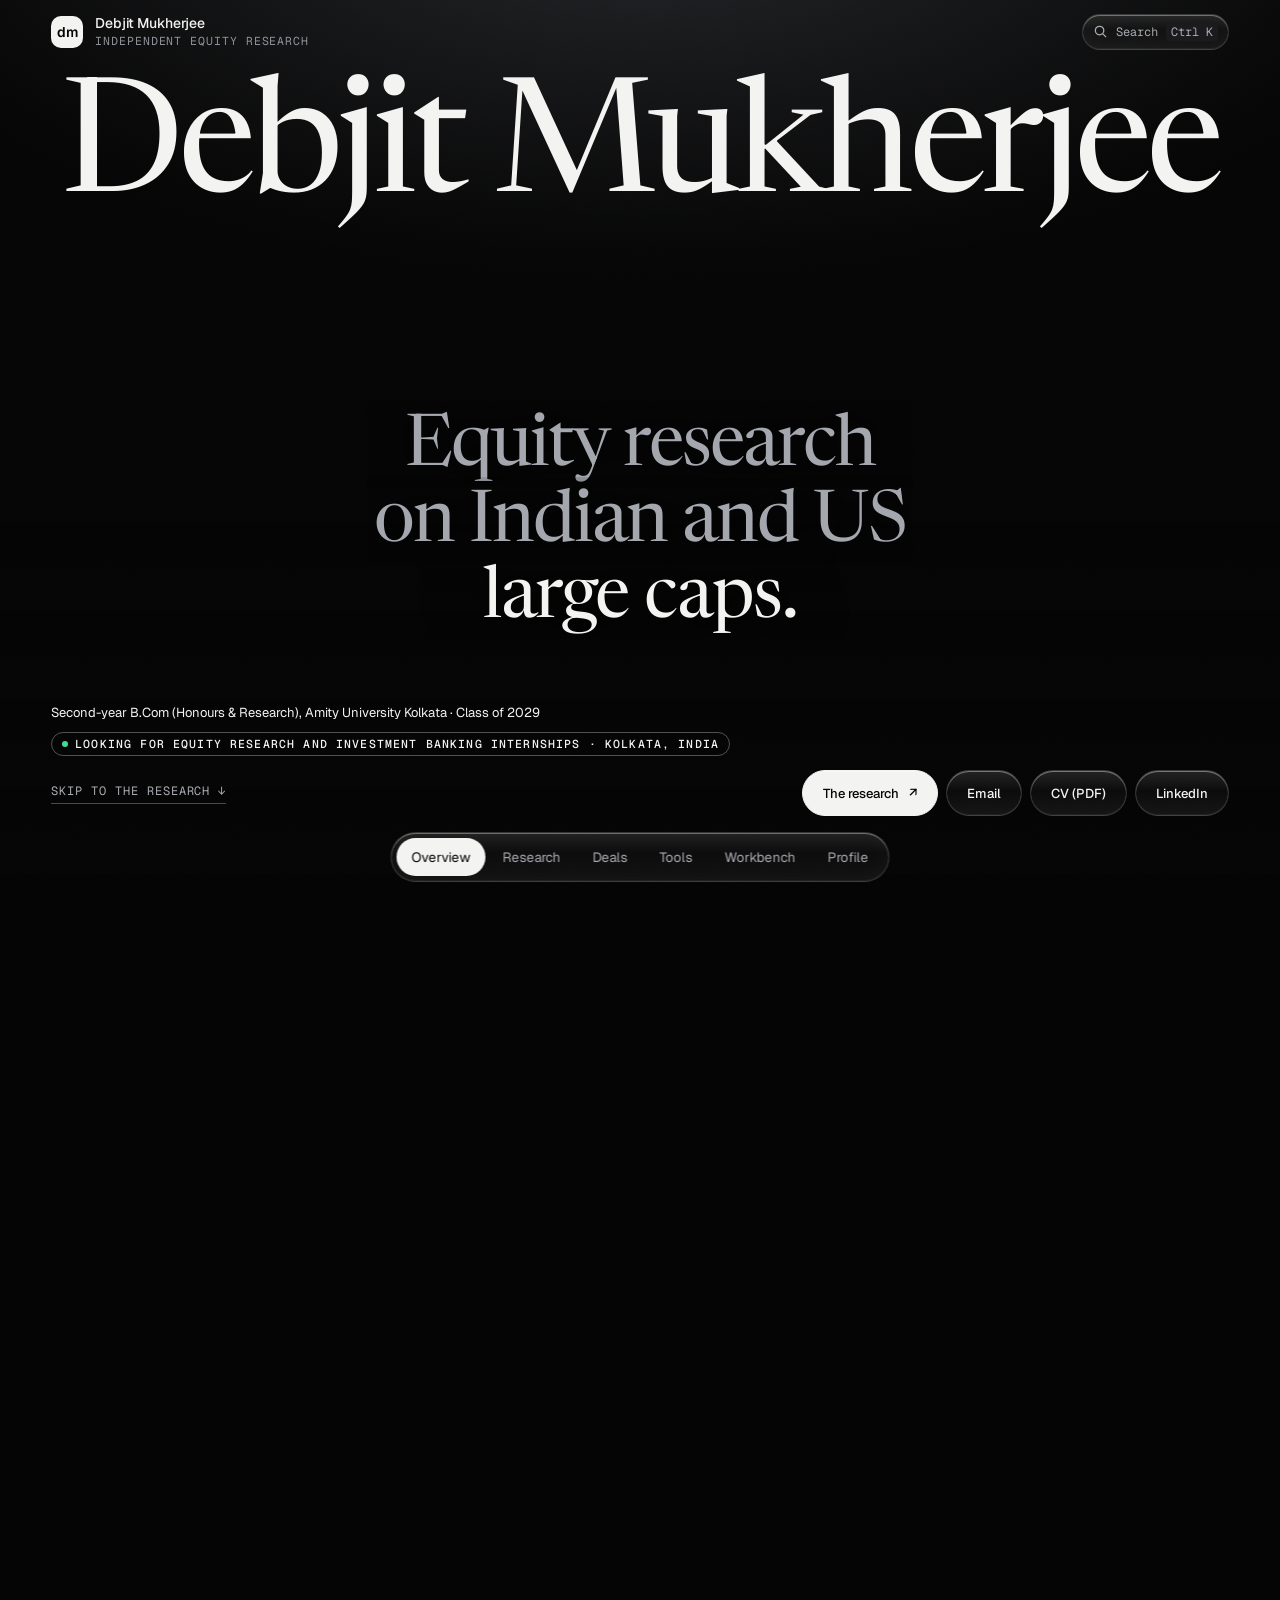
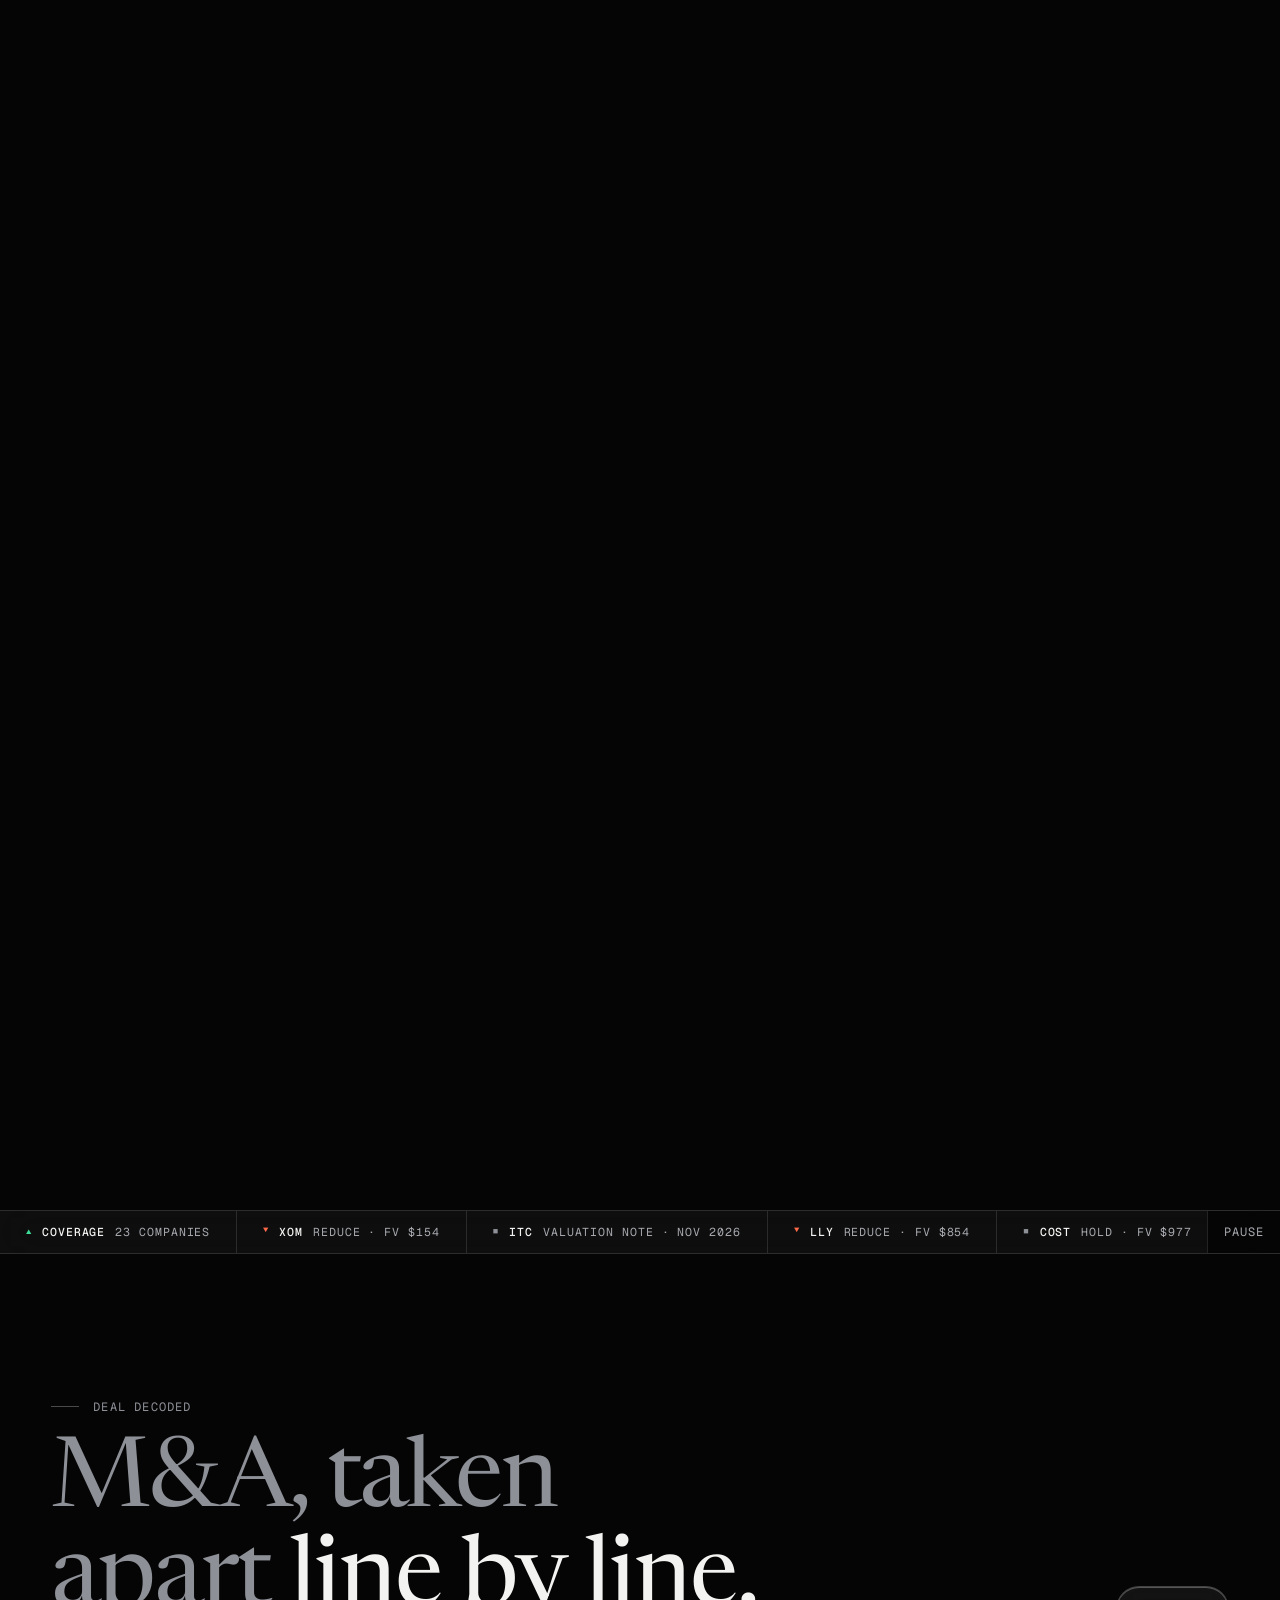
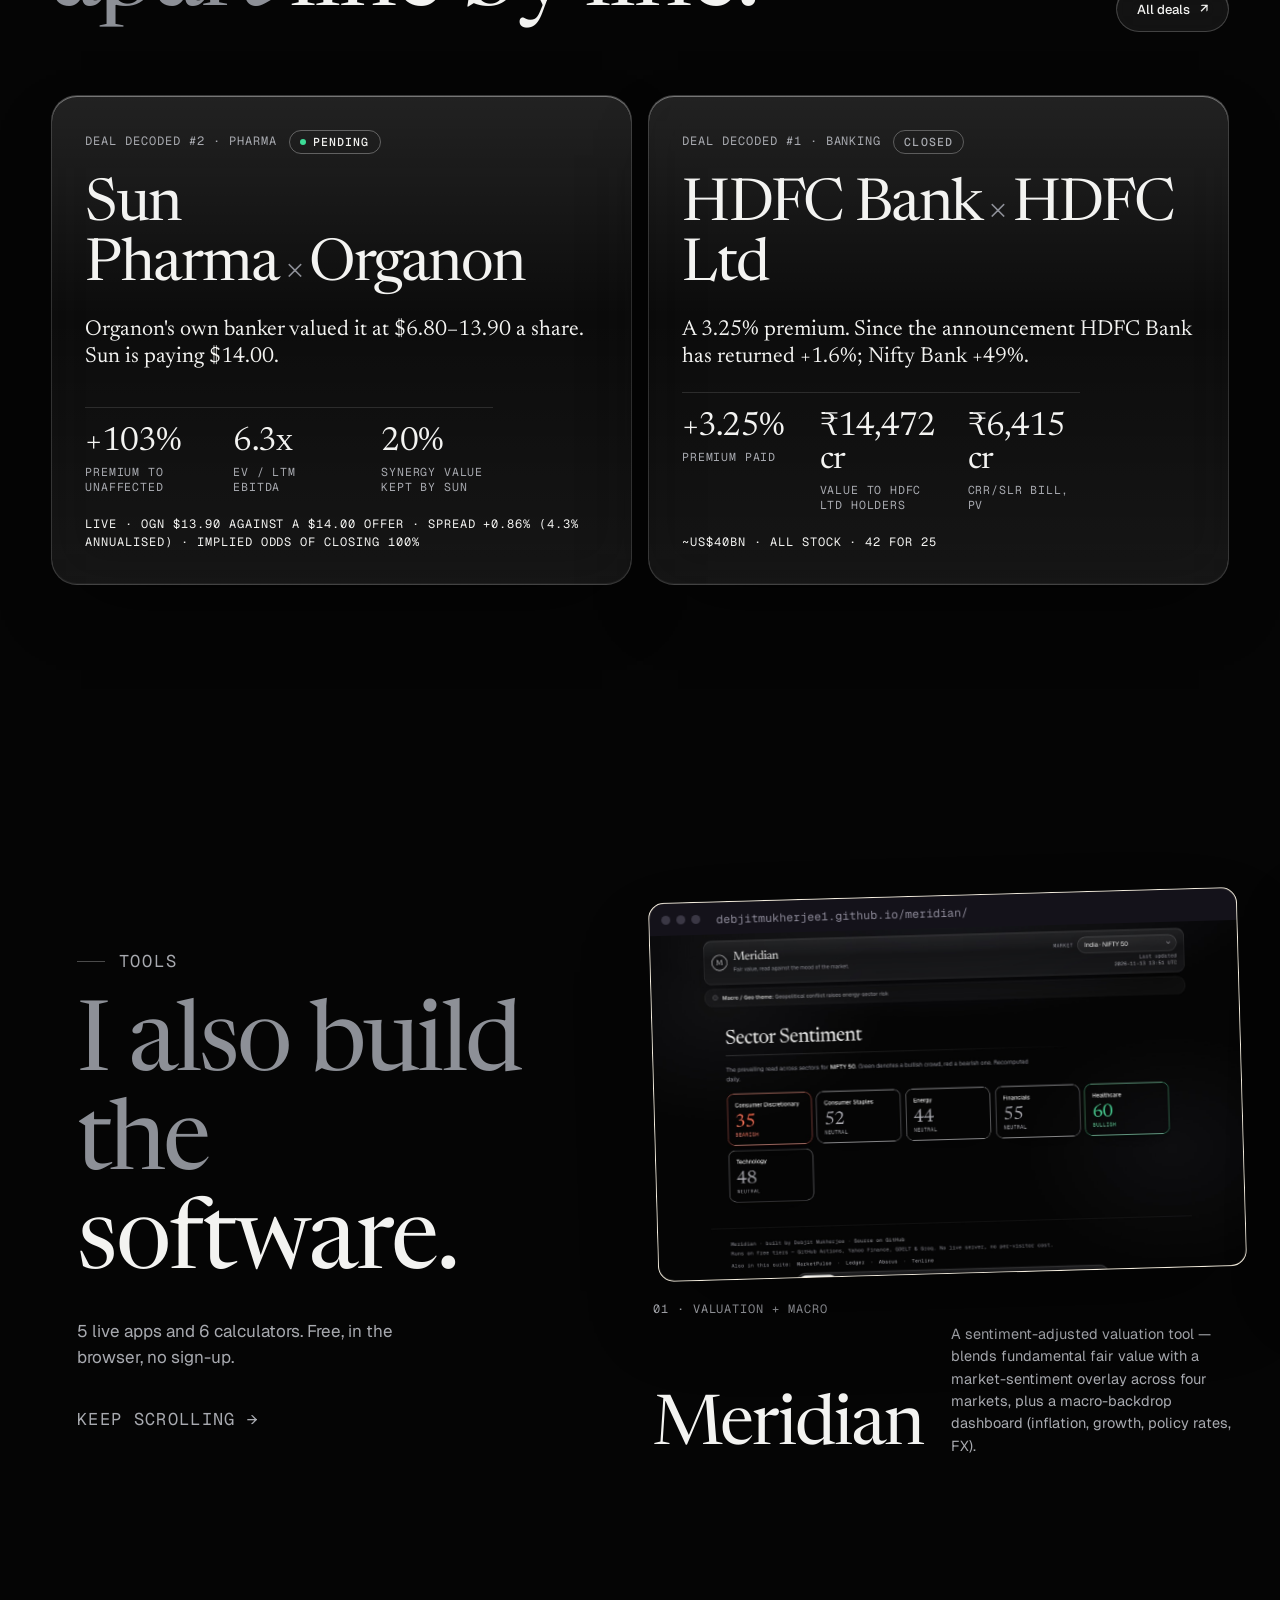
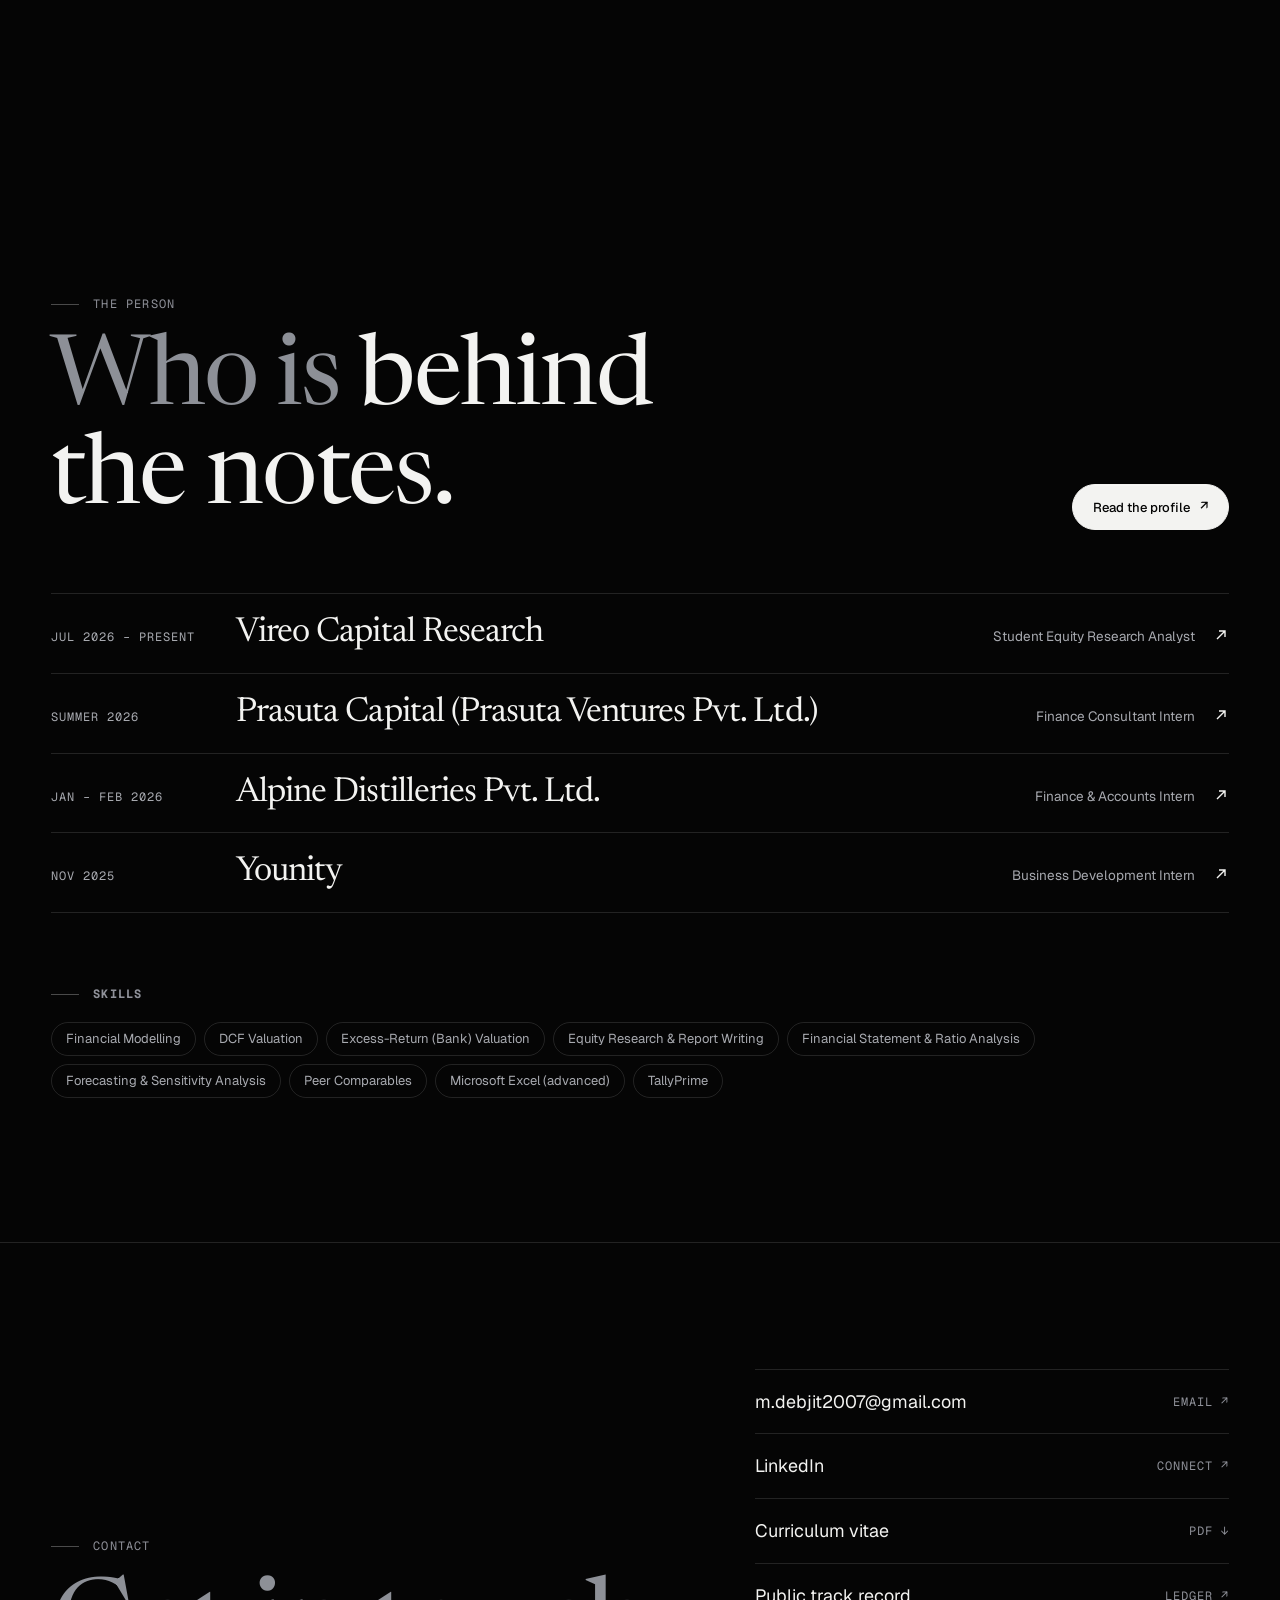
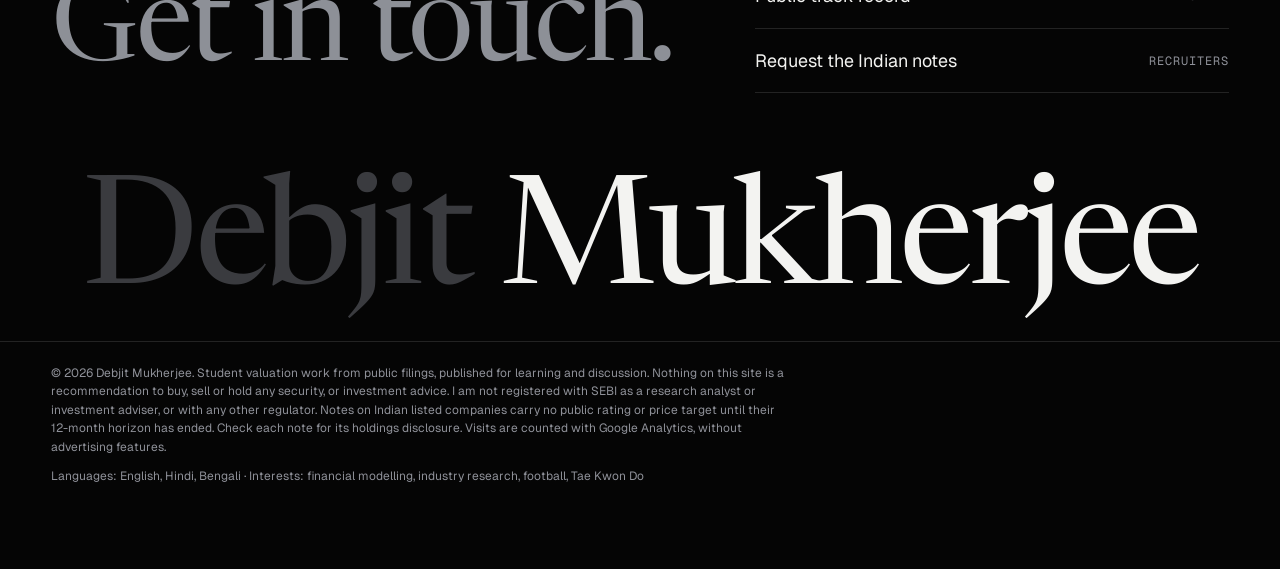
==== index.html @ 0099ea40 "Stress-test fixes: headroom for slow devices, big libraries and wide screens - Homepage: weak device" ====
<!DOCTYPE html>
<html lang="en" class="no-js">
<head>
  <!-- Google tag (gtag.js) -->
  <script async src="https://www.googletagmanager.com/gtag/js?id=G-019N8X8CC8"></script>
  <script>
    window.dataLayer = window.dataLayer || [];
    function gtag(){dataLayer.push(arguments);}
    gtag('consent', 'default', { ad_storage: 'denied', ad_user_data: 'denied', ad_personalization: 'denied', analytics_storage: 'granted' });
    gtag('js', new Date());
    gtag('config', 'G-019N8X8CC8', { allow_google_signals: false, allow_ad_personalization_signals: false });
  </script>
  <meta charset="UTF-8">
  <meta name="viewport" content="width=device-width, initial-scale=1.0">
  <!-- Page text comes from js/data.js, rendered by js/site.js. Design: css/site.css. -->
  <title>Debjit Mukherjee — Equity Research & Financial Modelling Portfolio</title>
  <meta name="description" content="Independent equity research and valuation models by Debjit Mukherjee: rated notes on US large caps and valuation notes on Indian large caps, with the Excel models, a public track record, M&A breakdowns and interactive finance tools.">
  <link rel="canonical" href="https://debjitmukherjee1.github.io/">
  <meta property="og:type" content="website">
  <meta property="og:title" content="Debjit Mukherjee — Equity Research & Financial Modelling Portfolio">
  <meta property="og:description" content="Independent equity research and valuation models by Debjit Mukherjee: rated notes on US large caps and valuation notes on Indian large caps, with the Excel models, a public track record, M&A breakdowns and interactive finance tools.">
  <meta property="og:url" content="https://debjitmukherjee1.github.io/">
  <meta name="twitter:card" content="summary_large_image">
  <meta property="og:image" content="https://debjitmukherjee1.github.io/assets/og.png">
  <meta property="og:image:width" content="1200">
  <meta property="og:image:height" content="630">
  <meta property="og:image:alt" content="Debjit Mukherjee: equity research on Indian and US large caps">
  <meta name="twitter:image" content="https://debjitmukherjee1.github.io/assets/og.png">
  <meta name="theme-color" content="#050505">
  <link rel="icon" type="image/svg+xml" href="favicon.svg">
  <link rel="apple-touch-icon" href="apple-touch-icon.png">
  <link rel="preconnect" href="https://fonts.googleapis.com">
  <link rel="preconnect" href="https://fonts.gstatic.com" crossorigin>
  <link href="https://fonts.googleapis.com/css2?family=Newsreader:opsz,wght@6..72,300..500&family=Geist:wght@300..600&family=Geist+Mono:wght@400;500&display=swap" rel="stylesheet">
  <link rel="stylesheet" href="css/site.css?v=124">
  <link rel="stylesheet" href="css/home.css?v=123">
  <script>
    (function (d) {
      d.classList.remove("no-js");
      try {
        if (sessionStorage.getItem("seen") || matchMedia("(prefers-reduced-motion: reduce)").matches) d.classList.add("loaded");
      } catch (e) { d.classList.add("loaded"); }
      setTimeout(function () { if (!window.gsap) d.classList.add("loaded"); }, 2500);
    })(document.documentElement);
  </script>
  <script type="application/ld+json">{"@context": "https://schema.org", "@type": "Person", "name": "Debjit Mukherjee", "url": "https://debjitmukherjee1.github.io/", "image": "https://debjitmukherjee1.github.io/assets/og.png", "jobTitle": "Student equity research analyst", "alumniOf": {"@type": "CollegeOrUniversity", "name": "Amity University Kolkata"}, "knowsAbout": ["Equity research", "Financial modelling", "Valuation", "Discounted cash flow", "Mergers and acquisitions"], "sameAs": ["https://www.linkedin.com/in/debjit-mukherjee101/"]}</script>
</head>
<body data-page="home">


  <!-- The 3D landscape of every published call, drawn by js/home.js. -->
  <canvas id="stage" aria-hidden="true"></canvas>
  <div class="veil" aria-hidden="true"></div>

  <main id="main">

    <!-- INTRO: name and headline; the headline grows and passes as the camera dives -->
    <section class="h-intro" id="top" aria-label="Introduction">
      <h1 class="h-word" id="h-word">Debjit Mukherjee</h1>
      <p class="h-line" id="h-line">Equity research on Indian and US large caps.</p>
      <div class="h-status mono" id="h-status"><p class="h-who">Second-year B.Com (Honours &amp; Research), Amity University Kolkata · Class of 2029</p></div>
      <div class="h-foot">
        <button class="mono h-scroll" id="h-skip" type="button">Skip to the research <i>↓</i></button>
        <div class="h-cta" id="h-cta"></div>
      </div>
    </section>

    <!-- CALLS: one full-screen chapter per call; the world takes the colour of the rating -->
    <section class="h-calls" id="research" aria-label="Recent calls">
      <div id="h-calls-inner"></div>
      <nav class="h-rail mono" id="h-rail" aria-label="Jump to a call"></nav>
    </section>

    <!-- RECORD: the live track record, seen from above -->
    <section class="h-rec" id="track" aria-labelledby="rec-title">
      <p class="sec-label mono" id="rec-title" style="justify-content:center">Marked to market, in public</p>
      <div id="h-record"></div>
    </section>

    <div class="tape" id="tape" role="navigation" aria-label="Latest ratings"></div>

    <!-- DEALS -->
    <section class="h-sec h-deals-sec" id="deals" aria-labelledby="deals-title">
      <div class="wrap">
        <div class="h-head"><p class="sec-label mono">Deal Decoded</p><h2 class="h-title" id="deals-title">M&amp;A, taken apart <em>line by line.</em></h2><a class="btn" href="deals" data-cursor="Go">All deals <span class="arr">↗</span></a></div>
        <div class="h-deals" id="h-deals"></div>
      </div>
    </section>

    <!-- TOOLS: scrolls sideways -->
    <section class="h-tools" id="tools" aria-label="Tools">
      <div class="h-tools-track" id="h-tools-track"></div>
    </section>

    <!-- PROFILE: a short hand-off to the Profile page (about.html) -->
    <section class="h-sec h-prof" id="profile" aria-labelledby="about-title">
      <div class="wrap">
        <div class="h-head"><p class="sec-label mono">The person</p><h2 class="h-title" id="about-title">Who is <em>behind the notes.</em></h2><a class="btn btn-solid" href="about" data-cursor="Go">Read the profile <span class="arr">↗</span></a></div>
        <div class="h-exp" id="h-exp"></div>
      </div>
      <div class="h-skills" id="h-skills"></div>
    </section>

  </main>

  <noscript><p style="padding:120px 24px;font-family:sans-serif">This site needs JavaScript to show the research library. The reports are also on <a href="https://www.linkedin.com/in/debjit-mukherjee101/">LinkedIn</a>.</p></noscript>

  <!-- Motion libraries (free; served from this site), then content, then behaviour. -->
  <script src="js/vendor/gsap.min.js"></script>
  <script src="js/vendor/ScrollTrigger.min.js"></script>
  <script src="js/vendor/lenis.min.js"></script>
  <script src="js/data.js?v=17"></script>
  <script src="js/site.js?v=121"></script>
  <script type="module" src="js/home.js?v=123"></script>
</body>
</html>
---- css/site.css ----
/* ============================================================================
   site.css — the whole design system for all five pages.
   Content never lives here: it comes from js/data.js, rendered by js/site.js.
   Sections: tokens · base · nav · hero · tape · sections · rows · manifesto ·
   cards · timeline · contact · sheet · palette · research · deals · lab
   ========================================================================== */

/* ---------- tokens ---------------------------------------------------- */
@property --w1 { syntax: "<color>"; inherits: true; initial-value: #6a6e78; }
@property --w2 { syntax: "<color>"; inherits: true; initial-value: #050505; }
:root {
  --w1: #6a6e78;            /* the glow of the current "world": grey by default, the rating's colour inside a call chapter */
  --w2: #050505;
  --bg: #050505;
  --bg-2: #0e0e0f;
  --bg-3: #1a1a1c;
  --ink: #f3f3f1;
  --ink-2: #a8aab0;
  --mute: #8f9199;
  --line: rgba(255, 255, 255, .12);
  --line-2: rgba(255, 255, 255, .28);
  --accent: #f3f3f1;
  --accent-ink: #050505;
  --accent-text: #f3f3f1;   /* emphasis is white on grey; colour is kept for ratings and data */
  --neg: #ff6a4a;
  --pos: #3ddc97;
  --display: "Newsreader", "Iowan Old Style", "Times New Roman", serif;
  --serif: "Newsreader", "Iowan Old Style", "Times New Roman", serif;
  --sans: "Geist", ui-sans-serif, system-ui, -apple-system, "Segoe UI", sans-serif;
  --mono: "Geist Mono", ui-monospace, "SF Mono", Menlo, monospace;
  --pad: clamp(18px, 4vw, 64px);
  --max: 1680px;
  --ease: cubic-bezier(.2, .7, .1, 1);
  --nav-h: 64px;
  --glass: rgba(255, 255, 255, .055);
  color-scheme: dark;
  transition: --w1 1.2s var(--ease), --w2 1.2s var(--ease);
}
.in-calls { --accent-text: color-mix(in srgb, var(--w1) 70%, white); }
/* ---------- base ------------------------------------------------------ */
*, *::before, *::after { box-sizing: border-box; }
html { -webkit-text-size-adjust: 100%; scroll-behavior: smooth; }
html.lenis, html.lenis body { height: auto; scroll-behavior: auto; }
.lenis.lenis-stopped { overflow: hidden; }
body {
  margin: 0; background: var(--bg); background: radial-gradient(90% 60% at 50% -12%, color-mix(in srgb, var(--w1) 34%, var(--w2)), var(--w2) 72%) fixed var(--w2); color: var(--ink);
  font: 400 16px/1.55 var(--sans); -webkit-font-smoothing: antialiased;
  text-rendering: optimizeLegibility; overflow-x: hidden;
  transition: background-color .5s var(--ease), color .5s var(--ease);
}
::selection { background: var(--accent); color: var(--accent-ink); }
a { color: inherit; text-decoration: none; }
button { font: inherit; color: inherit; background: none; border: 0; padding: 0; cursor: pointer; }
img { max-width: 100%; display: block; }
h1, h2, h3, h4, p, dl, dd, ul, ol, figure { margin: 0; padding: 0; }
ul, ol { list-style: none; }
:focus-visible { outline: 2px solid var(--accent-text); outline-offset: 3px; border-radius: 2px; }
.sr-only { position: absolute; width: 1px; height: 1px; overflow: hidden; clip: rect(0 0 0 0); white-space: nowrap; }
.skip { position: fixed; left: 12px; top: -60px; z-index: 200; background: var(--accent); color: var(--accent-ink); padding: 10px 14px; font: 500 13px var(--mono); transition: top .2s; }
.skip:focus { top: 12px; }
.wrap { width: 100%; max-width: var(--max); margin: 0 auto; padding: 0 var(--pad); }
.mono { font-family: var(--mono); font-size: 12px; letter-spacing: .08em; text-transform: uppercase; }
.mute { color: var(--mute); }
.serif { font-family: var(--serif); font-weight: 400; letter-spacing: -.01em; }
.serif em, .display em { font-style: normal; color: var(--accent-text); }
.num { font-family: var(--mono); font-variant-numeric: tabular-nums; }
.up { color: var(--pos); } .down { color: var(--neg); }

/* film grain over everything, very quiet */
body::after {
  content: ""; position: fixed; inset: 0; z-index: 90; pointer-events: none; opacity: .05; mix-blend-mode: overlay;
  background-image: url("data:image/svg+xml,%3Csvg xmlns='http://www.w3.org/2000/svg' width='160' height='160'%3E%3Cfilter id='n'%3E%3CfeTurbulence type='fractalNoise' baseFrequency='.9' numOctaves='2' stitchTiles='stitch'/%3E%3C/filter%3E%3Crect width='100%25' height='100%25' filter='url(%23n)'/%3E%3C/svg%3E");
}

/* buttons */
.btn {
  display: inline-flex; align-items: center; gap: 10px; height: 46px; padding: 0 20px;
  border: 1px solid var(--line-2); border-radius: 999px; font: 500 13px/1 var(--sans); letter-spacing: .01em;
  transition: background .3s var(--ease), color .3s var(--ease), border-color .3s var(--ease), transform .3s var(--ease);
  white-space: nowrap;
}
.btn:hover { background: var(--ink); color: var(--bg); border-color: var(--ink); }
.btn-solid { background: var(--accent); color: var(--accent-ink); border-color: var(--accent); }
.btn-solid:hover { background: var(--ink); color: var(--bg); border-color: var(--ink); }
.btn .arr { display: inline-block; transition: transform .3s var(--ease); }
.btn:hover .arr { transform: translate(3px, -3px); }
.btn-sm { height: 36px; padding: 0 14px; font-size: 12px; }

/* rating pills */
.pill {
  display: inline-flex; align-items: center; height: 24px; padding: 0 10px; border-radius: 999px;
  font: 500 11.5px/1 var(--mono); letter-spacing: .1em; text-transform: uppercase; border: 1px solid var(--line-2); white-space: nowrap; width: fit-content; justify-self: start; align-self: flex-start;
}
.pill.r-buy { background: var(--accent); color: var(--accent-ink); border-color: var(--accent); }
.pill.r-accumulate { color: var(--accent-text); border-color: var(--accent-text); }
.pill.r-hold { color: var(--ink-2); }
.pill.r-reduce { color: var(--neg); border-color: var(--neg); }
.pill.r-macro { color: var(--mute); border-style: dashed; }
.pill.live::before { content: ""; width: 6px; height: 6px; border-radius: 50%; background: var(--accent-text); margin-right: 7px; animation: pulse 1.8s infinite; }
@keyframes pulse { 0%, 100% { opacity: 1; } 50% { opacity: .25; } }

/* ---------- nav ------------------------------------------------------- */
.nav {
  position: fixed; inset: 0 0 auto 0; z-index: 60; height: var(--nav-h);
  display: flex; align-items: center; justify-content: space-between; gap: 16px; padding: 0 var(--pad);
  transition: transform .5s var(--ease), background .4s, border-color .4s; border-bottom: 1px solid transparent;
  view-transition-name: nav;
}
.nav.scrolled { background: color-mix(in srgb, var(--bg) 78%, transparent); backdrop-filter: blur(16px) saturate(1.4); -webkit-backdrop-filter: blur(16px) saturate(1.4); border-bottom-color: var(--line); }
.nav.hide { transform: translateY(-100%); }
.brand { display: flex; align-items: center; gap: 12px; font: 500 14px/1 var(--sans); letter-spacing: -.01em; }
.brand-mark { width: 32px; height: 32px; border-radius: 10px; background: var(--ink); color: var(--bg); display: grid; place-items: center; font: 600 14px/1 var(--display); letter-spacing: -.04em; }
.brand small { display: block; font: 400 11.5px/1 var(--mono); letter-spacing: .08em; text-transform: uppercase; color: var(--mute); margin-top: 5px; }
.nav-links { display: flex; gap: 4px; padding: 4px; border: 1px solid var(--line); border-radius: 999px; background: color-mix(in srgb, var(--bg) 60%, transparent); backdrop-filter: blur(12px); -webkit-backdrop-filter: blur(12px); }
.nav-links a { height: 32px; padding: 0 14px; display: inline-flex; align-items: center; border-radius: 999px; font-size: 13px; color: var(--ink-2); transition: color .25s, background .25s; }
.nav-links a:hover { color: var(--ink); }
.nav-links a[aria-current="page"] { background: var(--ink); color: var(--bg); }
.nav-right { display: flex; align-items: center; gap: 8px; }
.icon-btn { height: 36px; min-width: 36px; padding: 0 10px; border: 1px solid var(--line); border-radius: 999px; display: inline-flex; align-items: center; justify-content: center; gap: 8px; font: 400 12px/1 var(--mono); color: var(--ink-2); transition: border-color .25s, color .25s, background .25s; }
.icon-btn:hover { border-color: var(--line-2); color: var(--ink); }
.icon-btn kbd { font: inherit; padding: 3px 5px; border-radius: 4px; background: var(--bg-3); }
.icon-btn svg { width: 15px; height: 15px; }
.menu-btn { display: none; }
.mobile-menu { position: fixed; inset: 0; z-index: 55; background: var(--bg); padding: calc(var(--nav-h) + 24px) var(--pad) 32px; display: flex; flex-direction: column; justify-content: space-between; clip-path: inset(0 0 100% 0); transition: clip-path .6s var(--ease); visibility: hidden; }
.mobile-menu.open { clip-path: inset(0); visibility: visible; }
.mobile-menu a.big { display: flex; justify-content: space-between; align-items: baseline; font: 400 clamp(44px, 13vw, 76px)/1.08 var(--serif); letter-spacing: -.02em; border-bottom: 1px solid var(--line); padding: 10px 0; }
.mobile-menu a.big span { font: 400 12px var(--mono); color: var(--mute); }
.mobile-menu .mm-foot { display: flex; gap: 10px; flex-wrap: wrap; }
@media (max-width: 820px) {
  .nav-links, .nav .pal-btn span, .nav .pal-btn kbd { display: none; }
  .menu-btn { display: inline-flex; }
  .brand small { display: none; }
}

.chart-cap { position: absolute; left: var(--pad); top: 0; z-index: 3; display: flex; gap: 10px; align-items: center; color: var(--mute); pointer-events: none; }
.chart-tip { position: absolute; z-index: 4; pointer-events: none; transform: translate(-50%, -130%); background: var(--ink); color: var(--bg); padding: 9px 12px; border-radius: 10px; font: 400 12px/1.5 var(--mono); white-space: nowrap; opacity: 0; transition: opacity .2s; }
.chart-tip b { font-weight: 500; font-size: 13px; letter-spacing: .02em; }
.chart-tip.on { opacity: 1; }
@media (max-width: 900px) { .chart-cap span:last-child { display: none; } }

/* page header (inner pages) */
.page-head { padding: calc(var(--nav-h) + clamp(48px, 11vh, 130px)) 0 clamp(32px, 6vh, 72px); border-bottom: 1px solid var(--line); }
.page-head .display { font: 400 clamp(64px, 12.5vw, 230px)/.94 var(--display); letter-spacing: -.028em; }
.page-head-row { display: grid; grid-template-columns: minmax(0, 1.6fr) minmax(0, 1fr); gap: 32px; align-items: end; }
.page-head p.lede { color: var(--ink-2); font-size: clamp(15px, 1.15vw, 18px); max-width: 44ch; padding-bottom: 14px; }
@media (max-width: 900px) { .page-head-row { grid-template-columns: 1fr; } }

/* ---------- tape ------------------------------------------------------ */
.tape { border-block: 1px solid var(--line); overflow: hidden; display: flex; user-select: none; background: var(--bg); }
.tape-track { display: flex; flex: none; animation: tape 70s linear infinite; }
.tape:hover .tape-track, .tape:focus-within .tape-track { animation-play-state: paused; }
@keyframes tape { to { transform: translateX(-100%); } }
.tape a { display: inline-flex; align-items: center; gap: 10px; padding: 15px 26px; border-right: 1px solid var(--line); font: 400 11.5px/1 var(--mono); letter-spacing: .08em; white-space: nowrap; color: var(--ink-2); transition: background .25s, color .25s; }
.tape a:hover { background: var(--bg-2); color: var(--ink); }
.tape a b { font-weight: 500; color: var(--ink); }
.tape a i { font-style: normal; font-size: 9px; }
.tape a i.up { color: var(--pos); } .tape a i.down { color: var(--neg); } .tape a i.flat { color: var(--mute); }

[id] { scroll-margin-top: 96px; }

/* ---------- sections -------------------------------------------------- */
.sec { padding: clamp(72px, 13vh, 170px) 0; position: relative; }
.sec + .sec { border-top: 1px solid var(--line); }
.sec-head { display: grid; grid-template-columns: minmax(0, 1fr) auto; gap: 24px; align-items: end; margin-bottom: clamp(32px, 6vh, 72px); }
.sec-label { display: flex; gap: 14px; align-items: center; color: var(--mute); margin-bottom: 18px; }
.sec-label::before { content: ""; width: 28px; height: 1px; background: var(--line-2); }
.sec-title { font: 400 clamp(38px, 5.4vw, 96px)/1 var(--serif); letter-spacing: -.022em; text-wrap: balance; max-width: 18ch; }
.sec-title em { font-style: normal; color: var(--accent-text); }
.sec-note { color: var(--ink-2); max-width: 52ch; margin-top: 18px; }
.sec-head .btn { margin-bottom: 8px; }
@media (max-width: 700px) { .sec-head { grid-template-columns: 1fr; } }

/* ---------- call rows (research list) --------------------------------- */
.rows { border-top: 1px solid var(--line-2); }
.row {
  position: relative; display: grid; align-items: center; width: 100%; text-align: left;
  grid-template-columns: clamp(130px, 13.5vw, 210px) minmax(0, 1.4fr) minmax(0, 2.2fr) 12ch 13ch 7ch;
  gap: 20px; padding: 22px 0; border-bottom: 1px solid var(--line); transition: padding .45s var(--ease), color .3s;
}
.row::before { content: ""; position: absolute; inset: 0 calc(var(--pad) * -1); background: var(--bg-2); opacity: 0; transition: opacity .3s; z-index: -1; }
.row:hover::before, .row:focus-visible::before { opacity: 1; }
.row:hover { padding-left: 14px; padding-right: 14px; }
.row-tk { font: 400 clamp(22px, 2.05vw, 34px)/1 var(--serif); letter-spacing: -.01em; }
.row-name { font-size: 15px; } .row-name small { display: block; margin-top: 5px; color: var(--mute); font: 400 11.5px var(--mono); letter-spacing: .08em; text-transform: uppercase; }
.row-thesis { color: var(--ink-2); font-size: 14px; line-height: 1.45; display: -webkit-box; -webkit-line-clamp: 2; -webkit-box-orient: vertical; overflow: hidden; }
.row-fv { text-align: right; font: 400 14px var(--mono); font-variant-numeric: tabular-nums; }
.row-fv small { display: block; font-size: 11px; margin-top: 4px; }
.row-go { justify-self: end; width: 38px; height: 38px; border-radius: 50%; border: 1px solid var(--line-2); display: grid; place-items: center; transition: background .3s, color .3s, transform .45s var(--ease), border-color .3s; }
.row:hover .row-go { background: var(--accent); color: var(--accent-ink); border-color: var(--accent); transform: rotate(45deg); }
@media (max-width: 1100px) { .row { grid-template-columns: 130px minmax(0, 1fr) 12ch 12ch; } .row-thesis, .row-go { display: none; } }
@media (max-width: 620px) { .row { grid-template-columns: minmax(0, 1fr) auto; gap: 6px 12px; padding: 18px 0; } .row-name { grid-column: 1; grid-row: 2; } .row-fv { grid-column: 2; grid-row: 2; } .row .pill { justify-self: end; align-self: center; } }

/* ---------- manifesto ------------------------------------------------- */
.manifesto { font: 400 clamp(30px, 4.5vw, 84px)/1.08 var(--serif); letter-spacing: -.02em; max-width: 22ch; }
.manifesto em { font-style: normal; }
.man-grid { display: grid; grid-template-columns: minmax(0, 2fr) minmax(0, 1fr); gap: clamp(32px, 6vw, 110px); align-items: start; }
.steps { display: grid; gap: 0; counter-reset: st; border-top: 1px solid var(--line-2); }
.steps li { counter-increment: st; padding: 18px 0; border-bottom: 1px solid var(--line); display: grid; grid-template-columns: 34px 1fr; gap: 6px; }
.steps li::before { content: "0" counter(st); font: 400 12px/1.9 var(--mono); color: var(--accent-text); }
.steps b { font: 400 22px/1.2 var(--serif); display: block; }
.steps span { display: block; color: var(--ink-2); font-size: 14px; margin-top: 6px; }
@media (max-width: 900px) { .man-grid { grid-template-columns: 1fr; } }

/* rating band (the desk rule) */
.band { margin-top: clamp(40px, 7vh, 80px); display: grid; grid-template-columns: repeat(4, 1fr); border: 1px solid var(--line); border-radius: 18px; overflow: hidden; }
.band > div { padding: 22px; border-left: 1px solid var(--line); min-height: 150px; display: flex; flex-direction: column; justify-content: space-between; gap: 22px; }
.band > div:first-child { border-left: 0; }
.band b { font: 400 30px/1 var(--serif); display: block; margin-top: 12px; }
.band p { color: var(--ink-2); font-size: 13.5px; }
@media (max-width: 820px) { .band { grid-template-columns: 1fr 1fr; } .band > div:nth-child(3) { border-left: 0; } .band > div:nth-child(n+3) { border-top: 1px solid var(--line); } }

/* ---------- KPI strip ------------------------------------------------- */
.kpis { display: grid; grid-template-columns: repeat(4, 1fr); gap: 0; border: 1px solid var(--line); border-radius: 18px; overflow: hidden; }
.kpi { padding: 26px 24px 24px; border-left: 1px solid var(--line); }
.kpi:first-child { border-left: 0; }
.kpi b { font: 400 clamp(38px, 4vw, 68px)/1 var(--serif); letter-spacing: -.02em; display: block; margin: 26px 0 8px; }
.kpi p { color: var(--ink-2); font-size: 13.5px; max-width: 30ch; }
@media (max-width: 900px) { .kpis { grid-template-columns: 1fr 1fr; } .kpi:nth-child(3) { border-left: 0; } .kpi:nth-child(n+3) { border-top: 1px solid var(--line); } }
.dist { display: flex; height: 46px; border-radius: 12px; overflow: hidden; margin: 28px 0 14px; gap: 3px; }
.dist span { display: flex; align-items: center; padding: 0 12px; font: 500 12px var(--mono); letter-spacing: .06em; min-width: 0; overflow: hidden; white-space: nowrap; transform-origin: left; }
.dist .d-buy { background: var(--accent); color: var(--accent-ink); }
.dist .d-accumulate { background: color-mix(in srgb, var(--accent) 42%, var(--bg-3)); color: var(--ink); }
.dist .d-hold { background: var(--bg-3); color: var(--ink-2); }
.dist .d-reduce { background: var(--neg); color: #1a0502; }
.dist-legend { display: flex; flex-wrap: wrap; gap: 8px 22px; color: var(--mute); }

/* ---------- cards ----------------------------------------------------- */
.grid { display: grid; gap: 16px; }
.g-2 { grid-template-columns: repeat(2, minmax(0, 1fr)); }
.g-3 { grid-template-columns: repeat(3, minmax(0, 1fr)); }
@media (max-width: 1020px) { .g-3 { grid-template-columns: repeat(2, minmax(0, 1fr)); } }
@media (max-width: 700px) { .g-2, .g-3 { grid-template-columns: 1fr; } }
.card {
  position: relative; display: flex; flex-direction: column; gap: 16px; text-align: left; width: 100%;
  padding: clamp(20px, 2vw, 30px); border: 1px solid var(--line); border-radius: 20px; background: var(--bg-2);
  transition: border-color .35s, transform .5s var(--ease), background .35s; overflow: hidden; isolation: isolate;
}
.card::after { content: ""; position: absolute; inset: 0; z-index: -1; opacity: 0; transition: opacity .4s; background: radial-gradient(420px circle at var(--mx, 50%) var(--my, 0%), color-mix(in srgb, var(--accent-text) 14%, transparent), transparent 65%); }
.card:hover { border-color: var(--line-2); transform: translateY(-3px); }
.card:hover::after { opacity: 1; }
.card-top { display: flex; justify-content: space-between; align-items: center; gap: 12px; color: var(--mute); }
.card h3 { font: 400 clamp(26px, 2.4vw, 40px)/1.05 var(--serif); letter-spacing: -.015em; }
.card p { color: var(--ink-2); font-size: 14.5px; }
.card .card-foot { margin-top: auto; display: flex; justify-content: space-between; align-items: center; gap: 12px; padding-top: 16px; border-top: 1px solid var(--line); color: var(--mute); }
.card .go { width: 34px; height: 34px; border-radius: 50%; border: 1px solid var(--line-2); display: grid; place-items: center; transition: background .3s, color .3s, transform .45s var(--ease), border-color .3s; flex: none; }
.card:hover .go { background: var(--accent); color: var(--accent-ink); border-color: var(--accent); transform: rotate(45deg); }
@media (min-width: 1021px) { #tools-grid.g-3 > :first-child:nth-last-child(3n+2) { grid-column: span 2; } }
@media (min-width: 701px) and (max-width: 1020px) { #tools-grid.g-3 > :first-child:nth-last-child(odd) { grid-column: span 2; } }
.tool-glyph { height: 120px; border-radius: 12px; background: var(--bg); border: 1px solid var(--line); position: relative; overflow: hidden; }
.tool-glyph svg { position: absolute; inset: 0; width: 100%; height: 100%; }
.tool-glyph .g-s { fill: none; stroke: var(--accent-text); stroke-width: 1.5; }
.tool-glyph .g-m { fill: none; stroke: var(--line-2); stroke-width: 1; }
.tool-glyph .g-f { fill: var(--accent-text); }
.tool-glyph .g-d { fill: var(--line-2); }
.keys { display: grid; grid-template-columns: 1fr 1fr; gap: 1px; background: var(--line); border: 1px solid var(--line); border-radius: 12px; overflow: hidden; }
.keys div { background: var(--bg-2); padding: 12px 14px; }
.keys dt { color: var(--mute); font: 400 11.5px/1.3 var(--mono); letter-spacing: .07em; text-transform: uppercase; }
.keys dd { font: 400 22px/1.2 var(--serif); margin-top: 6px; }
.live-line { font: 400 11.5px/1.5 var(--mono); color: var(--accent-text); letter-spacing: .04em; }

/* ---------- timeline / lists ----------------------------------------- */
.tl { border-top: 1px solid var(--line-2); }
.tl-item { display: grid; grid-template-columns: 16ch minmax(0, 1fr) minmax(0, 1.3fr) 40px; gap: 24px; padding: 28px 0; border-bottom: 1px solid var(--line); width: 100%; text-align: left; align-items: start; transition: padding .45s var(--ease); position: relative; }
.tl-item::before { content: ""; position: absolute; inset: 0 calc(var(--pad) * -1); background: var(--bg-2); opacity: 0; transition: opacity .3s; z-index: -1; }
.tl-item:hover::before { opacity: 1; } .tl-item:hover { padding-left: 14px; padding-right: 14px; }
.tl-item h3 { font: 400 clamp(24px, 2.2vw, 36px)/1.1 var(--serif); letter-spacing: -.01em; }
.tl-item h3 + p { color: var(--mute); margin-top: 8px; }
.tl-item .tl-sum { color: var(--ink-2); font-size: 14.5px; }
.tl-item .row-go { margin-top: 2px; }
.tl-item:hover .row-go { background: var(--accent); color: var(--accent-ink); border-color: var(--accent); transform: rotate(45deg); }
@media (max-width: 900px) { .tl-item { grid-template-columns: 1fr; gap: 10px; } .tl-item .row-go { display: none; } }
.chips { display: flex; flex-wrap: wrap; gap: 8px; }
.chip { height: 34px; padding: 0 14px; border: 1px solid var(--line); border-radius: 999px; display: inline-flex; align-items: center; font-size: 13px; color: var(--ink-2); }
.cred { display: grid; grid-template-columns: minmax(0, 1.4fr) minmax(0, 1fr) 22ch; gap: 20px; padding: 20px 0; border-bottom: 1px solid var(--line); align-items: center; }
.cred b { font: 400 22px/1.2 var(--serif); } .cred small { display: block; color: var(--mute); font-size: 13px; margin-top: 4px; }
.cred .bar { height: 3px; background: var(--line); border-radius: 3px; overflow: hidden; } .cred .bar i { display: block; height: 100%; background: var(--accent-text); transform-origin: left; }
@media (max-width: 700px) { .cred { grid-template-columns: 1fr; gap: 8px; } }
.photos { display: grid; grid-template-columns: repeat(auto-fill, minmax(180px, 1fr)); gap: 10px; }
.photos figure { border-radius: 12px; overflow: hidden; border: 1px solid var(--line); background: var(--bg-3); }
.photos img { width: 100%; aspect-ratio: 4/3; object-fit: cover; filter: grayscale(.25); transition: filter .4s, transform .8s var(--ease); }
.card .photos img { aspect-ratio: 16/9; }
.photos figure:hover img { filter: none; transform: scale(1.04); }
.photos figcaption { padding: 9px 12px; font-size: 12px; color: var(--mute); }
.feature { display: grid; grid-template-columns: minmax(0, 1.2fr) minmax(0, 1fr); gap: clamp(24px, 4vw, 64px); padding: clamp(24px, 3vw, 44px); border: 1px solid var(--line); border-radius: 24px; background: var(--bg-2); margin-bottom: 16px; }
.feature h3 { font: 400 clamp(32px, 3.6vw, 60px)/1.02 var(--serif); letter-spacing: -.02em; margin: 14px 0; }
.feature li { padding: 12px 0 12px 22px; border-top: 1px solid var(--line); color: var(--ink-2); font-size: 14.5px; position: relative; }
.feature li::before { content: "→"; position: absolute; left: 0; color: var(--accent-text); }
@media (max-width: 900px) { .feature { grid-template-columns: 1fr; } }

/* ---------- contact / footer ----------------------------------------- */
.contact { padding: clamp(80px, 14vh, 180px) 0 0; border-top: 1px solid var(--line); overflow: hidden; }
.contact-top { display: grid; grid-template-columns: minmax(0, 1.4fr) minmax(0, 1fr); gap: 40px; align-items: end; }
.contact { position: relative; background: var(--w2); }
.contact .display { font-size: clamp(52px, 9vw, 170px); }
.contact-links a { display: flex; justify-content: space-between; align-items: center; padding: 18px 0; border-top: 1px solid var(--line); font-size: clamp(16px, 1.4vw, 21px); transition: padding .4s var(--ease), color .3s; }
.contact-links a:last-child { border-bottom: 1px solid var(--line); }
.contact-links a:hover { padding-left: 12px; color: var(--accent-text); }
.contact-links a span { font: 400 12px var(--mono); color: var(--mute); letter-spacing: .08em; }
.wordmark { font: 400 clamp(40px, 11.8vw, 200px)/1 var(--display); letter-spacing: -.028em; white-space: nowrap; margin: clamp(40px, 8vh, 100px) 0 .06em; text-align: center; color: var(--ink); user-select: none; }
.wordmark em { font-style: normal; color: var(--accent-text); }
.foot { border-top: 1px solid var(--line); padding: 22px 0 28px; display: flex; flex-wrap: wrap; justify-content: space-between; gap: 10px 32px; color: var(--mute); font-size: 12px; position: relative; background: var(--bg); }
.foot p { max-width: 70ch; }
@media (max-width: 900px) { .contact-top { grid-template-columns: 1fr; } }

/* ---------- sheet (detail drawer) ------------------------------------ */
.scrim { position: fixed; inset: 0; z-index: 70; background: rgba(0, 0, 0, .55); opacity: 0; pointer-events: none; transition: opacity .4s; backdrop-filter: blur(3px); -webkit-backdrop-filter: blur(3px); }
.scrim.on { opacity: 1; pointer-events: auto; }
.sheet { position: fixed; z-index: 71; top: 10px; right: 10px; bottom: 10px; width: min(760px, calc(100vw - 20px)); background: var(--bg-2); border: 1px solid var(--line-2); border-radius: 22px; transform: translateX(calc(100% + 24px)); transition: transform .65s var(--ease); display: flex; flex-direction: column; overflow: hidden; visibility: hidden; }
.sheet.on { transform: none; visibility: visible; }
.sheet-bar { display: flex; justify-content: space-between; align-items: center; padding: 14px 16px 14px 24px; border-bottom: 1px solid var(--line); color: var(--mute); flex: none; }
.sheet-body { overflow-y: auto; padding: clamp(22px, 3vw, 40px); overscroll-behavior: contain; }
.sheet-body h2 { font: 400 clamp(34px, 4vw, 58px)/1 var(--serif); letter-spacing: -.02em; margin: 12px 0 18px; text-wrap: balance; }
.sheet-meta { display: flex; flex-wrap: wrap; gap: 10px 16px; align-items: center; margin-bottom: 26px; }
.sheet-meta .fv { font: 400 15px var(--mono); }
.quote { font: 400 clamp(22px, 2.2vw, 30px)/1.25 var(--serif); font-style: normal; padding: 22px 0 22px 22px; border-left: 2px solid var(--accent-text); margin: 26px 0; }
.sheet-body .body { color: var(--ink-2); font-size: 15px; line-height: 1.7; }
.sheet-body .body p + p { margin-top: 12px; }
.sheet-body h4 { font: 400 12px var(--mono); letter-spacing: .1em; text-transform: uppercase; color: var(--mute); margin: 30px 0 12px; }
.sheet-body ul.bul li { padding: 11px 0 11px 22px; border-top: 1px solid var(--line); color: var(--ink-2); font-size: 14.5px; position: relative; }
.sheet-body ul.bul li::before { content: "→"; position: absolute; left: 0; color: var(--accent-text); }
.sheet-actions { display: flex; flex-wrap: wrap; gap: 10px; margin-top: 30px; }
.big-chart { border: 1px solid var(--line); border-radius: 16px; background: var(--bg); padding: 16px 16px 10px; }
.big-chart svg { width: 100%; height: 220px; display: block; overflow: visible; }
.big-chart .p { fill: none; stroke: var(--ink); stroke-width: 1.6; }
.big-chart .a { fill: color-mix(in srgb, var(--ink) 7%, transparent); stroke: none; }
.big-chart .ref { stroke-width: 1; stroke-dasharray: 3 4; }
.big-chart .ref.t { stroke: var(--accent-text); } .big-chart .ref.c { stroke: var(--mute); }
.big-chart text { font: 400 11.5px var(--mono); fill: var(--mute); }
.big-chart text.t { fill: var(--accent-text); }
.chart-stats { display: grid; grid-template-columns: repeat(3, 1fr); gap: 1px; margin-top: 12px; border-top: 1px solid var(--line); }
.chart-stats div { padding: 12px 4px 4px; } .chart-stats small { display: block; color: var(--mute); font: 400 11.5px var(--mono); letter-spacing: .07em; text-transform: uppercase; }
.chart-stats b { font: 400 22px var(--serif); }
@media (max-width: 700px) { .sheet { top: auto; left: 0; right: 0; bottom: 0; width: 100%; height: 92svh; border-radius: 22px 22px 0 0; transform: translateY(105%); } }

/* ---------- command palette ------------------------------------------ */
.pal { position: fixed; z-index: 80; left: 50%; top: 14vh; width: min(640px, calc(100vw - 24px)); transform: translate(-50%, -12px) scale(.98); opacity: 0; pointer-events: none; transition: opacity .25s, transform .35s var(--ease); background: var(--bg-2); border: 1px solid var(--line-2); border-radius: 18px; overflow: hidden; box-shadow: 0 40px 120px rgba(0, 0, 0, .5); visibility: hidden; }
.pal.on { opacity: 1; transform: translate(-50%, 0); pointer-events: auto; visibility: visible; }
.pal input { width: 100%; height: 60px; padding: 0 22px; background: none; border: 0; border-bottom: 1px solid var(--line); color: var(--ink); font: 400 17px var(--sans); outline: none; }
.pal input::placeholder { color: var(--mute); }
.pal-list { max-height: min(52vh, 420px); overflow-y: auto; padding: 8px; overscroll-behavior: contain; }
.pal-group { padding: 12px 14px 6px; color: var(--mute); }
.pal-item { display: grid; grid-template-columns: 9ch 1fr auto; gap: 12px; align-items: center; width: 100%; text-align: left; padding: 11px 14px; border-radius: 10px; font-size: 14px; }
.pal-item .k { font: 500 12px var(--mono); letter-spacing: .06em; color: var(--accent-text); overflow: hidden; text-overflow: ellipsis; white-space: nowrap; }
.pal-item .t { overflow: hidden; text-overflow: ellipsis; white-space: nowrap; }
.pal-item .h { font: 400 11.5px var(--mono); color: var(--mute); letter-spacing: .06em; text-transform: uppercase; }
.pal-item.sel { background: var(--bg-3); }
.pal-foot { display: flex; gap: 18px; padding: 10px 22px; border-top: 1px solid var(--line); color: var(--mute); }
.pal-empty { padding: 34px; text-align: center; color: var(--mute); }

/* ---------- research library ----------------------------------------- */
.toolbar { display: flex; flex-wrap: wrap; gap: 10px 14px; align-items: center; margin-bottom: 22px; }
.search { flex: 1 1 240px; max-width: 420px; height: 44px; border: 1px solid var(--line-2); border-radius: 999px; background: none; padding: 0 20px; color: var(--ink); font: 400 14px var(--sans); outline: none; transition: border-color .25s; }
.search:focus { border-color: var(--accent-text); }
.seg { display: inline-flex; padding: 3px; border: 1px solid var(--line); border-radius: 999px; gap: 2px; flex-wrap: wrap; }
.seg button { height: 36px; padding: 0 14px; border-radius: 999px; font-size: 12.5px; color: var(--ink-2); transition: background .25s, color .25s; white-space: nowrap; }
.seg button:hover { color: var(--ink); }
.seg button[aria-pressed="true"] { background: var(--ink); color: var(--bg); }
.seg-label { color: var(--mute); margin-right: -4px; }
.sector-row { display: flex; flex-wrap: wrap; gap: 6px; margin-bottom: 26px; }
.sector-row button { height: 30px; padding: 0 12px; border-radius: 999px; border: 1px solid var(--line); font: 400 11.5px var(--mono); letter-spacing: .07em; text-transform: uppercase; color: var(--mute); transition: all .25s; }
.sector-row button:hover { color: var(--ink); border-color: var(--line-2); }
.sector-row button[aria-pressed="true"] { background: var(--accent); color: var(--accent-ink); border-color: var(--accent); }
.lib-count { color: var(--mute); margin-left: auto; }
.tbl-wrap { overflow-x: auto; border-top: 1px solid var(--line-2); }
.tbl { width: 100%; border-collapse: collapse; min-width: 880px; }
.tbl th { text-align: left; font: 400 11.5px var(--mono); letter-spacing: .09em; text-transform: uppercase; color: var(--mute); padding: 14px 12px 14px 0; border-bottom: 1px solid var(--line); white-space: nowrap; }
.tbl th button { font: inherit; letter-spacing: inherit; text-transform: inherit; color: inherit; display: inline-flex; gap: 6px; align-items: center; }
.tbl th button:hover, .tbl th[aria-sort] button { color: var(--ink); }
.tbl th[aria-sort="ascending"] button::after { content: "↑"; } .tbl th[aria-sort="descending"] button::after { content: "↓"; }
.tbl td { padding: 16px 12px 16px 0; border-bottom: 1px solid var(--line); vertical-align: middle; font-size: 14px; }
.tbl tbody tr { cursor: pointer; transition: background .25s; }
.tbl tbody tr:hover, .tbl tbody tr:focus-visible { background: var(--bg-2); }
.tbl .tk { font: 400 24px/1 var(--serif); padding-left: 4px; }
.tbl .nm small { display: block; color: var(--mute); font: 400 11.5px var(--mono); letter-spacing: .07em; text-transform: uppercase; margin-top: 4px; }
.tbl .r { text-align: right; font-family: var(--mono); font-variant-numeric: tabular-nums; font-size: 13px; }
.tbl th.r { text-align: right; padding-right: 12px; }
.spark { width: 110px; height: 30px; display: block; }
.spark path { fill: none; stroke-width: 1.4; }
.r-cards .card h3 { font-size: clamp(24px, 2vw, 32px); }
.r-cards .card .thesis { font: 400 19px/1.3 var(--serif); font-style: normal; color: var(--ink); }
.r-cards .spark { width: 100%; height: 44px; }
.ghost { border-style: dashed; background: none; }
.scatter { border: 1px solid var(--line); border-radius: 18px; padding: 20px; background: var(--bg-2); }
.scatter svg { width: 100%; height: 300px; display: block; overflow: visible; }
.scatter text { font: 400 11.5px var(--mono); fill: var(--mute); letter-spacing: .04em; }
.scatter .bar { cursor: pointer; transition: opacity .2s; } .scatter .bar:hover { opacity: .7; }
.scatter .lbl { fill: var(--ink-2); }
.dash { display: grid; grid-template-columns: minmax(0, 1fr) minmax(0, 1.5fr); gap: 16px; margin-bottom: clamp(40px, 7vh, 80px); }
.dash .panel { border: 1px solid var(--line); border-radius: 18px; padding: 22px; background: var(--bg-2); }
@media (max-width: 960px) { .dash { grid-template-columns: 1fr; } }

/* ---------- deals ----------------------------------------------------- */
.deal { padding: clamp(24px, 3vw, 44px); }
.deal h3 { font-size: clamp(34px, 4vw, 64px); }
.deal .hook { font: 400 clamp(19px, 1.7vw, 24px)/1.3 var(--serif); font-style: normal; color: var(--ink); }
.deal-grid { display: grid; grid-template-columns: minmax(0, 1fr) minmax(0, 1fr); gap: clamp(20px, 3vw, 48px); }
.deal .keys { grid-template-columns: repeat(3, 1fr); }
@media (max-width: 900px) { .deal-grid { grid-template-columns: 1fr; } .deal .keys { grid-template-columns: 1fr 1fr; } }
.note { color: var(--mute); font-size: 12px; line-height: 1.6; max-width: 110ch; margin-top: 18px; }

/* ---------- workbench (lab) ------------------------------------------ */
.lab-tabs { position: sticky; top: var(--nav-h); z-index: 20; display: flex; gap: 4px; overflow-x: auto; padding: 12px var(--pad); margin: 0 calc(var(--pad) * -1); background: color-mix(in srgb, var(--bg) 86%, transparent); backdrop-filter: blur(14px); -webkit-backdrop-filter: blur(14px); border-bottom: 1px solid var(--line); scrollbar-width: none; }
.lab-tabs button { flex: none; height: 40px; padding: 0 16px; border-radius: 999px; border: 1px solid var(--line); font-size: 13px; color: var(--ink-2); display: inline-flex; gap: 10px; align-items: center; transition: all .25s; }
.lab-tabs button small { font: 400 11.5px var(--mono); color: var(--mute); }
.lab-tabs button[aria-selected="true"] { background: var(--ink); color: var(--bg); border-color: var(--ink); }
.lab-tabs button[aria-selected="true"] small { color: inherit; opacity: .6; }
.lab-panel { display: none; padding-top: clamp(32px, 6vh, 64px); }
.lab-panel.on { display: block; animation: fadeUp .5s var(--ease); }
@keyframes fadeUp { from { opacity: 0; transform: translateY(14px); } }
.lab-intro { display: grid; grid-template-columns: minmax(0, 1.2fr) minmax(0, 1fr); gap: 32px; align-items: end; margin-bottom: 36px; }
.lab-intro h2 { font: 400 clamp(40px, 5vw, 84px)/1 var(--serif); letter-spacing: -.02em; }
.lab-intro p { color: var(--ink-2); max-width: 50ch; }
.lab-grid { display: grid; grid-template-columns: minmax(280px, 380px) minmax(0, 1fr); gap: 16px; align-items: start; }
@media (max-width: 960px) { .lab-grid, .lab-intro { grid-template-columns: 1fr; } }
.lab-grid > *, .lab-intro > *, .dash > *, .deal-grid > *, .man-grid > * { min-width: 0; }
.panel { border: 1px solid var(--line); border-radius: 18px; background: var(--bg-2); padding: 22px; }
.panel h3 { font: 400 12px var(--mono); letter-spacing: .1em; text-transform: uppercase; color: var(--mute); margin-bottom: 16px; display: flex; justify-content: space-between; align-items: center; gap: 10px; }
.fields { display: grid; gap: 12px; }
.fields.two { grid-template-columns: 1fr 1fr; }
.field label { display: block; font-size: 12.5px; color: var(--ink-2); margin-bottom: 6px; }
.field .in { display: flex; align-items: center; height: 42px; border: 1px solid var(--line); border-radius: 10px; background: var(--bg); padding: 0 12px; transition: border-color .2s; }
.field .in:focus-within { border-color: var(--accent-text); }
.field input { width: 100%; min-width: 0; background: none; border: 0; outline: none; color: var(--ink); font: 400 14px var(--mono); font-variant-numeric: tabular-nums; }
.field input[type="text"] { font-family: var(--sans); }
.field .u { color: var(--mute); font: 400 12px var(--mono); margin-left: 8px; white-space: nowrap; }
.out-hero { display: flex; flex-wrap: wrap; gap: 1px; background: var(--line); border: 1px solid var(--line); border-radius: 18px; overflow: hidden; margin-bottom: 16px; }
.out-hero > div { background: var(--bg-2); padding: 20px 22px; flex: 1 1 170px; }
.out-hero small { display: block; color: var(--mute); font: 400 11.5px var(--mono); letter-spacing: .08em; text-transform: uppercase; }
.out-hero b { display: block; font: 400 clamp(34px, 3.4vw, 54px)/1.05 var(--serif); letter-spacing: -.02em; margin-top: 12px; }
.out-hero .hl b { color: var(--accent-text); }
.out-hero .bad b { color: var(--neg); }
.verdict { font: 400 clamp(20px, 1.9vw, 28px)/1.3 var(--serif); margin-bottom: 16px; padding: 22px; border: 1px solid var(--line); border-radius: 18px; background: var(--bg-2); }
.verdict em { color: var(--accent-text); }
.sens { width: 100%; border-collapse: separate; border-spacing: 3px; font: 400 12px var(--mono); font-variant-numeric: tabular-nums; }
.sens th { color: var(--mute); font-weight: 400; padding: 8px 6px; text-align: center; font-size: 11px; }
.sens td { text-align: center; padding: 10px 6px; border-radius: 7px; background: var(--bg); }
.sens td.base { outline: 1.5px solid var(--ink); outline-offset: -1.5px; }
.sens-cap { color: var(--mute); font: 400 11.5px var(--mono); letter-spacing: .06em; text-transform: uppercase; margin-top: 10px; }
.sched { width: 100%; border-collapse: collapse; font: 400 12.5px var(--mono); font-variant-numeric: tabular-nums; }
.sched th, .sched td { text-align: right; padding: 9px 8px; border-bottom: 1px solid var(--line); white-space: nowrap; }
.sched th:first-child, .sched td:first-child { text-align: left; color: var(--ink-2); font-family: var(--sans); font-size: 13px; }
.sched thead th { color: var(--mute); font-weight: 400; font-size: 11px; }
.sched tr.tot td { border-top: 1px solid var(--line-2); color: var(--ink); font-weight: 500; }
.scroll-x { overflow-x: auto; }
.bridge { display: flex; height: 40px; border-radius: 10px; overflow: hidden; gap: 3px; margin: 8px 0 12px; }
.bridge span { display: flex; align-items: center; padding: 0 10px; font: 500 12px var(--mono); white-space: nowrap; overflow: hidden; min-width: 0; }
.ff svg { width: 100%; display: block; overflow: visible; }
.ff text { font: 400 12px var(--mono); fill: var(--ink-2); }
.ff .bar { fill: color-mix(in srgb, var(--ink) 22%, transparent); }
.ff .bar.w { fill: var(--accent-text); opacity: .85; }
.ff-rows { display: grid; gap: 8px; }
.ff-row { display: grid; grid-template-columns: minmax(0, 1.6fr) 1fr 1fr .8fr 34px; gap: 6px; }
.ff-row input { height: 38px; border: 1px solid var(--line); border-radius: 9px; background: var(--bg); padding: 0 10px; color: var(--ink); font: 400 13px var(--mono); min-width: 0; outline: none; }
.ff-row input:focus { border-color: var(--accent-text); }
.ff-row input:first-child { font-family: var(--sans); }
.ff-row button { border: 1px solid var(--line); border-radius: 9px; color: var(--mute); } .ff-row button:hover { color: var(--neg); border-color: var(--neg); }
.ff-head { color: var(--mute); font: 400 11.5px var(--mono); letter-spacing: .07em; text-transform: uppercase; }
.gauge { position: relative; height: 64px; border-radius: 14px; display: flex; overflow: hidden; gap: 3px; }
.gauge span { display: flex; align-items: center; justify-content: center; min-width: 0; overflow: hidden; font: 500 12px var(--mono); letter-spacing: .1em; }
.gauge-wrap { position: relative; padding: 34px 0 44px; }
.gauge-mark { position: absolute; top: 24px; bottom: 34px; width: 2px; background: var(--ink); transition: left .6s var(--ease); }
.gauge-mark::after { content: attr(data-v); position: absolute; top: -24px; left: 50%; transform: translateX(-50%); font: 500 12px var(--mono); white-space: nowrap; background: var(--ink); color: var(--bg); padding: 3px 8px; border-radius: 6px; }
.gauge-ticks { position: absolute; left: 0; right: 0; bottom: 12px; height: 16px; }
.gauge-ticks i { position: absolute; transform: translateX(-50%); font: 400 11.5px var(--mono); font-style: normal; color: var(--mute); white-space: nowrap; }

/* ---------- motion helpers ------------------------------------------- */
@view-transition { navigation: auto; }
::view-transition-old(root), ::view-transition-new(root) { animation-duration: .45s; animation-timing-function: var(--ease); }
::view-transition-old(root) { animation-name: vt-out; } ::view-transition-new(root) { animation-name: vt-in; }
@keyframes vt-out { to { opacity: 0; transform: translateY(-14px); } }
@keyframes vt-in { from { opacity: 0; transform: translateY(18px); } }
@media (prefers-reduced-motion: reduce) {
  *, *::before, *::after { animation-duration: .001ms !important; animation-iteration-count: 1 !important; transition-duration: .001ms !important; }
  .tape-track { animation: none; } .tape { overflow-x: auto; }
  .loader { display: none; }
  html { scroll-behavior: auto; }
}
@media print { .nav, .loader, .tape, body::after { display: none !important; } }

/* ---------- liquid glass ------------------------------------------------
   Frosted, saturated backdrop with a bright top edge and a soft specular
   sheen. Used for the dock, the chapter panel, cards, the sheet and palette. */
.glass, .nav-links, .sheet, .pal, .card, .panel, .icon-btn, .kpis, .band, .lab-tabs button, .seg {
  background: linear-gradient(180deg, rgba(255, 255, 255, .11), rgba(255, 255, 255, .035) 42%, rgba(255, 255, 255, .06)) , color-mix(in srgb, var(--w2) 38%, transparent);
  -webkit-backdrop-filter: blur(26px) saturate(1.9) brightness(1.08); backdrop-filter: blur(26px) saturate(1.9) brightness(1.08);
  border: 1px solid rgba(255, 255, 255, .14);
  box-shadow: inset 0 1px 0 rgba(255, 255, 255, .34), inset 0 -1px 0 rgba(255, 255, 255, .05), inset 0 0 22px rgba(255, 255, 255, .03), 0 24px 60px -28px rgba(0, 0, 0, .8);
}
.card:hover { border-color: rgba(255, 255, 255, .3); }
.card::after { background: radial-gradient(380px circle at var(--mx, 50%) var(--my, 0%), color-mix(in srgb, var(--w1) 26%, transparent), transparent 65%); }
.sheet, .pal { background: linear-gradient(180deg, rgba(255, 255, 255, .1), rgba(255, 255, 255, .03) 30%), color-mix(in srgb, var(--w2) 78%, transparent); -webkit-backdrop-filter: blur(40px) saturate(1.8); backdrop-filter: blur(40px) saturate(1.8); }
.btn { background: rgba(255, 255, 255, .06); -webkit-backdrop-filter: blur(14px) saturate(1.6); backdrop-filter: blur(14px) saturate(1.6); border-color: rgba(255, 255, 255, .2); box-shadow: inset 0 1px 0 rgba(255, 255, 255, .28); }
.btn-solid { background: var(--ink); color: var(--bg); border-color: var(--ink); }
.btn:hover { background: var(--ink); color: var(--bg); }
.btn-solid:hover { background: var(--accent-text); border-color: transparent; color: #050505; }
.pill.r-buy { background: var(--pos); border-color: var(--pos); color: #04130c; }
.pill.r-accumulate { color: var(--pos); border-color: var(--pos); }
.pill.live.r-accumulate { color: var(--ink); border-color: rgba(255, 255, 255, .3); } .pill.live::before { background: var(--pos); }
.dist .d-buy { background: var(--pos); color: #04130c; } .dist .d-accumulate { background: color-mix(in srgb, var(--pos) 45%, var(--bg-3)); }
/* the page links live in a floating dock at the bottom of the screen */
@media (min-width: 821px) {
  .nav-links { position: fixed; left: 50%; bottom: 18px; transform: translateX(-50%); z-index: 61; padding: 5px; gap: 2px; border-radius: 999px; }
  .nav-links a { height: 38px; padding: 0 18px; font-size: 13.5px; }
  .nav.hide { transform: none; }
  .nav.scrolled { background: none; backdrop-filter: none; -webkit-backdrop-filter: none; border-bottom-color: transparent; }
  .foot { padding-bottom: 84px; }
}
.nav-links a[aria-current="page"] { background: var(--ink); color: var(--bg); }
.sec-title { font: 400 clamp(36px, 5vw, 88px)/1 var(--display); letter-spacing: -.028em; }
.sec-title em, .display em, .lab-intro h2 em { font-style: normal; letter-spacing: -.02em; color: var(--accent-text); }
.contact .display, .lab-intro h2 { font-family: var(--display); font-weight: 520; letter-spacing: -.028em; }
.wordmark em { font: inherit; color: var(--accent-text); }
.brand > span:last-child, .clock { transition: opacity .4s var(--ease); }
.nav.scrolled .brand > span:last-child, .nav.scrolled .clock { opacity: 0; pointer-events: none; }

/* ---------- the landscape behind every page (js/stage.js) --------------- */
#stage { position: fixed; inset: 0; width: 100%; height: 100%; z-index: 0; display: block; opacity: 0; transition: opacity 1.4s; background: transparent; pointer-events: none; }
.has-stage #stage { opacity: 1; }
.veil { position: fixed; inset: 0; z-index: 0; pointer-events: none; background: linear-gradient(to top, color-mix(in srgb, var(--w2) 86%, transparent), transparent 42%); }
main { position: relative; z-index: 1; }
.ridge-tip { position: fixed; left: 0; top: 0; z-index: 40; pointer-events: none; margin: -58px 0 0 14px; padding: 9px 13px 10px; border-radius: 14px; font: 400 11.5px/1.5 var(--mono); letter-spacing: .08em; text-transform: uppercase; color: var(--ink-2); opacity: 0; transition: opacity .25s; white-space: nowrap;
  background: linear-gradient(180deg, rgba(255, 255, 255, .16), rgba(255, 255, 255, .05)), color-mix(in srgb, var(--w2) 50%, transparent); -webkit-backdrop-filter: blur(18px) saturate(1.8); backdrop-filter: blur(18px) saturate(1.8); border: 1px solid rgba(255, 255, 255, .2); box-shadow: inset 0 1px 0 rgba(255, 255, 255, .4), 0 18px 40px -18px rgba(0, 0, 0, .8); }
.ridge-tip.on { opacity: 1; } .ridge-tip b { font: 400 15px/1 var(--display); letter-spacing: -.02em; color: var(--ink); margin-right: 6px; text-transform: none; } .ridge-tip span { display: block; }
.ridge-hot, .ridge-hot main { cursor: pointer; }
/* refraction: the dock and the floating panels bend what is behind them */
.lg-ok .nav-links, .lg-ok .cc-side, .lg-ok .h-rail, .lg-ok .ridge-tip { -webkit-backdrop-filter: url(#lg) blur(9px) saturate(2) brightness(1.12); backdrop-filter: url(#lg) blur(9px) saturate(2) brightness(1.12); }
/* a soft highlight follows the pointer across glass */
.deal-x, .ld, .tp-bench, .panel { position: relative; }
.cc-side, .deal-x, .nav-links, .ld, .tp-bench, .panel { isolation: isolate; }
.cc-side::after, .deal-x::after, .nav-links::after, .ld::after, .tp-bench::after, .panel::after { content: ""; position: absolute; inset: 0; border-radius: inherit; z-index: -1; pointer-events: none; opacity: 0; transition: opacity .4s; background: radial-gradient(260px circle at var(--mx, 50%) var(--my, 0%), rgba(255, 255, 255, .2), transparent 70%); }
.cc-side:hover::after, .deal-x:hover::after, .nav-links:hover::after, .ld:hover::after, .tp-bench:hover::after, .panel:hover::after { opacity: 1; }

/* ---------- headings: grey, with the emphasised words in white ----------- */
.sec-title, .h-title, .tp-lead h2, .contact .display, .lab-intro h2, .page-head .display { color: #8d9097; font-weight: 400; }
.sec-title em, .h-title em, .tp-lead h2 em, .display em, .lab-intro h2 em, .wordmark em { color: var(--ink); font-style: normal; }
.page-head .display { color: var(--ink); }
.wordmark { color: #3a3b3f; }
.brand-mark { font-family: var(--sans); }
.quote { border-left-color: var(--line-2); }
.steps b, .band b, .kpi b, .card h3, .tl-item h3, .feature h3, .sheet-body h2, .keys dd, .chart-stats b, .out-hero b, .cred b, .tbl .tk, .row-tk, .deal h3 { font-family: var(--display); font-weight: 400; letter-spacing: -.02em; }

/* ---------- Profile page (about.html): a digital CV ---------------------- */
.cv { display: grid; grid-template-columns: minmax(280px, 400px) minmax(0, 1fr); gap: clamp(32px, 6vw, 110px); padding-top: calc(var(--nav-h) + clamp(40px, 9vh, 110px)); padding-bottom: clamp(80px, 14vh, 170px); align-items: start; }
.cv-side { position: sticky; top: calc(var(--nav-h) + 28px); display: flex; flex-direction: column; gap: 22px; align-items: flex-start; }
.cv-name { font: 400 clamp(46px, 5vw, 84px)/.98 var(--display); letter-spacing: -.03em; }
.cv-title { color: var(--ink-2); font-size: 15px; line-height: 1.6; }
.cv-actions { display: flex; flex-wrap: wrap; gap: 8px; }
.cv-links { width: 100%; border-top: 1px solid var(--line-2); }
.cv-links a { display: flex; justify-content: space-between; align-items: baseline; gap: 12px; padding: 13px 0; border-bottom: 1px solid var(--line); font-size: 14.5px; transition: padding .4s var(--ease), color .3s; }
.cv-links a:hover { padding-left: 10px; }
.cv-links span { font: 400 11.5px var(--mono); letter-spacing: .08em; text-transform: uppercase; color: var(--mute); white-space: nowrap; }
.cv-facts { width: 100%; display: grid; grid-template-columns: 1fr 1fr; gap: 0 18px; }
.cv-facts div { padding: 12px 0; border-bottom: 1px solid var(--line); }
.cv-facts dt { font: 400 11.5px/1.4 var(--mono); letter-spacing: .08em; text-transform: uppercase; color: var(--mute); }
.cv-facts dd { font: 400 22px/1.2 var(--display); margin-top: 4px; }
.cv-facts div:nth-last-child(-n+2):not(:nth-child(-n+4)) { grid-column: 1 / -1; } .cv-facts div:nth-last-child(-n+2):not(:nth-child(-n+4)) dd { font: 400 14.5px/1.5 var(--sans); color: var(--ink-2); }
.cv-sec { padding-bottom: clamp(48px, 8vh, 96px); }
.cv-sec > .sec-label { margin-bottom: 8px; }
.cv-lede { font: 400 clamp(24px, 2.5vw, 40px)/1.24 var(--display); letter-spacing: -.015em; max-width: 30ch; text-wrap: balance; }
.cv-item { display: grid; grid-template-columns: 16ch minmax(0, 1fr); gap: 8px 28px; padding: 26px 0; border-top: 1px solid var(--line); }
.cv-sec > div > .cv-item:first-child { border-top-color: var(--line-2); }
.cv-when { color: var(--mute); line-height: 1.7; padding-top: 6px; }
.cv-item h3 { font: 400 clamp(26px, 2.4vw, 38px)/1.08 var(--display); letter-spacing: -.02em; }
.cv-role { font: 400 11.5px/1.5 var(--mono); letter-spacing: .08em; text-transform: uppercase; color: var(--ink-2); margin-top: 8px; }
.cv-sum { color: var(--ink); font-size: 15.5px; line-height: 1.6; margin-top: 14px; max-width: 62ch; }
.cv-item ul { margin-top: 12px; max-width: 66ch; }
.cv-item li { position: relative; padding: 7px 0 7px 20px; color: var(--ink-2); font-size: 14.5px; line-height: 1.55; }
.cv-item li::before { content: ""; position: absolute; left: 0; top: 17px; width: 9px; height: 1px; background: var(--mute); }
.cv-link { display: inline-block; margin-top: 14px; font-size: 14px; border-bottom: 1px solid var(--line-2); padding-bottom: 2px; transition: border-color .3s; } .cv-link:hover { border-color: var(--ink); }
.cv-ph { display: flex; align-items: center; gap: 8px; margin-top: 16px; }
.cv-ph img { height: 62px; width: 92px; object-fit: cover; border-radius: 8px; border: 1px solid var(--line); filter: grayscale(1) contrast(1.05); opacity: .7; transition: filter .5s, opacity .5s; }
.cv-ph:hover img { filter: none; opacity: 1; }
.cv-ph span { font: 400 11.5px var(--mono); letter-spacing: .08em; text-transform: uppercase; color: var(--mute); margin-left: 8px; transition: color .3s; } .cv-ph:hover span { color: var(--ink); }
.cv-bar { height: 2px; background: var(--line); margin-top: 16px; max-width: 320px; } .cv-bar i { display: block; height: 100%; background: var(--ink); }
.cv-skills { display: grid; gap: 26px; border-top: 1px solid var(--line-2); padding-top: 24px; } .cv-skills h3 { margin-bottom: 12px; }
@media (max-width: 900px) { .cv { grid-template-columns: 1fr; } .cv-side { position: static; } .cv-item { grid-template-columns: 1fr; } }
@media (min-width: 821px) { .nav-links a { padding: 0 15px; } }
@media print {
  #stage, .veil, .nav, .nav-links, .contact, .cur, .ridge-tip, .cv-actions, .cv-ph { display: none !important; }
  body { background: #fff !important; color: #000; } .cv { display: block; padding: 0; } .cv-side { position: static; margin-bottom: 24px; }
  .cv-name, .cv-item h3, .cv-sum, .cv-lede, .cv-facts dd { color: #000; } .cv-title, .cv-item li, .cv-role, .cv-when, .cv-links span, .cv-facts dt { color: #333; }
  .cv-item, .cv-links a, .cv-facts div { border-color: #ccc; break-inside: avoid; } [data-r] { opacity: 1 !important; transform: none !important; }
}

/* ---- room for ascenders in masked headline reveals on the inner pages ---- */
.display .w { padding-top: .16em; margin-top: -.16em; }
.page-head .display { line-height: 1.02; }
.sec-title, .contact .display, .lab-intro h2, .cv-name { line-height: 1.04; }
.wordmark { line-height: 1.1; }
/* ---- polish ---- */
.cv-side { max-height: calc(100svh - var(--nav-h) - 110px); overflow-y: auto; scrollbar-width: none; overscroll-behavior: contain; } .cv-side::-webkit-scrollbar { display: none; }
@media (max-width: 900px) { .cv-side { max-height: none; overflow: visible; } }
.tbl .tk { letter-spacing: -.01em; }
.sheet-body h2 { line-height: 1.04; }
.quote { font-size: clamp(21px, 2.1vw, 28px); line-height: 1.3; }
.btn { letter-spacing: 0; }
::selection { background: var(--ink); color: var(--bg); }

/* ---------- phone layout (shared) --------------------------------------- */
@media (max-width: 700px) {
  .page-head { padding: calc(var(--nav-h) + 44px) 0 28px; }
  .page-head .display { font-size: clamp(56px, 19vw, 96px); }
  .sec { padding: 64px 0; } .sec-title { font-size: clamp(34px, 10.5vw, 52px); }
  .toolbar { gap: 8px; } .toolbar .search { flex-basis: 100%; max-width: none; }
  .seg { width: 100%; justify-content: space-between; } .seg button { flex: 1 1 auto; padding: 0 8px; font-size: 12px; }
  .lib-count { margin-left: 0; }
  .sector-row { flex-wrap: nowrap; overflow-x: auto; margin: 0 calc(var(--pad) * -1) 20px; padding: 0 var(--pad); scrollbar-width: none; } .sector-row button { flex: none; }
  .contact { padding-top: 72px; } .contact .display { font-size: clamp(40px, 12.5vw, 60px); }
  .wordmark { font-size: 11.8vw; margin-top: 44px; }
  .foot { padding-bottom: 28px; }
  .sheet-body { padding: 20px 18px 28px; } .sheet-body h2 { font-size: 34px; } .keys dd { font-size: 19px; }
  .big-chart svg { height: 170px; } .chart-stats b { font-size: 18px; }
  .lab-intro h2 { font-size: 38px; } .out-hero b { font-size: 32px; } .verdict { font-size: 19px; padding: 18px; }
  .fields.two { grid-template-columns: 1fr; }
  .cv { padding-top: calc(var(--nav-h) + 26px); } .cv-name { font-size: 46px; } .cv-lede { font-size: 23px; }
  .mobile-menu a.big { font-family: var(--display); font-size: clamp(40px, 12vw, 60px); }
  .nav { padding: 0 14px; } .brand { font-size: 13.5px; gap: 10px; }
}
/* small screens skip the heaviest effects so scrolling stays smooth */
@media (max-width: 820px) {
  .lg-ok .cc-side, .lg-ok .h-rail, .lg-ok .ridge-tip { -webkit-backdrop-filter: blur(18px) saturate(1.7); backdrop-filter: blur(18px) saturate(1.7); }
  body::after { display: none; }
}

/* emphasis is never italic on this site */
em { font-style: normal; }
.verdict { color: var(--ink-2); } .verdict em { color: var(--ink); }

@media (max-width: 700px) {
  .page-head .display { font-size: clamp(48px, 15.6vw, 84px); }
  /* the live tracker becomes a labelled list */
  #tracker .tbl-wrap { overflow: visible; border-top: 0; }
  #tracker .tbl { min-width: 0; display: block; } #tracker .tbl thead { display: none; } #tracker .tbl tbody, #tracker .tbl tr { display: block; }
  #tracker .tbl tr { border: 1px solid var(--line); border-radius: 20px; padding: 6px 18px 14px; background: rgba(255, 255, 255, .04); }
  #tracker .tbl td { display: flex; justify-content: space-between; align-items: center; gap: 16px; padding: 12px 0; text-align: right; font-size: 14px; }
  #tracker .tbl td.nm { display: block; text-align: left; font: 400 26px/1.1 var(--display); padding-top: 14px; }
  #tracker .tbl td[data-label]::before { content: attr(data-label); font: 400 11.5px var(--mono); letter-spacing: .08em; text-transform: uppercase; color: var(--mute); }
  #tracker .tbl td:last-child { border-bottom: 0; }
  /* calculator results sit two to a row */
  .out-hero > div { flex: 1 1 130px; padding: 16px 16px 18px; } .out-hero b { font-size: 30px; margin-top: 8px; }
  .lab-tabs { padding-top: 10px; padding-bottom: 10px; } .lab-tabs button { height: 38px; padding: 0 14px; }
  .panel { padding: 18px; border-radius: 16px; }
  .sens { font-size: 11px; border-spacing: 2px; } .sens td { padding: 9px 4px; }
  .deal { padding: 20px; } .deal h3 { font-size: 34px; } .deal .keys { grid-template-columns: 1fr 1fr; }
  .card { border-radius: 18px; }
}

/* ---------- ratings: stale flag and the plain statements in the sheet ---------- */
.pill.r-review { color: #ffb35c; border-color: #ffb35c; margin-left: 6px; }
.sheet-flag { margin: 18px 0 0; padding: 14px 16px; border: 1px solid var(--line-2); border-radius: 14px; font-size: 13.5px; line-height: 1.55; color: var(--ink-2); background: rgba(255, 255, 255, .03); }
.foot p { max-width: 92ch; }

/* ---------- research access page (access.html) ------------------------- */
.ax { display: grid; grid-template-columns: minmax(0, 1.1fr) minmax(320px, 520px); gap: clamp(32px, 6vw, 96px); padding-top: clamp(40px, 8vh, 96px); padding-bottom: clamp(80px, 14vh, 160px); align-items: start; }
.ax-sec { padding-bottom: clamp(36px, 6vh, 64px); }
.ax-intro { color: var(--ink-2); margin: 4px 0 6px; }
.ax-list { border-top: 1px solid var(--line-2); counter-reset: none; }
.ax-list li { display: grid; grid-template-columns: 34px minmax(0, 1fr); gap: 6px; padding: 16px 0; border-bottom: 1px solid var(--line); }
.ax-list li .mono { color: var(--mute); padding-top: 3px; }
.ax-list li p { font-size: 15.5px; line-height: 1.6; color: var(--ink); max-width: 66ch; }
.ax-terms li p b { font-weight: 500; }
.ax-privacy { font-size: 14.5px; line-height: 1.65; color: var(--ink-2); max-width: 66ch; border-top: 1px solid var(--line-2); padding-top: 16px; }
.ax-side { position: sticky; top: calc(var(--nav-h) + 24px); }
.ax-form, .ax-done { display: grid; gap: 14px; padding: clamp(20px, 2.4vw, 32px); border-radius: 24px; }
.ax-form-h { font: 400 30px/1.1 var(--display); letter-spacing: -.02em; }
.ax-form textarea { width: 100%; border: 1px solid var(--line); border-radius: 10px; background: var(--bg); color: var(--ink); font: 400 14px/1.5 var(--sans); padding: 10px 12px; resize: vertical; outline: none; }
.ax-form textarea:focus { border-color: var(--ink-2); }
.ax-form .field input[type="text"], .ax-form .field input[type="email"], .ax-form .field input[type="url"] { font-family: var(--sans); }
.ax-notes { border: 0; padding: 0; margin: 0; }
.ax-notes legend { font-size: 12.5px; color: var(--ink-2); margin-bottom: 8px; }
#ax-notes { display: grid; grid-template-columns: 1fr 1fr; gap: 6px 14px; }
.ax-check { display: grid; grid-template-columns: 18px minmax(0, 1fr); gap: 10px; align-items: start; font-size: 13.5px; line-height: 1.45; color: var(--ink-2); cursor: pointer; }
.ax-check input { width: 16px; height: 16px; margin: 2px 0 0; accent-color: var(--ink); }
.ax-check b { color: var(--ink); font-weight: 500; }
.ax-all { grid-column: 1 / -1; padding-bottom: 6px; border-bottom: 1px solid var(--line); margin-bottom: 4px; }
.ax-agree { color: var(--ink); font-size: 14px; }
.ax-hp { position: absolute; left: -9999px; width: 1px; height: 1px; overflow: hidden; }
.ax-send { justify-self: start; }
.ax-send[disabled] { opacity: .6; cursor: wait; }
.ax-status { font-size: 13.5px; min-height: 1em; } .ax-status.err { color: var(--neg); }
.ax-done p { color: var(--ink-2); }
@media (max-width: 960px) { .ax { grid-template-columns: 1fr; } .ax-side { position: static; } }
@media (max-width: 520px) { #ax-notes { grid-template-columns: 1fr; } .ax-form .fields.two { grid-template-columns: 1fr; } }

/* ---------- professional pass ------------------------------------------- */
/* low-power: set by the 3D stage on a slow machine — glass becomes solid, no grain */
.low-power .glass, .low-power .nav-links, .low-power .card, .low-power .panel, .low-power .cc-side, .low-power .deal-x, .low-power .tp-bench,
.low-power .h-rail, .low-power .btn, .low-power .icon-btn, .low-power .sheet, .low-power .pal, .low-power .seg, .low-power .ld, .low-power .ridge-tip, .low-power .tape {
  -webkit-backdrop-filter: none !important; backdrop-filter: none !important; background: #121214 !important;
}
.low-power body::after { display: none; }
/* inner pages have no 3D scene behind them: give them a quiet, fixed backdrop */
body:not([data-page="home"]) { background: radial-gradient(80% 50% at 50% -10%, #1a1b1f, #050505 70%) fixed #050505; }
.sec-label { font-size: 12px; letter-spacing: .1em; }

/* ---------- tape pause, dock clearance ---------------------------------- */
.tape { position: relative; }
.tape-pause { position: absolute; z-index: 2; right: 0; top: 0; bottom: 0; padding: 0 16px; border: 0; border-left: 1px solid var(--line); background: var(--bg); color: var(--ink-2); font: 400 12px/1 var(--mono); letter-spacing: .08em; text-transform: uppercase; cursor: pointer; }
.tape-pause:hover, .tape-pause:focus-visible { color: var(--ink); }
.tape.paused .tape-track { animation-play-state: paused; }
/* anchors and focused elements stop clear of the bottom dock */
html { scroll-padding-top: 80px; scroll-padding-bottom: 110px; }
@media (max-width: 820px) { html { scroll-padding-bottom: 24px; } }

/* page titles never run into the text beside them: a long single word (Workbench) is capped
   to its column. --fit is the word's width in ems plus a margin for Safari's wider rendering. */
.page-head-row > div:first-child { container-type: inline-size; }
.page-head .display[style*="--fit"] { font-size: min(clamp(64px, 12.5vw, 230px), calc(100cqi / var(--fit))); }
@media (max-width: 700px) { .page-head .display[style*="--fit"] { font-size: min(clamp(48px, 15.6vw, 84px), calc(100cqi / var(--fit))); } }

/* research: why the rating mix leans cautious */
.band-note { max-width: 74ch; margin-top: 28px; color: var(--ink-2); font-size: 15.5px; line-height: 1.6; }
.band-note b { color: var(--ink); font-weight: 500; }
---- css/home.css ----
/* ============================================================================
   home.css — the Overview page only (index.html). Shared tokens, nav, sheet,
   palette and buttons live in site.css. Behaviour: js/home.js.
   --w1 / --w2 are the two colours of the current "world"; home.js changes
   them as the visitor scrolls (blue to open, green for a BUY, red for a
   REDUCE, violet for a HOLD).
   ========================================================================== */
body { transition: none; }
.nav.scrolled { background: transparent; backdrop-filter: none; -webkit-backdrop-filter: none; border-bottom-color: transparent; }


/* ---------- intro ----------------------------------------------------- */
.h-intro { position: relative; height: 100svh; min-height: 620px; overflow: hidden; display: grid; place-items: end center; }
.h-word { position: absolute; left: var(--pad); right: var(--pad); top: calc(var(--nav-h) + 6px); font: 400 100px/0.92 var(--display); letter-spacing: -.028em; white-space: nowrap; overflow: hidden; padding-top: .03em; letter-spacing: 0; color: var(--ink); text-align: center; }
.h-word span { display: inline-block; will-change: transform; }
.h-line { margin-bottom: 21vh; text-align: center; font: 400 clamp(34px, 5.6vw, 104px)/0.92 var(--display); letter-spacing: -.028em; transform-origin: 50% 50%; will-change: transform; color: var(--ink); text-shadow: 0 2px 40px color-mix(in srgb, var(--w2) 60%, transparent); }
.h-line .hl { display: block; overflow: hidden; padding: .04em .1em 0; }
.h-line .hl > span { display: inline-block; will-change: transform; }
.h-line .em { font-style: normal; color: var(--accent-text); padding-bottom: .14em; letter-spacing: -.02em; }
.h-status { position: absolute; left: var(--pad); bottom: 92px; display: flex; gap: 14px; align-items: center; color: var(--ink-2); }
.h-foot { position: absolute; left: var(--pad); right: var(--pad); bottom: 26px; display: flex; justify-content: space-between; align-items: center; gap: 16px; }
.h-cta { display: flex; gap: 8px; flex-wrap: wrap; justify-content: flex-end; }
.h-cta .btn { background: color-mix(in srgb, var(--w2) 45%, transparent); backdrop-filter: blur(10px); -webkit-backdrop-filter: blur(10px); }
.h-cta .btn-solid { background: var(--accent); }
.h-scroll i { display: inline-block; font-style: normal; animation: bob 1.6s var(--ease) infinite; }
@keyframes bob { 50% { transform: translateY(6px); } }
@media (max-width: 700px) { .h-status { bottom: 136px; flex-wrap: wrap; } .h-foot { flex-direction: column; align-items: flex-start; } .h-cta { justify-content: flex-start; } .h-line { margin-bottom: 30vh; } }

/* ---------- call chapters --------------------------------------------- */
.h-calls { position: relative; height: 100svh; min-height: 620px; overflow: hidden; }
.call-ch { position: absolute; inset: 0; visibility: hidden; }
.cc-top { position: absolute; left: var(--pad); top: calc(var(--nav-h) + 26px); display: flex; gap: 18px; flex-wrap: wrap; color: var(--ink-2); }
.cc-top b { font-weight: 500; color: var(--ink); }
.cc-tk { position: absolute; left: calc(var(--pad) - .04em); bottom: 9vh; font: 400 clamp(96px, min(30vw, calc(52vw / var(--n, 4) / .66)), 520px)/.86 var(--display); letter-spacing: -.028em; color: var(--ink); white-space: nowrap; pointer-events: none; }
.cc-tk span { display: inline-block; overflow: hidden; padding-top: .04em; }
.cc-tk i { display: inline-block; font-style: normal; will-change: transform; }
.cc-side { position: absolute; right: calc(var(--pad) + 70px); bottom: 10vh; width: min(470px, 34vw); display: flex; flex-direction: column; gap: 16px; align-items: flex-start; padding: 26px 28px 28px; border-radius: 30px; }
.stamp { display: inline-flex; align-items: center; gap: 9px; height: 34px; padding: 0 16px 0 13px; border-radius: 999px; font: 500 12px/1 var(--mono); letter-spacing: .12em; text-transform: uppercase; background: color-mix(in srgb, var(--w1) 26%, transparent); border: 1px solid color-mix(in srgb, var(--w1) 70%, white); color: var(--ink); }
.stamp::before { content: ""; width: 8px; height: 8px; border-radius: 50%; background: var(--w1); box-shadow: 0 0 14px 2px var(--w1); }
.cc-name { font: 400 11.5px var(--mono); letter-spacing: .1em; color: var(--ink-2); }
.cc-thesis { font: 400 clamp(21px, 2.05vw, 34px)/1.16 var(--serif); letter-spacing: -.01em; text-wrap: balance; }
.cc-nums { display: grid; grid-template-columns: 1fr 1fr; gap: 0; width: 100%; border-top: 1px solid var(--line-2); }
.cc-nums div { padding: 12px 0 10px; border-bottom: 1px solid var(--line); }
.cc-nums dt { font: 400 11.5px var(--mono); letter-spacing: .09em; color: var(--ink-2); }
.cc-nums dd { font: 400 clamp(26px, 2.3vw, 38px)/1.1 var(--display); letter-spacing: -.028em; margin-top: 4px; }
.cc-tk-sm { font-size: clamp(160px, 28vw, 520px); }
.h-rail { position: absolute; right: 16px; top: 50%; transform: translateY(-50%); display: flex; flex-direction: column; gap: 4px; align-items: flex-end; z-index: 3; }
.h-rail button { font: 500 11.5px var(--mono); letter-spacing: .1em; padding: 7px 0 7px 22px; opacity: .72; position: relative; transition: opacity .3s, padding .4s var(--ease); }
.h-rail button::before { content: ""; position: absolute; left: 0; top: 50%; width: 12px; height: 1px; background: currentColor; transition: width .4s var(--ease); }
.h-rail button:hover, .h-rail button.on { opacity: 1; }
.h-rail button.on { padding-left: 40px; color: var(--ink); } .h-rail button.on::before { width: 30px; }
@media (max-width: 860px) {
  .cc-tk { bottom: auto; top: calc(var(--nav-h) + 54px); font-size: clamp(90px, min(38vw, calc(84vw / var(--n, 4) / .47)), 300px); }
  .cc-side { left: var(--pad); right: var(--pad); width: auto; bottom: 4vh; gap: 12px; }
  .cc-thesis { font-size: 20px; } .h-rail { display: none; }
  .cc-nums dd { font-size: 24px; }
}

/* ---------- record ---------------------------------------------------- */
.h-rec { position: relative; min-height: 100svh; display: grid; place-content: center; text-align: center; padding: 14vh var(--pad) 18vh; }
.rec-big { font: 400 clamp(120px, 27vw, 500px)/0.92 var(--display); letter-spacing: -.028em; display: flex; justify-content: center; align-items: baseline; gap: .08em; overflow: hidden; padding-top: .04em; }
.rec-big em { font: 400 .26em/1 var(--serif); color: var(--accent-text); align-self: center; }
.rec-cap { font: 400 clamp(20px, 2.3vw, 38px)/1.2 var(--serif); max-width: 26ch; margin: 18px auto 44px; text-wrap: balance; }
.rec-row { display: grid; grid-template-columns: repeat(4, 1fr); gap: 0; border-block: 1px solid var(--line-2); max-width: 1100px; margin: 0 auto 8px; }
.rec-row div { padding: 18px 12px; border-left: 1px solid var(--line); } .rec-row div:first-child { border-left: 0; }
.rec-row dt { font: 400 11.5px var(--mono); letter-spacing: .09em; color: var(--ink-2); }
.rec-row dd { font: 400 clamp(28px, 3vw, 50px)/1.1 var(--display); letter-spacing: -.028em; margin-top: 6px; }
.rec-row dd small { font: 400 .4em var(--mono); color: var(--ink-2); }
@media (max-width: 700px) { .rec-row { grid-template-columns: 1fr 1fr; } .rec-row div:nth-child(3) { border-left: 0; } .rec-row div:nth-child(n+3) { border-top: 1px solid var(--line); } }

/* tape */
body[data-page="home"] .tape { background: rgba(255, 255, 255, .04); -webkit-backdrop-filter: blur(20px) saturate(1.6); backdrop-filter: blur(20px) saturate(1.6); position: relative; }

/* ---------- lower sections -------------------------------------------- */
.h-sec { position: relative; padding: clamp(90px, 16vh, 200px) 0; }
.h-head { display: grid; grid-template-columns: minmax(0, 1fr) auto; gap: 12px 24px; align-items: end; margin-bottom: clamp(36px, 7vh, 84px); }
.h-head .sec-label { grid-column: 1 / -1; margin: 0; }
.h-title, .tp-lead h2 { font: 400 clamp(46px, 7.6vw, 150px)/0.92 var(--display); letter-spacing: -.028em; text-wrap: balance; }
.h-title em, .tp-lead h2 em { font-style: normal; text-transform: none; color: var(--accent-text); letter-spacing: -.02em; }
.h-deals { display: grid; grid-template-columns: 1fr 1fr; gap: 16px; }
.deal-x { text-align: left; display: flex; flex-direction: column; gap: 20px; padding: clamp(22px, 2.6vw, 40px); border: 1px solid var(--line); border-radius: 26px; background: color-mix(in srgb, var(--w2) 62%, transparent); backdrop-filter: blur(14px); -webkit-backdrop-filter: blur(14px); transition: transform .6s var(--ease), border-color .3s, background .4s; }
.deal-x:hover { transform: translateY(-6px); border-color: rgba(255, 255, 255, .34); }
.dx-top { display: flex; justify-content: space-between; align-items: center; gap: 12px; color: var(--ink-2); }
.deal-x h3 { font: 400 clamp(38px, 4.6vw, 84px)/0.92 var(--display); letter-spacing: -.028em; }
.deal-x h3 em { font: 400 .7em/1 var(--serif); color: var(--accent-text); margin: 0 .16em; }
.dx-hook { font: 400 clamp(19px, 1.7vw, 25px)/1.25 var(--serif); }
.dx-keys { display: flex; gap: 28px; flex-wrap: wrap; margin-top: auto; padding-top: 18px; border-top: 1px solid var(--line); }
.dx-keys span { font: 400 11.5px/1.3 var(--mono); letter-spacing: .07em; color: var(--ink-2); max-width: 16ch; }
.dx-keys b { display: block; font: 400 clamp(28px, 2.6vw, 42px)/1.0 var(--display); letter-spacing: -.028em; color: var(--ink); margin-bottom: 6px; }
.dx-live { color: var(--accent-text); line-height: 1.5; }
@media (max-width: 860px) { .h-deals { grid-template-columns: 1fr; } .h-head { grid-template-columns: 1fr; } }

/* tools: a strip that scrolls sideways */
.h-tools { position: relative; height: 100svh; min-height: 640px; overflow: hidden; display: flex; align-items: center; }
.h-tools-track { display: flex; gap: clamp(28px, 5vw, 90px); padding: 0 6vw; align-items: center; will-change: transform; }
.tp { flex: none; width: min(46vw, 760px); display: block; }
.tp-lead { width: min(40vw, 620px); } .tp-lead p { color: var(--ink-2); margin-top: 22px; max-width: 34ch; font-size: 17px; } .tp-hint { margin-top: 36px !important; }
.tp-shot { border-radius: 16px; overflow: hidden; border: 1px solid var(--line-2); background: #efe6d2; transform: rotate(var(--tilt, 0deg)); transition: transform .8s var(--ease), box-shadow .6s; box-shadow: 0 40px 90px -30px rgba(0, 0, 0, .7); }
.tp:hover .tp-shot { transform: rotate(0) scale(1.025); box-shadow: 0 60px 120px -30px rgba(0, 0, 0, .8); }
.tp-bar { height: 32px; display: flex; align-items: center; gap: 6px; padding: 0 12px; background: #14121a; }
.tp-bar i { width: 9px; height: 9px; border-radius: 50%; background: #3a3744; } .tp-bar span { margin-left: 10px; font: 400 11.5px var(--mono); color: #8d8a99; }
.tp-shot img { width: 100%; aspect-ratio: 16 / 9.4; object-fit: cover; object-position: top; display: block; }
.tp-meta { display: grid; grid-template-columns: auto minmax(0, 1fr); gap: 4px 28px; align-items: end; margin-top: 26px; }
.tp-meta .mono { grid-column: 1 / -1; color: var(--ink-2); }
.tp-meta h3 { font: 400 clamp(44px, 5.4vw, 96px)/0.92 var(--display); letter-spacing: -.028em; }
.tp-meta p { color: var(--ink-2); font-size: 14.5px; max-width: 52ch; padding-bottom: 6px; }
.tp-bench { width: min(560px, 82vw); } .tp-bench h3 { font: 400 clamp(34px, 3.6vw, 60px)/0.92 var(--display); letter-spacing: -.028em; margin: 14px 0 26px; }
.tp-bench li a { display: grid; grid-template-columns: 30px minmax(0, 1fr) auto 14px; gap: 12px; align-items: baseline; padding: 15px 0; border-top: 1px solid var(--line); transition: padding .4s var(--ease), color .3s; }
.tp-bench li:last-child a { border-bottom: 1px solid var(--line); }
.tp-bench li a:hover { padding-left: 12px; color: var(--accent-text); }
.tp-bench b { font: 400 28px/1.0 var(--display); letter-spacing: -.028em; } .tp-bench i { font: 400 11.5px var(--mono); font-style: normal; letter-spacing: .08em; color: var(--ink-2); } .tp-bench .mono { color: var(--ink-2); }
.tools-swipe .h-tools { height: auto; overflow-x: auto; padding: 12vh 0; scroll-snap-type: x mandatory; scrollbar-width: none; }
.tools-swipe .tp { width: 84vw; scroll-snap-align: center; } .tools-swipe .tp-meta { grid-template-columns: 1fr; }

/* about */
.h-about { display: grid; grid-template-columns: minmax(0, 1.15fr) minmax(0, 1fr); gap: clamp(32px, 6vw, 110px); align-items: start; }
.xp { display: grid; grid-template-columns: 15ch minmax(0, 1fr) auto 14px; gap: 6px 20px; align-items: baseline; width: 100%; text-align: left; padding: 20px 0; border-top: 1px solid var(--line); transition: padding .45s var(--ease), color .3s; }
.xp:last-child { border-bottom: 1px solid var(--line); }
.xp:hover { padding-left: 14px; color: var(--accent-text); }
.xp h3 { font: 400 clamp(26px, 2.7vw, 46px)/1.0 var(--display); letter-spacing: -.028em; }
.xp .mono, .xp-role { color: var(--ink-2); } .xp-role { font-size: 13.5px; text-align: right; }
.h-lead { display: grid; grid-template-columns: 1fr 1fr; gap: 10px; }
.ld { text-align: left; display: flex; flex-direction: column; gap: 8px; padding: 18px 20px; border: 1px solid var(--line); border-radius: 18px; background: color-mix(in srgb, var(--w2) 55%, transparent); transition: transform .5s var(--ease), border-color .3s; }
.ld:hover { transform: translateY(-4px); border-color: rgba(255, 255, 255, .34); }
.ld b { font: 400 26px/1.0 var(--display); letter-spacing: -.028em; } .ld span { color: var(--ink-2); font-size: 13px; } .ld .mono { font-size: 10px; }
.ld-f { grid-column: 1 / -1; background: var(--ink); color: var(--bg); border-color: var(--ink); }
.ld-f span { color: rgba(6, 7, 12, .7); } .ld-f b { font-size: clamp(34px, 3.4vw, 54px); }
.h-collage { position: relative; min-height: 660px; }
.h-collage figure { position: absolute; background: #f6eed9; padding: 8px 8px 0; border-radius: 3px; box-shadow: 0 30px 60px -20px rgba(0, 0, 0, .7); rotate: var(--rot); transition: rotate .6s var(--ease), scale .6s var(--ease); }
.h-collage figure:hover { rotate: 0deg; scale: 1.06; z-index: 5; }
.h-collage img { width: 100%; aspect-ratio: 4 / 3; object-fit: cover; display: block; }
.h-collage figcaption { font: 500 11px var(--mono); letter-spacing: .08em; color: #14121a; padding: 9px 2px 10px; }
.h-edu { display: grid; grid-template-columns: repeat(4, minmax(0, 1fr)); gap: 0 28px; }
.ed { display: flex; flex-direction: column; gap: 6px; padding: 18px 0 22px; border-top: 1px solid var(--line); }
.ed b { font: 400 23px/1.02 var(--display); letter-spacing: -.028em; } .ed span { color: var(--ink-2); font-size: 13px; } .ed .mono { font-size: 10px; color: var(--accent-text); }
.h-skills { display: flex; overflow: hidden; margin-top: clamp(60px, 10vh, 120px); user-select: none; }
.sk-track { display: flex; flex: none; animation: tape 60s linear infinite; }
.sk-track span { -webkit-text-stroke: 1px var(--line-2); font: 400 clamp(56px, 8.4vw, 150px)/1.0 var(--display); letter-spacing: -.028em; white-space: nowrap; padding: 0 .28em; color: transparent; -webkit-text-stroke: 1.5px var(--ink); }
.sk-track span:nth-child(3n+1) { color: var(--ink); -webkit-text-stroke: 0; } .sk-track span:nth-child(5n+3) { color: var(--accent-text); -webkit-text-stroke: 0; }
@media (max-width: 960px) { .h-about { grid-template-columns: 1fr; } .h-collage { min-height: 520px; } .h-edu { grid-template-columns: 1fr 1fr; } .xp { grid-template-columns: 1fr auto; } .xp .mono { grid-column: 1 / -1; } .xp-role { grid-column: 1 / -1; text-align: left; } }

/* cursor */
.cur { position: fixed; left: 0; top: 0; z-index: 95; width: 12px; height: 12px; border-radius: 50%; background: var(--ink); pointer-events: none; opacity: 0; display: grid; place-items: center; transition: width .35s var(--ease), height .35s var(--ease), opacity .3s, background .3s; mix-blend-mode: difference; }
.cur.live { opacity: 1; } .cur.link { width: 46px; height: 46px; }
.cur.label { width: 86px; height: 86px; mix-blend-mode: normal; }
.cur span { font: 500 11.5px var(--mono); letter-spacing: .08em; color: var(--accent-ink); opacity: 0; transition: opacity .2s; } .cur.label span { opacity: 1; }

/* no motion / no WebGL: the chapters become ordinary stacked sections */
.static-home .h-intro { height: auto; min-height: 100svh; padding: 26vh 0 14vh; display: block; }
.static-home .h-line { margin: 0 auto 8vh; }
.static-home .h-status, .static-home .h-foot { position: static; padding: 12px var(--pad); }
.static-home .h-calls { height: auto; overflow: visible; }
.static-home .call-ch { position: relative; visibility: visible; min-height: 100svh; border-top: 1px solid var(--line); }
.static-home .h-rail { display: none; }
.static-home .h-tools { height: auto; overflow-x: auto; padding: 12vh 0; }

/* glass on the home page */
.cc-side, .deal-x, .ld:not(.ld-f), .tp-bench, .h-cta .btn:not(.btn-solid), .h-rail {
  background: linear-gradient(180deg, rgba(255, 255, 255, .12), rgba(255, 255, 255, .03) 45%, rgba(255, 255, 255, .07)), color-mix(in srgb, var(--w2) 34%, transparent);
  -webkit-backdrop-filter: blur(28px) saturate(1.9) brightness(1.08); backdrop-filter: blur(28px) saturate(1.9) brightness(1.08);
  border: 1px solid rgba(255, 255, 255, .15);
  box-shadow: inset 0 1px 0 rgba(255, 255, 255, .38), inset 0 -1px 0 rgba(255, 255, 255, .05), 0 30px 70px -30px rgba(0, 0, 0, .85);
}
.h-rail { padding: 10px 12px 10px 14px; border-radius: 18px; }
.tp-bench { padding: 30px; border-radius: 30px; }
.h-cta .btn-solid { background: var(--ink); }
.cc-tk { text-shadow: 0 0 120px color-mix(in srgb, var(--w1) 40%, transparent); }
.h-foot { bottom: 22px; } .h-status { bottom: 84px; }
@media (min-width: 821px) { .h-foot { right: var(--pad); } .h-cta { margin-left: auto; } }

.cc-name, .cc-nums dt, .rec-row dt, .dx-keys span, .h-collage figcaption, .tp-bench i, .h-rail button, .ed .mono, .ld .mono { text-transform: uppercase; }

/* monochrome base: the opening lines sit in grey with the last one in white */
.h-line { color: #8d9097; } .h-line .em { color: var(--ink); }
.rec-big { color: var(--ink); } .rec-big em { color: #8d9097; }
.cc-tk, .h-word, .rec-big, .tp-meta h3, .deal-x h3, .xp h3, .ld b, .ed b, .cc-nums dd, .rec-row dd, .dx-keys b, .tp-bench h3, .tp-bench b { font-weight: 400; }
.cc-tk { letter-spacing: -.035em; }
.h-word { letter-spacing: -.035em; }
.sk-track span:nth-child(5n+3) { color: #8d9097; }
.h-line { color: #a3a6ad; text-shadow: 0 0 28px #050505, 0 0 60px #050505; }
.dx-keys b, .rec-row dd { text-transform: none; }
.dx-keys { gap: 22px 36px; }

/* the hand-off to the Profile page */
.h-prof .h-exp { border-bottom: 1px solid var(--line); }
.h-prof .xp:last-child { border-bottom: 0; }
@media (max-width: 960px) { .xp svg { display: none; } .h-head .btn { justify-self: start; } }

/* ---- room for the serif's ascenders inside the masked reveals (tops were being cut) ---- */
.h-word { line-height: 1; padding-top: .12em; top: calc(var(--nav-h) - .06em); }
.h-line { line-height: 1.02; } .h-line .hl { padding: .16em .1em .02em; margin-top: -.14em; }
.cc-tk { line-height: 1; bottom: 6vh; } .cc-tk span { padding-top: .16em; margin-top: -.16em; padding-right: .02em; }
.rec-big { line-height: 1; padding-top: .14em; }
.h-title, .tp-lead h2, .deal-x h3, .tp-meta h3, .tp-bench h3 { line-height: 1.02; padding-top: .06em; }
.xp h3 { line-height: 1.12; }
/* ---- polish ---- */
.rec-row dd { font-size: clamp(24px, 2.5vw, 42px); } .rec-row dd small { display: block; margin-top: 6px; font-size: 11px; }
.cc-nums dt { white-space: nowrap; }
.cc-side { gap: 14px; } .cc-thesis { line-height: 1.22; }
.h-status { color: var(--mute); }
.tp-meta p { line-height: 1.55; }
.deal-x h3 em { color: var(--mute); margin: 0 .12em; }
.h-rail button { letter-spacing: .12em; }
/* the chapter panel is a little denser so figures stay readable over the ticker behind it */
.cc-side { background: linear-gradient(180deg, rgba(255, 255, 255, .12), rgba(255, 255, 255, .03) 45%, rgba(255, 255, 255, .06)), color-mix(in srgb, var(--w2) 66%, transparent); }
.cc-tk { font-size: clamp(96px, min(26vw, calc(41vw / var(--n, 4) / .66)), 440px); }

/* ---------- phone layout ------------------------------------------------ */
@media (max-width: 700px) {
  /* hero: status, then buttons; no scroll hint to collide with */
  .h-word { top: calc(var(--nav-h) + 2px); }
  .h-line { margin-bottom: 27vh; font-size: clamp(30px, 9.4vw, 44px); }
  .h-scroll { display: none; }
  .h-status { left: var(--pad); right: var(--pad); bottom: 84px; flex-direction: column; align-items: flex-start; gap: 8px; }
  .h-foot { bottom: 20px; flex-direction: row; }
  .h-cta { width: 100%; justify-content: flex-start; flex-wrap: nowrap; }
  .h-cta .btn { height: 44px; padding: 0 16px; flex: 0 1 auto; }
  .h-cta .btn-solid { flex: 1 1 auto; justify-content: center; }
  /* call chapters: label, then ticker, then the panel pinned to the bottom */
  .cc-top { top: calc(var(--nav-h) + 6px); gap: 4px 12px; font-size: 10px; }
  .cc-tk { top: calc(var(--nav-h) + 46px); bottom: auto; font-size: clamp(72px, min(30vw, calc(86vw / var(--n, 4) / .66)), 150px); }
  .cc-side { left: 12px; right: 12px; bottom: 14px; padding: 18px 18px 20px; border-radius: 24px; gap: 10px; }
  .cc-thesis { font-size: 18.5px; line-height: 1.24; }
  .cc-nums div { padding: 9px 0 8px; } .cc-nums dd { font-size: 22px; }
  .cc-side .btn { height: 42px; }
  .stamp { height: 30px; font-size: 11px; }
  /* record */
  .h-rec { padding: 12vh var(--pad) 10vh; }
  .rec-cap { margin-bottom: 30px; }
  /* tools: a vertical stack, no sideways swipe */
  .tools-swipe .h-tools { height: auto; min-height: 0; overflow: visible; padding: 10vh 0 6vh; display: block; }
  .tools-swipe .h-tools-track { flex-direction: column; align-items: stretch; gap: 44px; padding: 0 var(--pad); }
  .tools-swipe .tp, .tools-swipe .tp-lead, .tools-swipe .tp-bench { width: 100%; }
  .tools-swipe .tp-shot { transform: none; border-radius: 12px; }
  .tools-swipe .tp-meta { margin-top: 16px; } .tools-swipe .tp-meta h3 { font-size: 40px; }
  .tp-hint { display: none; }
  .tp-bench { padding: 22px; border-radius: 24px; } .tp-bench li a { grid-template-columns: 24px minmax(0, 1fr) 14px; } .tp-bench li i { display: none; }
  /* deals and profile hand-off */
  .h-sec { padding: 11vh 0; }
  .deal-x { border-radius: 22px; gap: 16px; } .dx-keys { gap: 16px 22px; } .dx-keys span { max-width: 12ch; }
  .h-title { font-size: clamp(40px, 12vw, 60px); }
  .sk-track span { font-size: 44px; }
}
/* mid-width windows: lift the hero's buttons clear of the dock */
@media (min-width: 821px) and (max-width: 1280px) { .h-foot { bottom: 82px; } .h-status { bottom: 142px; } .h-line { margin-bottom: 27vh; } }

/* ---------- hero: who and what, under the headline ---------- */
.h-status { display: flex; flex-direction: column; align-items: flex-start; gap: 10px; }
.h-who { font: 400 13px/1.4 var(--sans); letter-spacing: 0; text-transform: none; color: var(--ink); }
.h-seek { display: flex; flex-wrap: wrap; gap: 8px 14px; align-items: center; }
.cc-stamps { display: flex; flex-wrap: wrap; align-items: center; gap: 8px 10px; }
.cc-asof { font-size: 10.5px; color: var(--ink-2); letter-spacing: .06em; text-transform: uppercase; }
.rec-big { justify-content: center; }
@media (min-width: 821px) { .h-status { bottom: 104px; } }
@media (min-width: 821px) and (max-width: 1280px) { .h-status { bottom: 142px; } }
@media (max-width: 700px) { .h-status { bottom: 80px; } .h-who { font-size: 12px; } .h-seek .pill { white-space: normal; height: auto; padding: 6px 10px; line-height: 1.3; } }
/* desktop: the hero's buttons and status sit above the dock at every width */
@media (min-width: 821px) { .h-foot { bottom: 84px; } .h-status { bottom: 144px; } .h-line { margin-bottom: 29vh; } }
/* phone: four hero buttons in a 2 × 2 grid, everything above it moved up to make room */
@media (max-width: 700px) {
  .h-cta { display: grid; grid-template-columns: 1fr 1fr; gap: 8px; }
  .h-cta .btn { justify-content: center; padding: 0 10px; }
  .h-status { bottom: 132px; }
  .h-line { margin-bottom: 36vh; }
}

/* skip link and static skills */
.h-scroll { color: var(--ink-2); border-bottom: 1px solid var(--line-2); padding-bottom: 2px; transition: color .3s, border-color .3s; }
.h-scroll:hover { color: var(--ink); border-color: var(--ink); }
.h-skills { margin-top: clamp(48px, 8vh, 96px); overflow: visible; display: block; }
@media (max-width: 700px) { .h-scroll { display: inline-block; } .h-foot { flex-direction: column; align-items: stretch; gap: 12px; } .h-status { bottom: 182px; } .h-line { margin-bottom: 42vh; } }

/* the calls section now sits under the intro: keep its rail out of sight until the calls begin */
.h-rail { transition: opacity .5s var(--ease), visibility .5s; }
html:not(.in-calls):not(.static-home) .h-rail { opacity: 0; visibility: hidden; }
/* the tucked calls section overlaps the intro: let clicks pass through it until the calls begin */
html:not(.in-calls):not(.static-home) .h-calls, .pin-spacer:has(> .h-calls) { pointer-events: none; }
html.in-calls .h-calls { pointer-events: auto; }
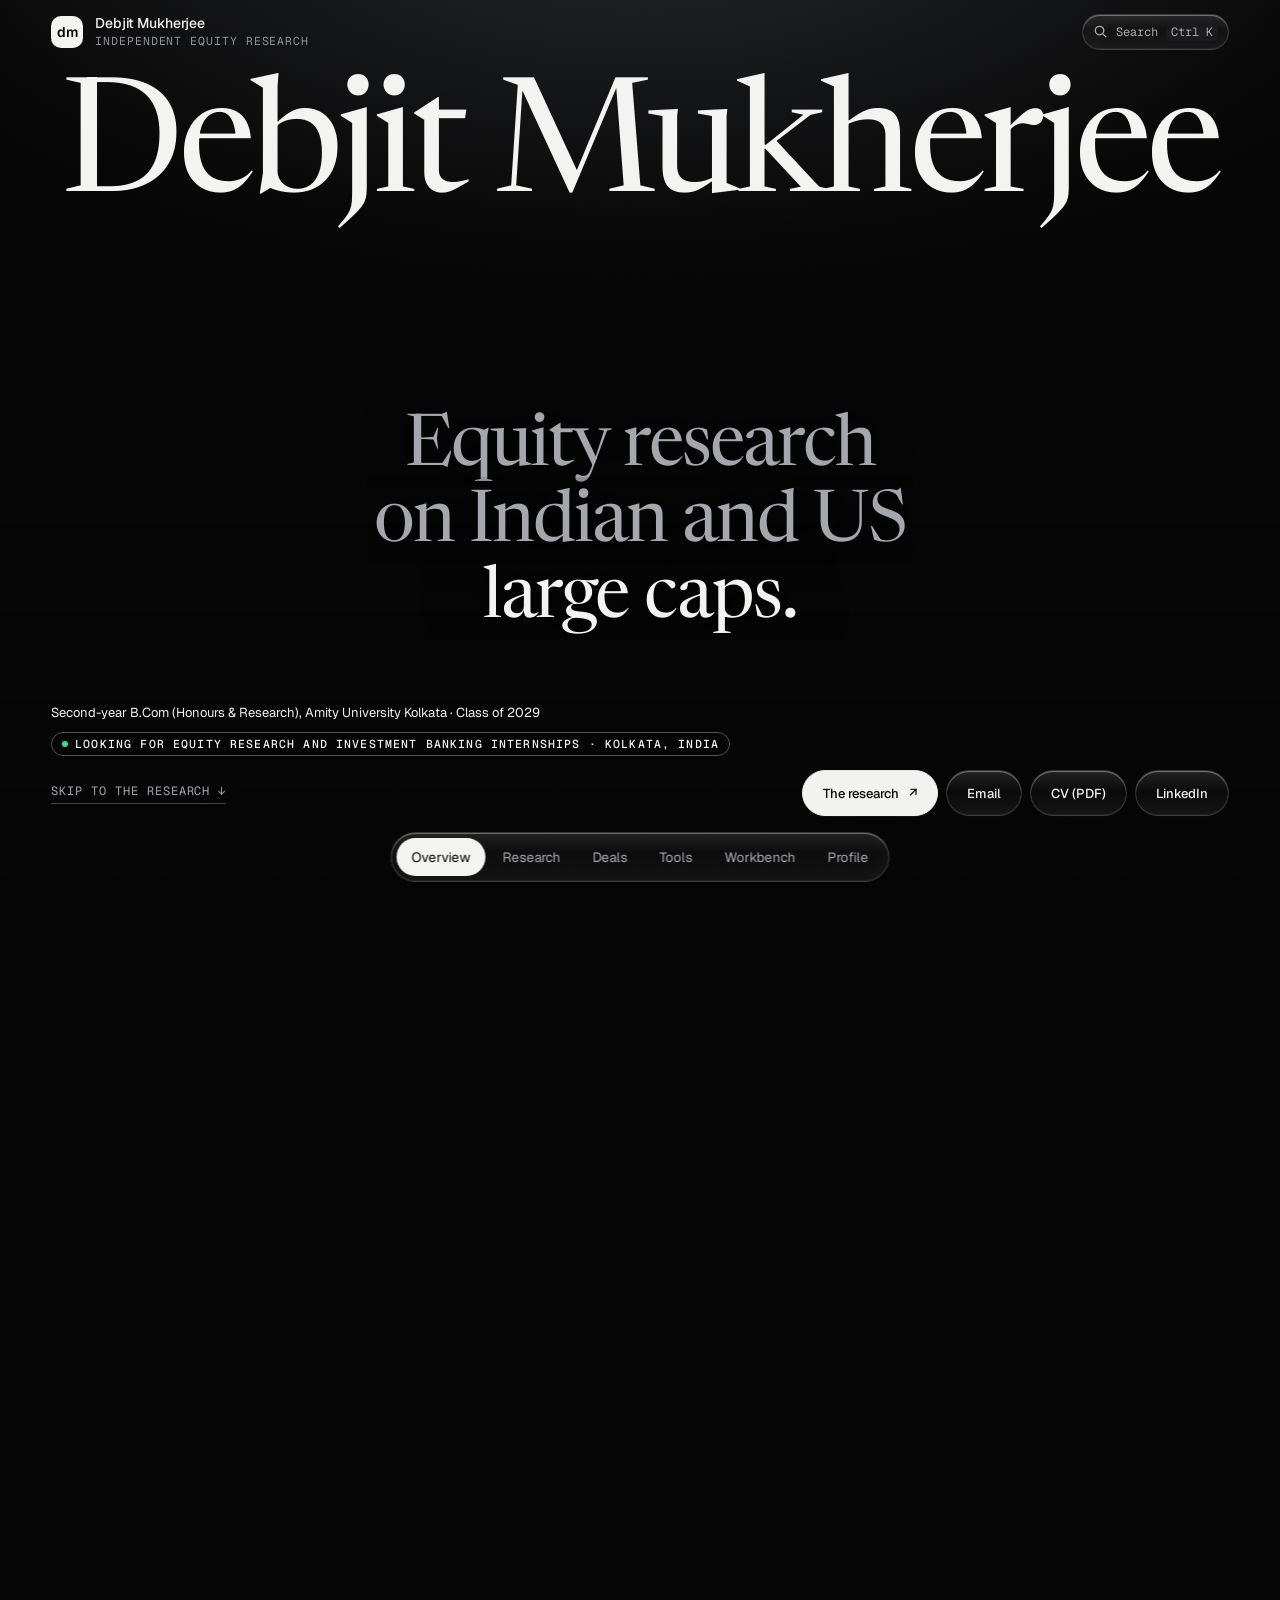
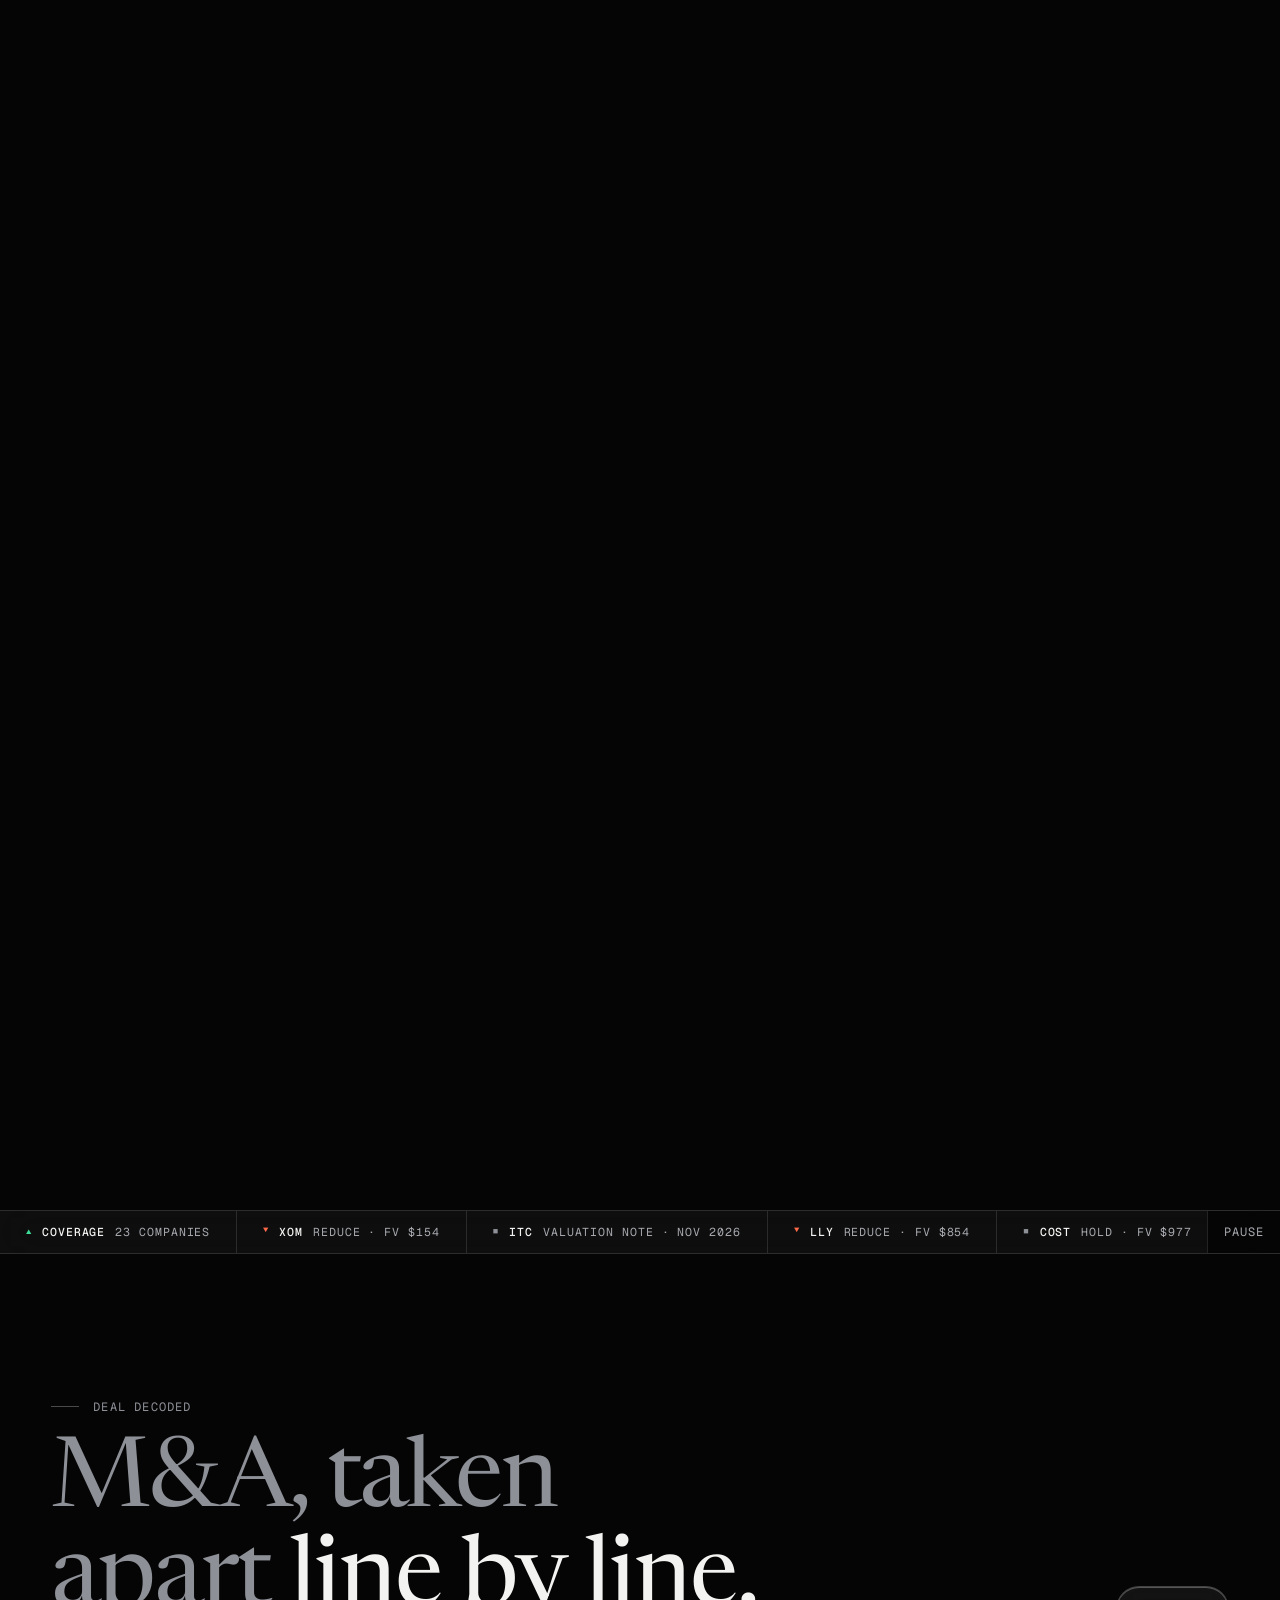
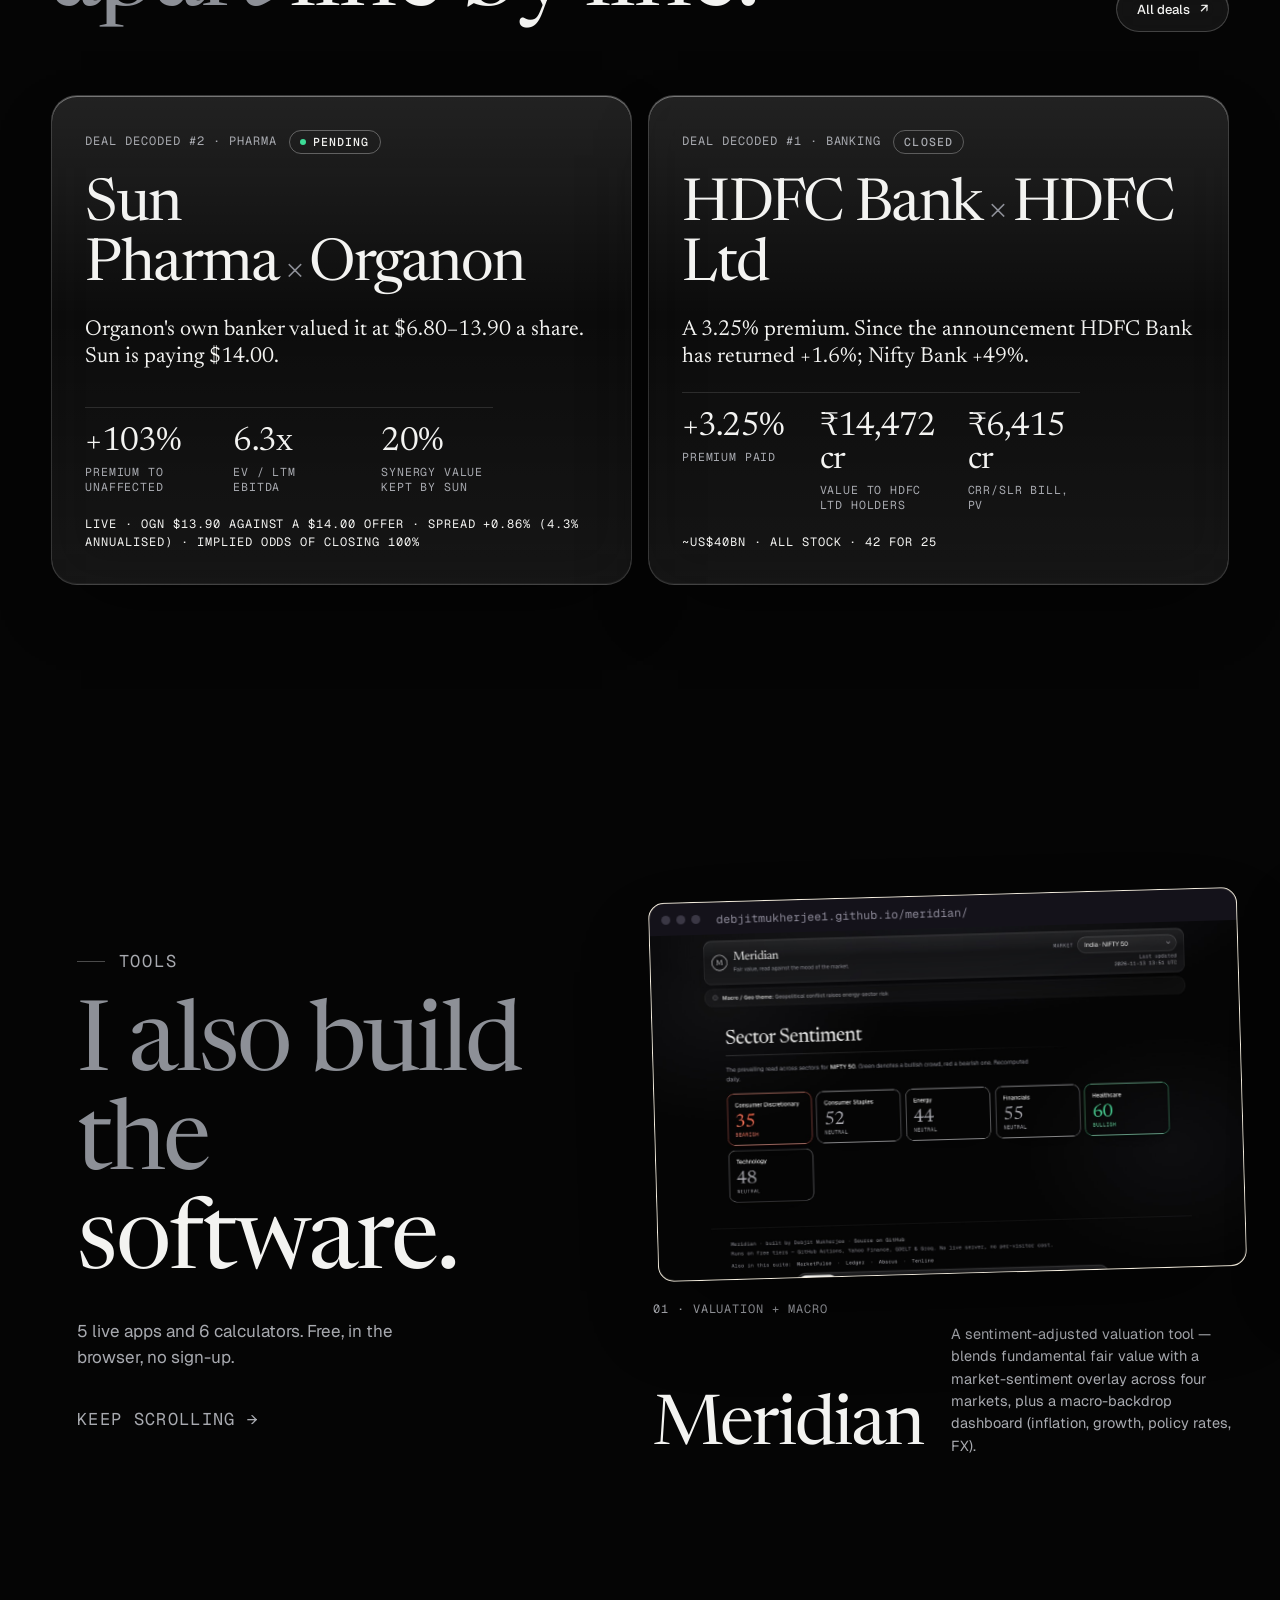
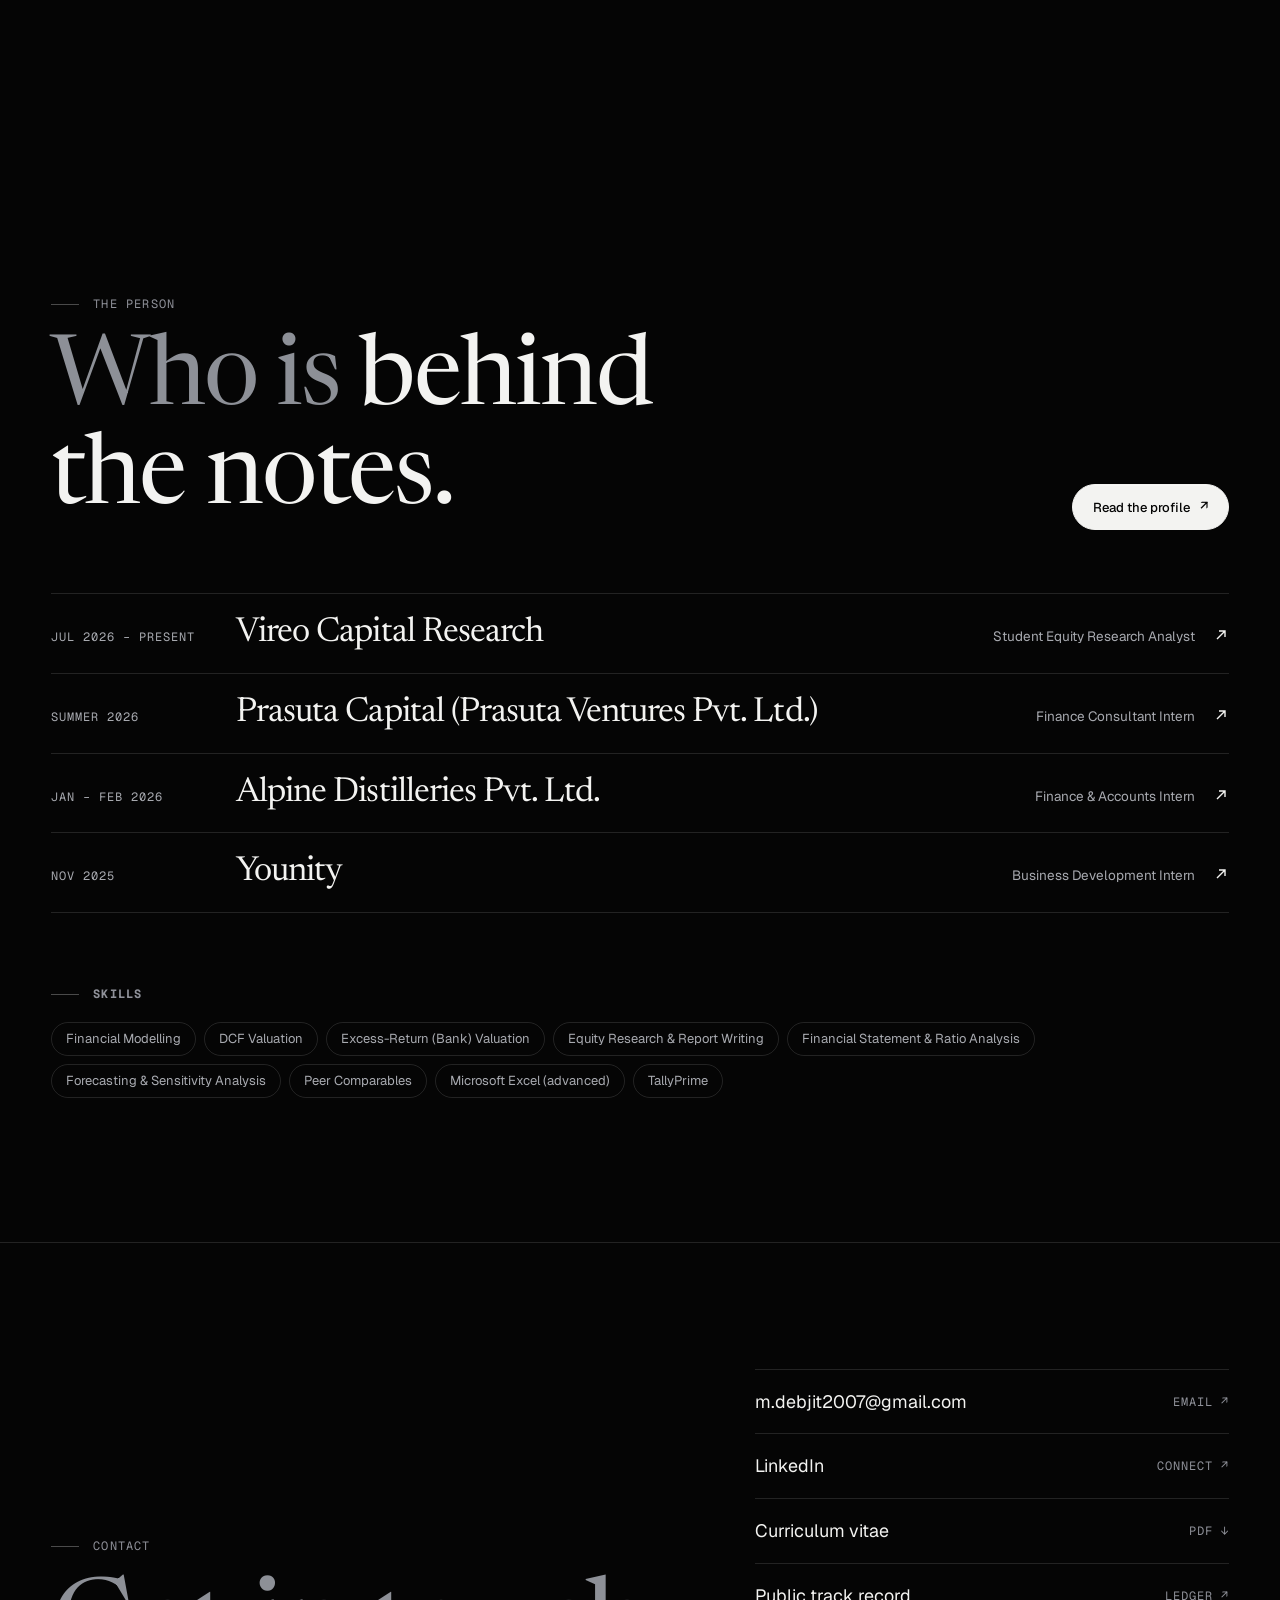
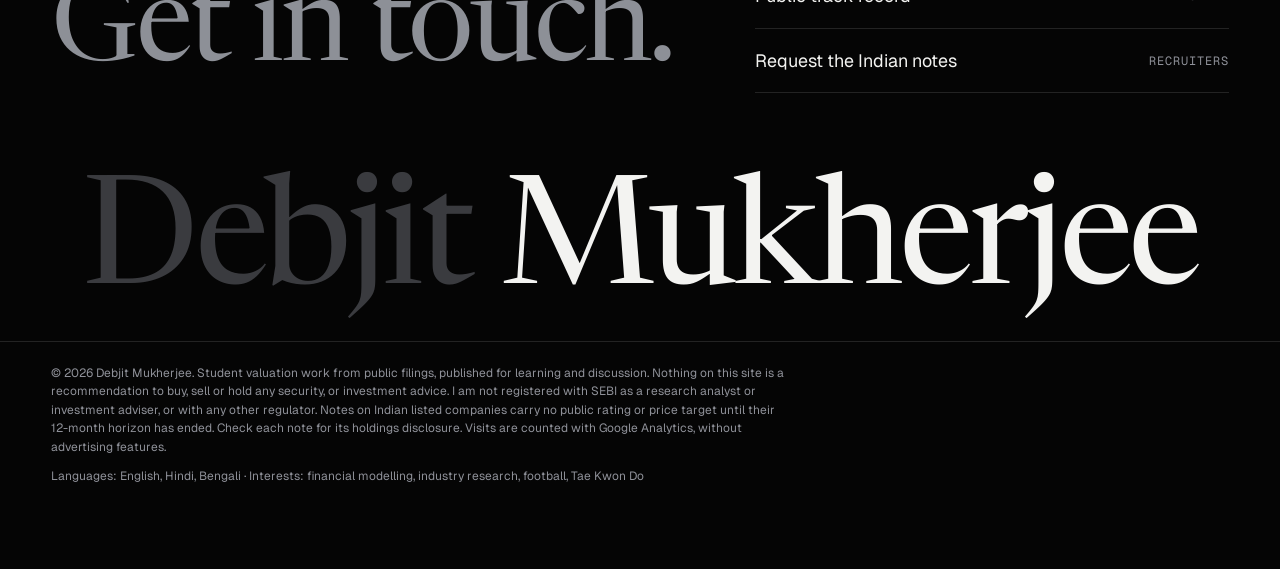
==== commit dea0122b: "Profile: photo thumbnails wrap instead of overflowing at 1024px Co-Authored-By: Claude Opus 5.5 <nor" ====
--- a/index.html
+++ b/index.html
@@ -32,7 +32,7 @@
   <link rel="preconnect" href="https://fonts.googleapis.com">
   <link rel="preconnect" href="https://fonts.gstatic.com" crossorigin>
   <link href="https://fonts.googleapis.com/css2?family=Newsreader:opsz,wght@6..72,300..500&family=Geist:wght@300..600&family=Geist+Mono:wght@400;500&display=swap" rel="stylesheet">
-  <link rel="stylesheet" href="css/site.css?v=124">
+  <link rel="stylesheet" href="css/site.css?v=125">
   <link rel="stylesheet" href="css/home.css?v=123">
   <script>
     (function (d) {
--- a/css/site.css
+++ b/css/site.css
@@ -567,7 +567,7 @@
 .cv-item li { position: relative; padding: 7px 0 7px 20px; color: var(--ink-2); font-size: 14.5px; line-height: 1.55; }
 .cv-item li::before { content: ""; position: absolute; left: 0; top: 17px; width: 9px; height: 1px; background: var(--mute); }
 .cv-link { display: inline-block; margin-top: 14px; font-size: 14px; border-bottom: 1px solid var(--line-2); padding-bottom: 2px; transition: border-color .3s; } .cv-link:hover { border-color: var(--ink); }
-.cv-ph { display: flex; align-items: center; gap: 8px; margin-top: 16px; }
+.cv-ph { display: flex; flex-wrap: wrap; align-items: center; gap: 8px; margin-top: 16px; max-width: 100%; }
 .cv-ph img { height: 62px; width: 92px; object-fit: cover; border-radius: 8px; border: 1px solid var(--line); filter: grayscale(1) contrast(1.05); opacity: .7; transition: filter .5s, opacity .5s; }
 .cv-ph:hover img { filter: none; opacity: 1; }
 .cv-ph span { font: 400 11.5px var(--mono); letter-spacing: .08em; text-transform: uppercase; color: var(--mute); margin-left: 8px; transition: color .3s; } .cv-ph:hover span { color: var(--ink); }
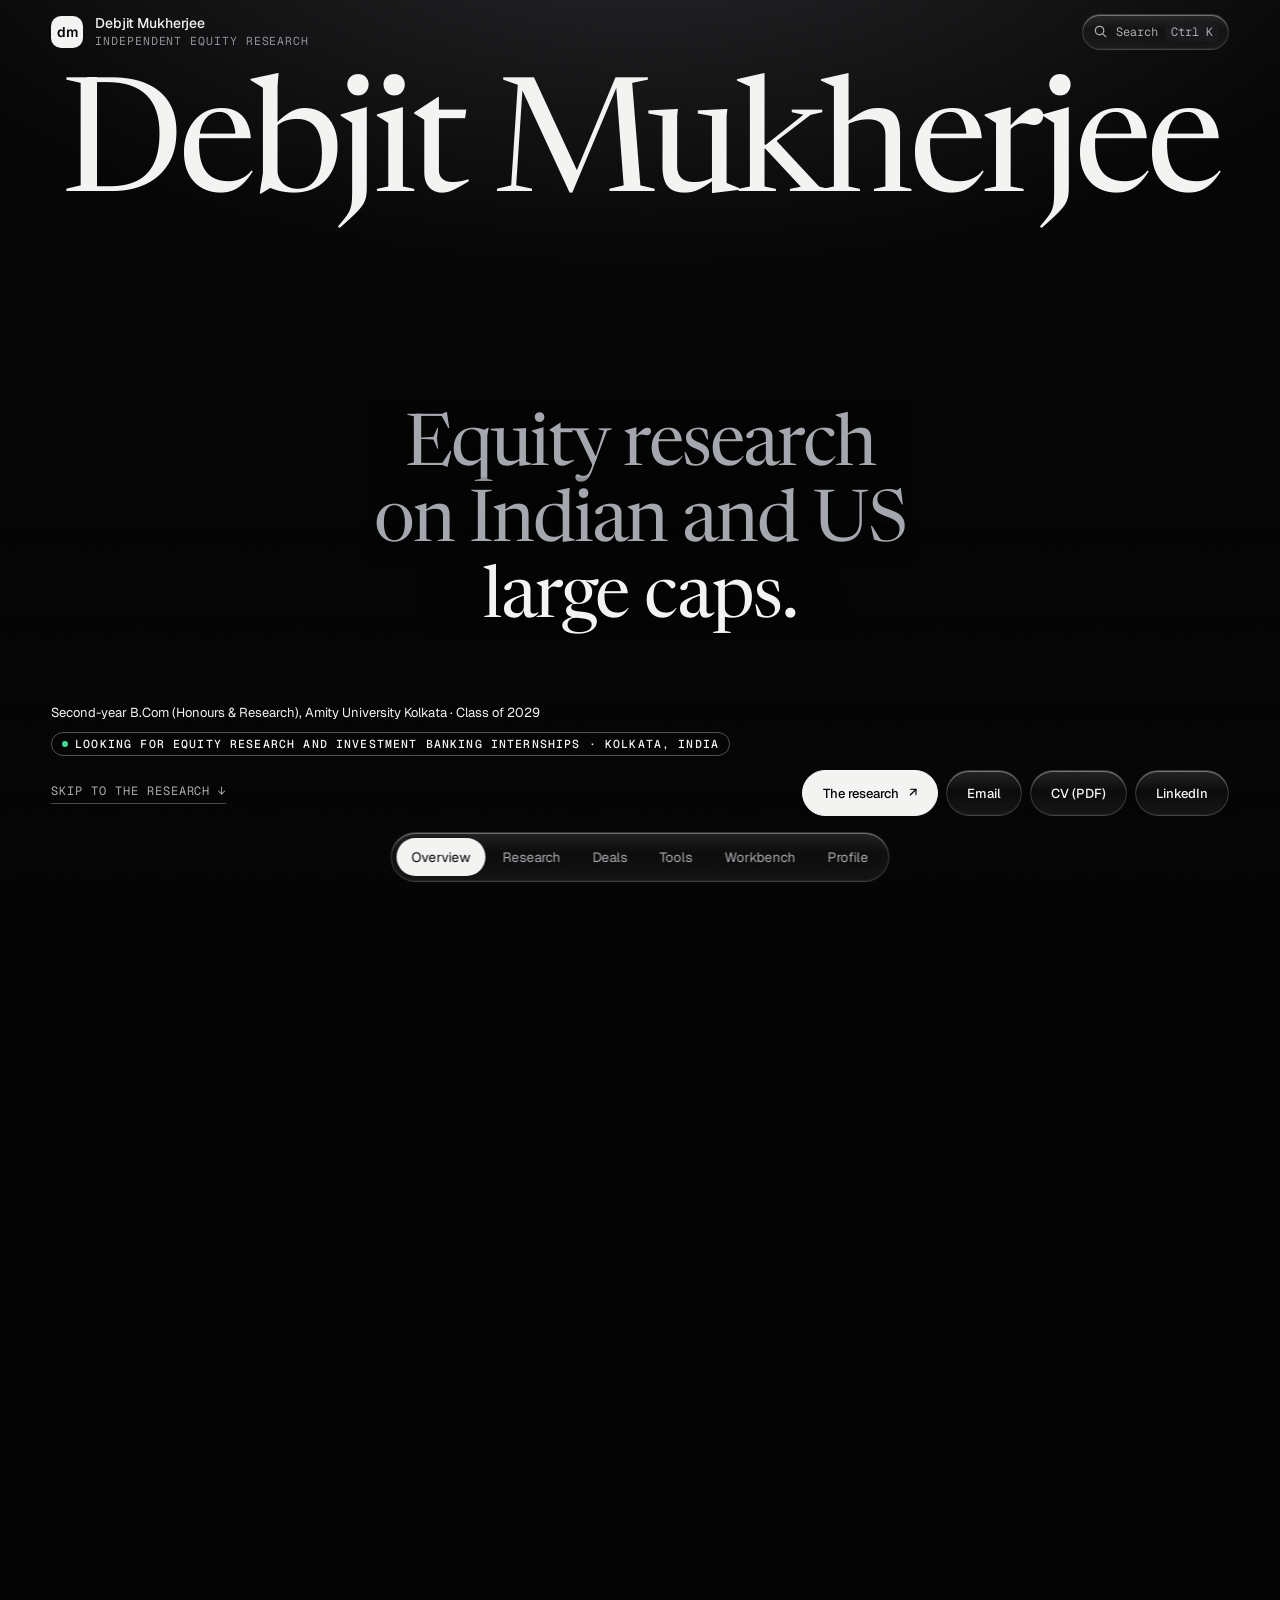
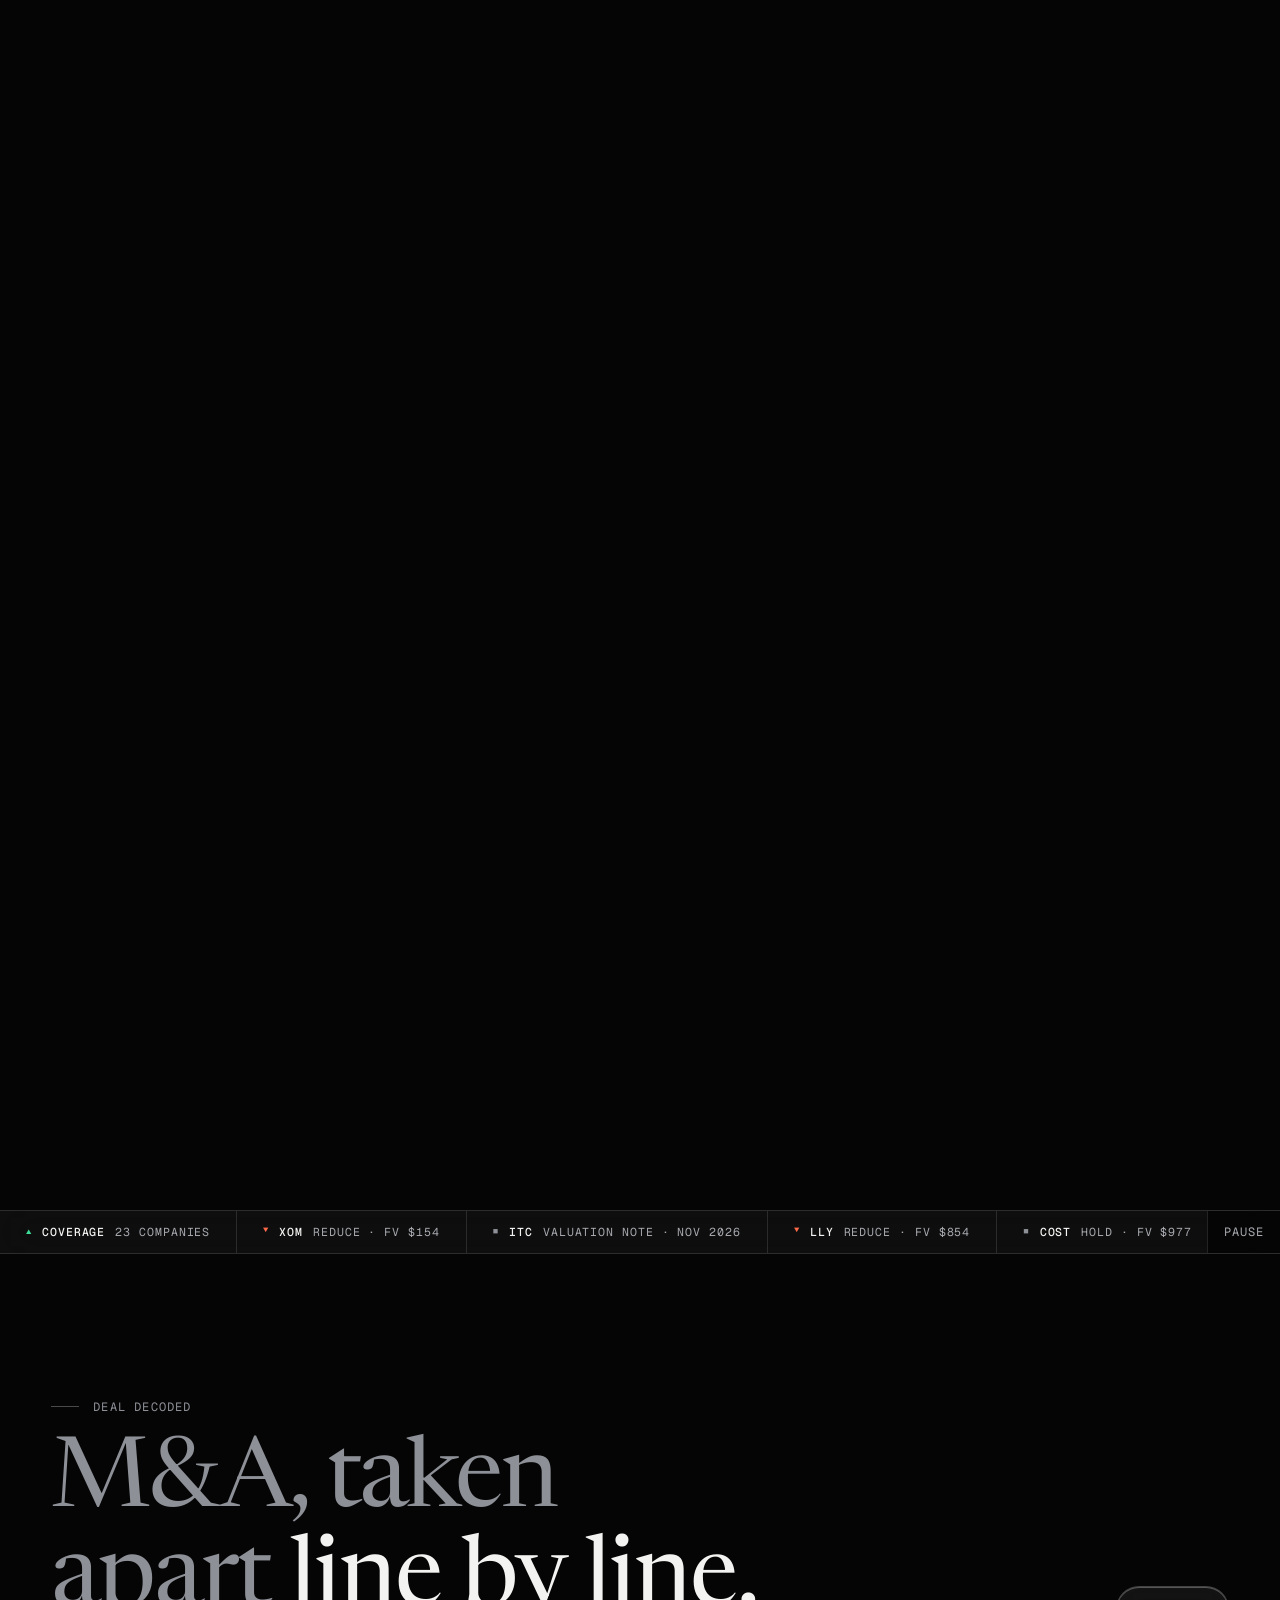
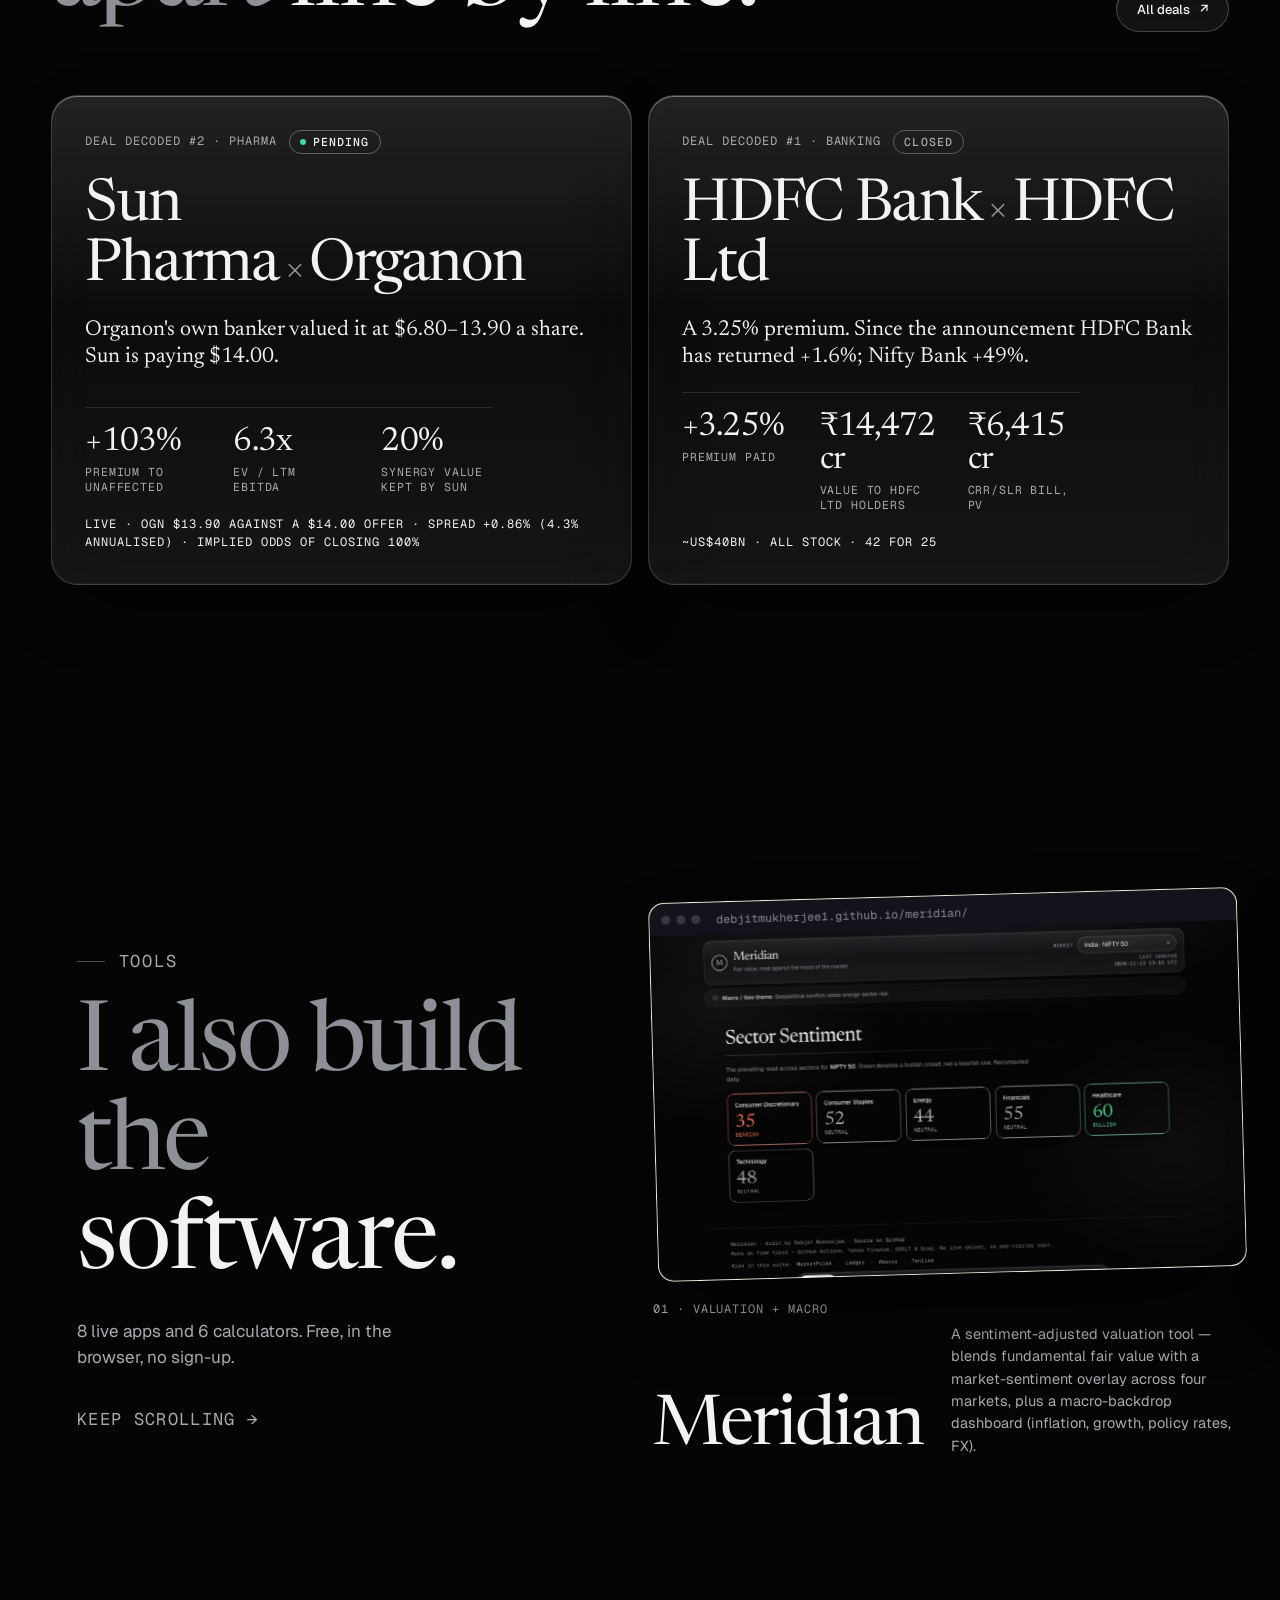
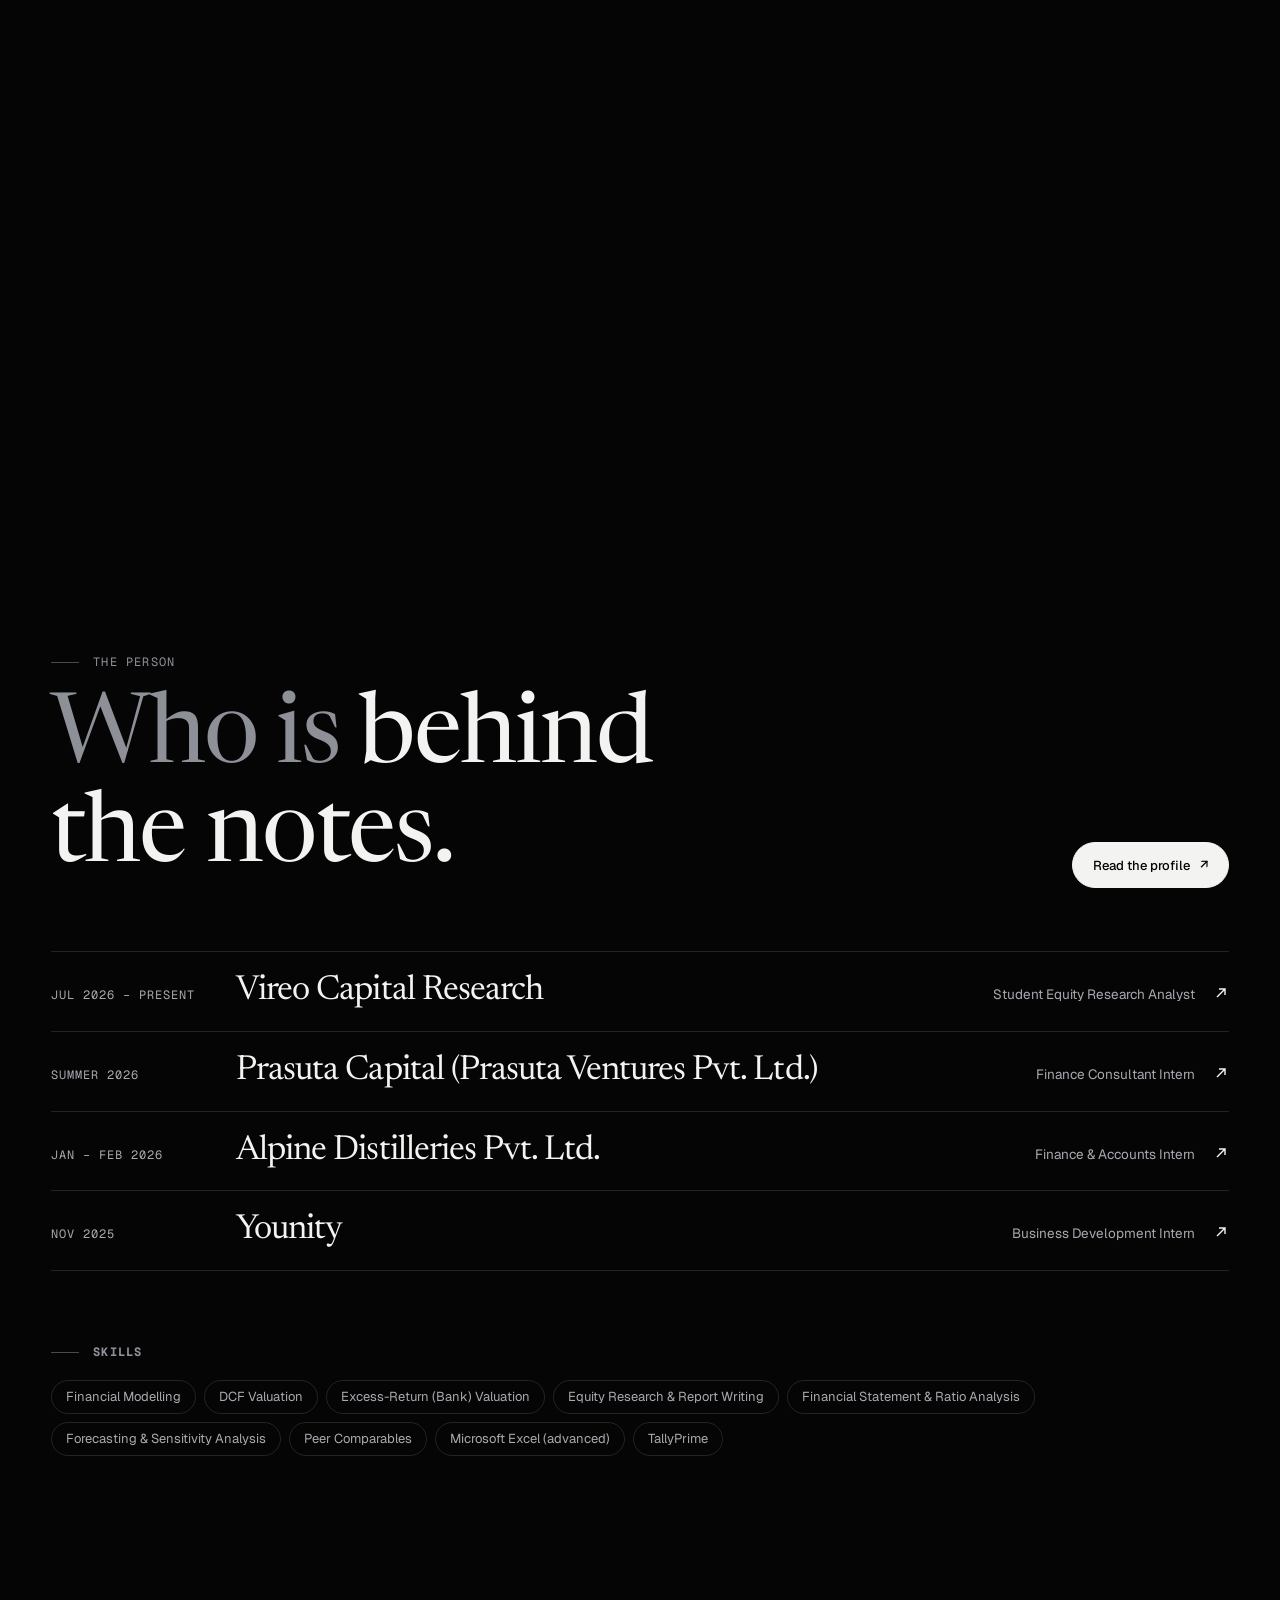
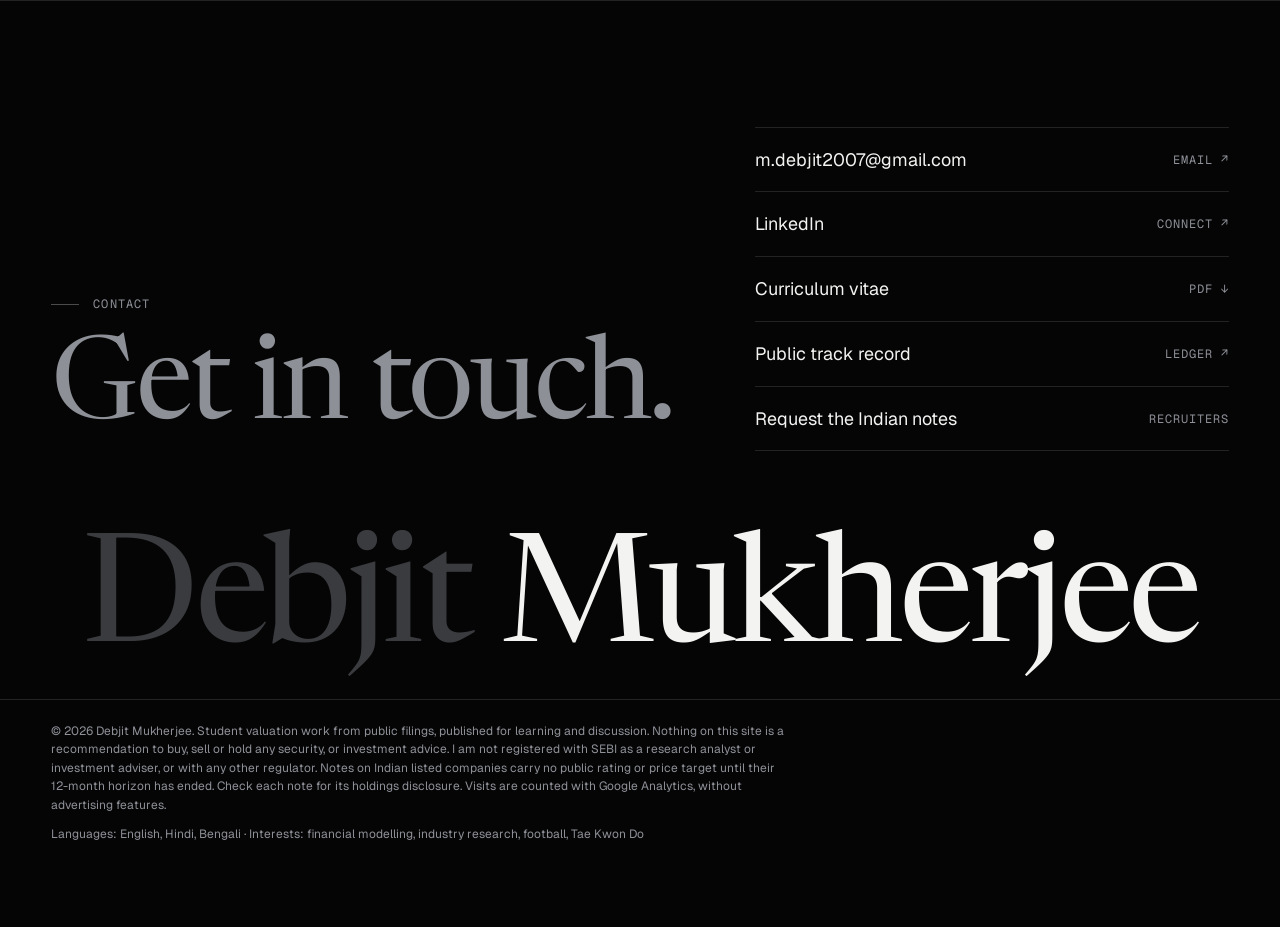
==== commit 2250d571: "Tools: add Tenor, Covenant and Redline (eight apps) Co-Authored-By: Claude Opus 5.5 <noreply@anthrop" ====
--- a/index.html
+++ b/index.html
@@ -109,8 +109,8 @@
   <script src="js/vendor/gsap.min.js"></script>
   <script src="js/vendor/ScrollTrigger.min.js"></script>
   <script src="js/vendor/lenis.min.js"></script>
-  <script src="js/data.js?v=17"></script>
-  <script src="js/site.js?v=121"></script>
+  <script src="js/data.js?v=18"></script>
+  <script src="js/site.js?v=122"></script>
   <script type="module" src="js/home.js?v=123"></script>
 </body>
 </html>
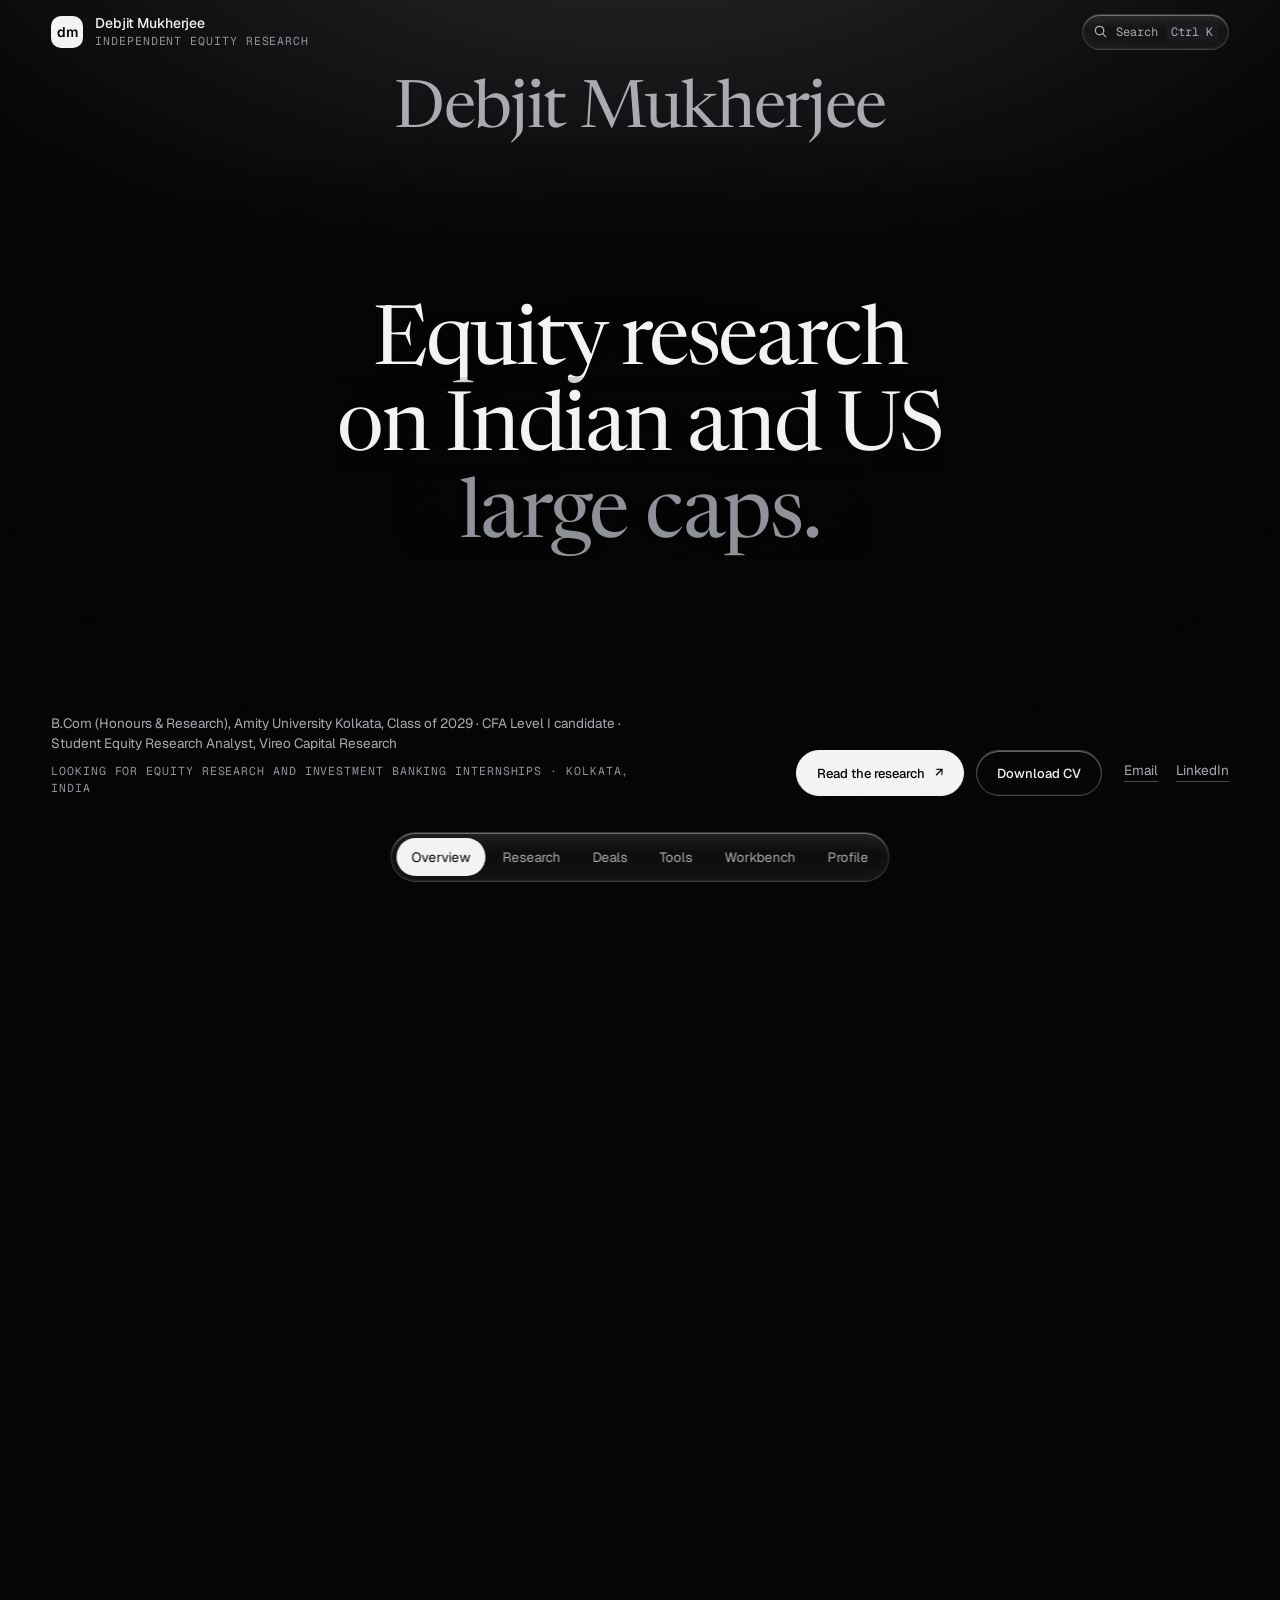
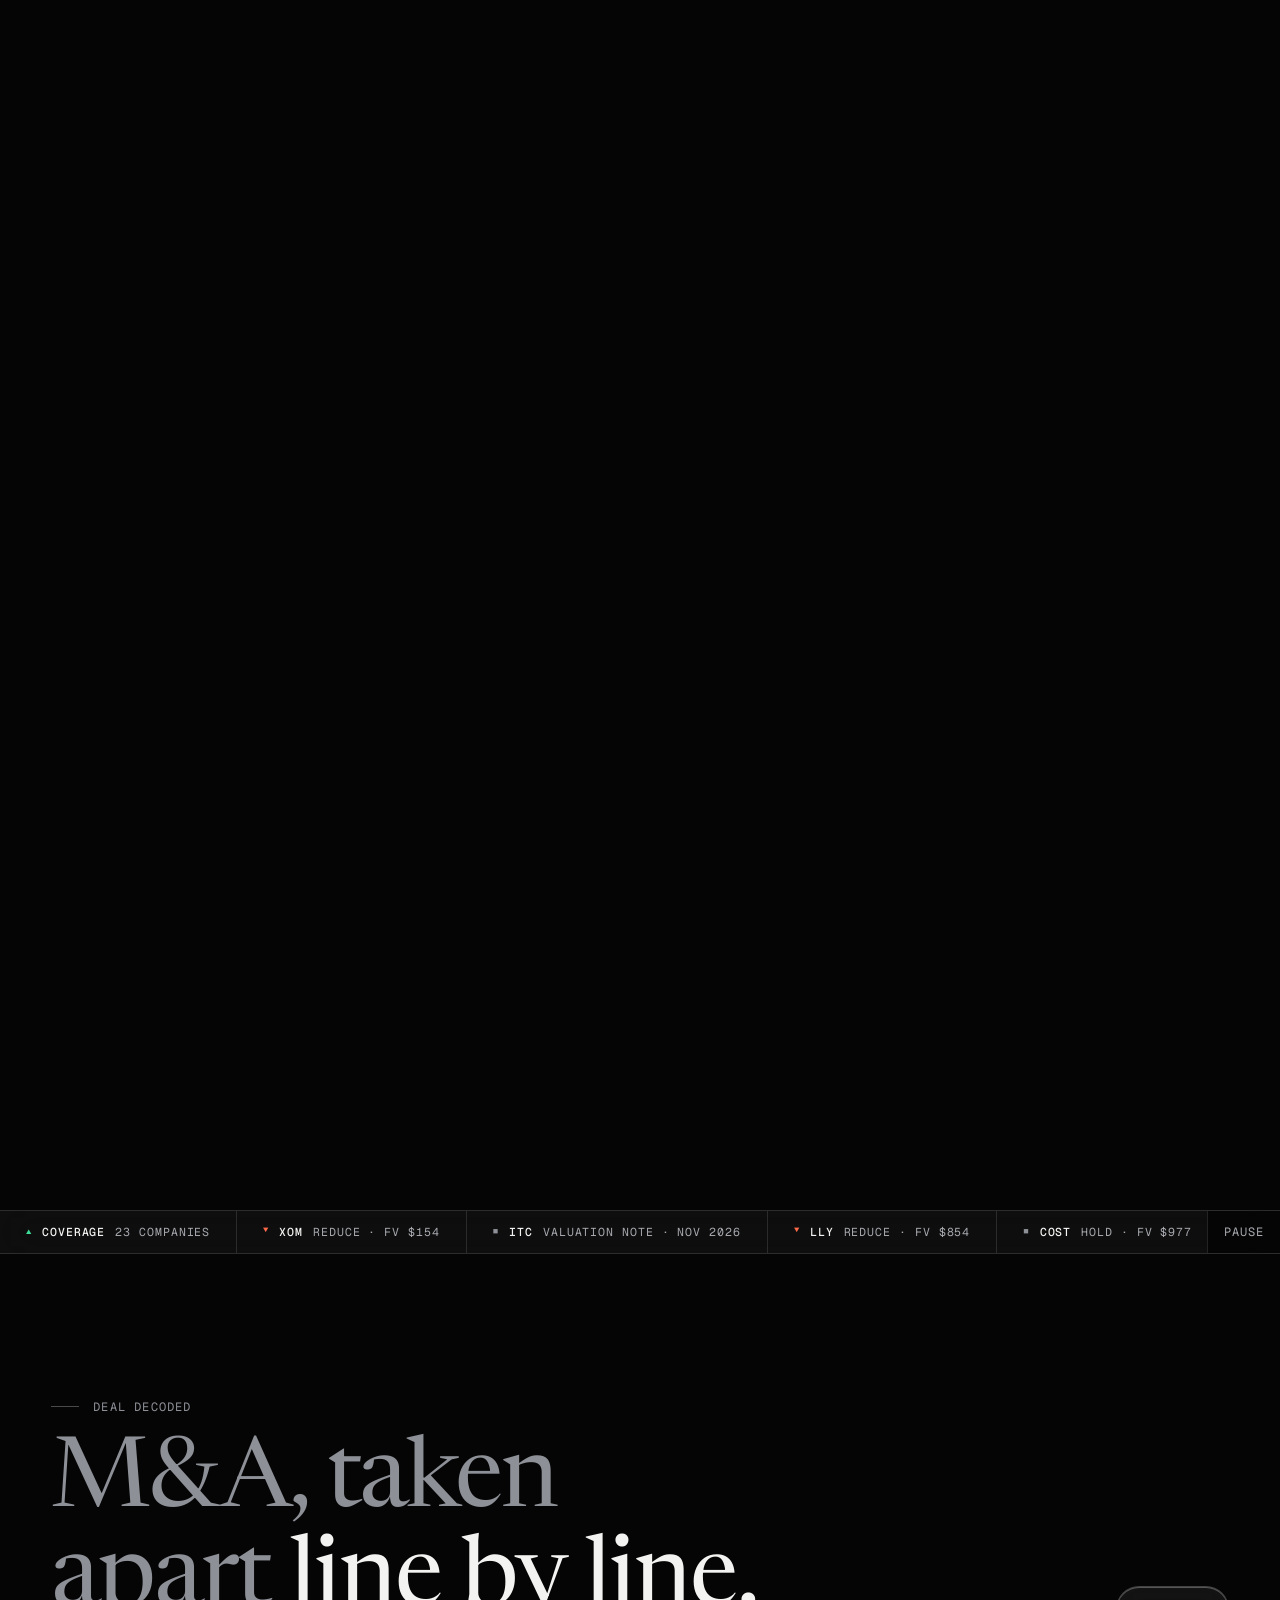
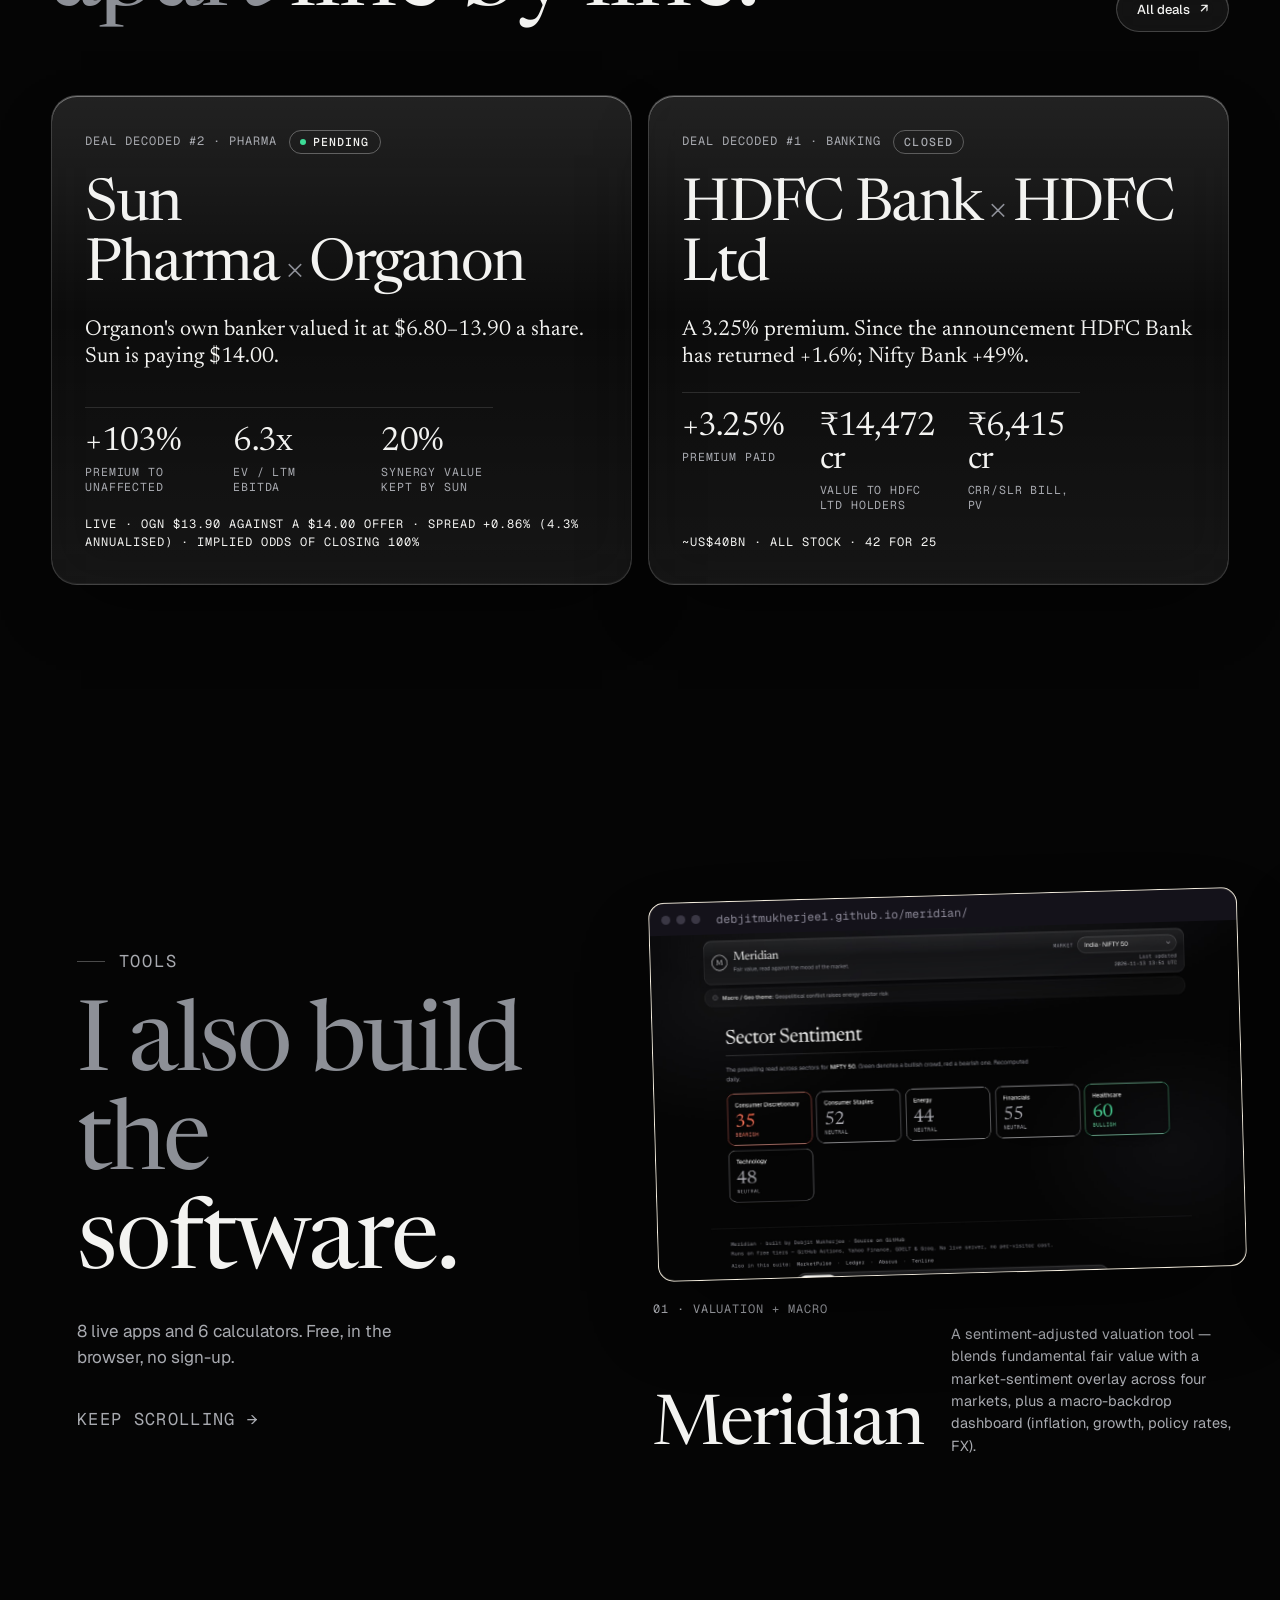
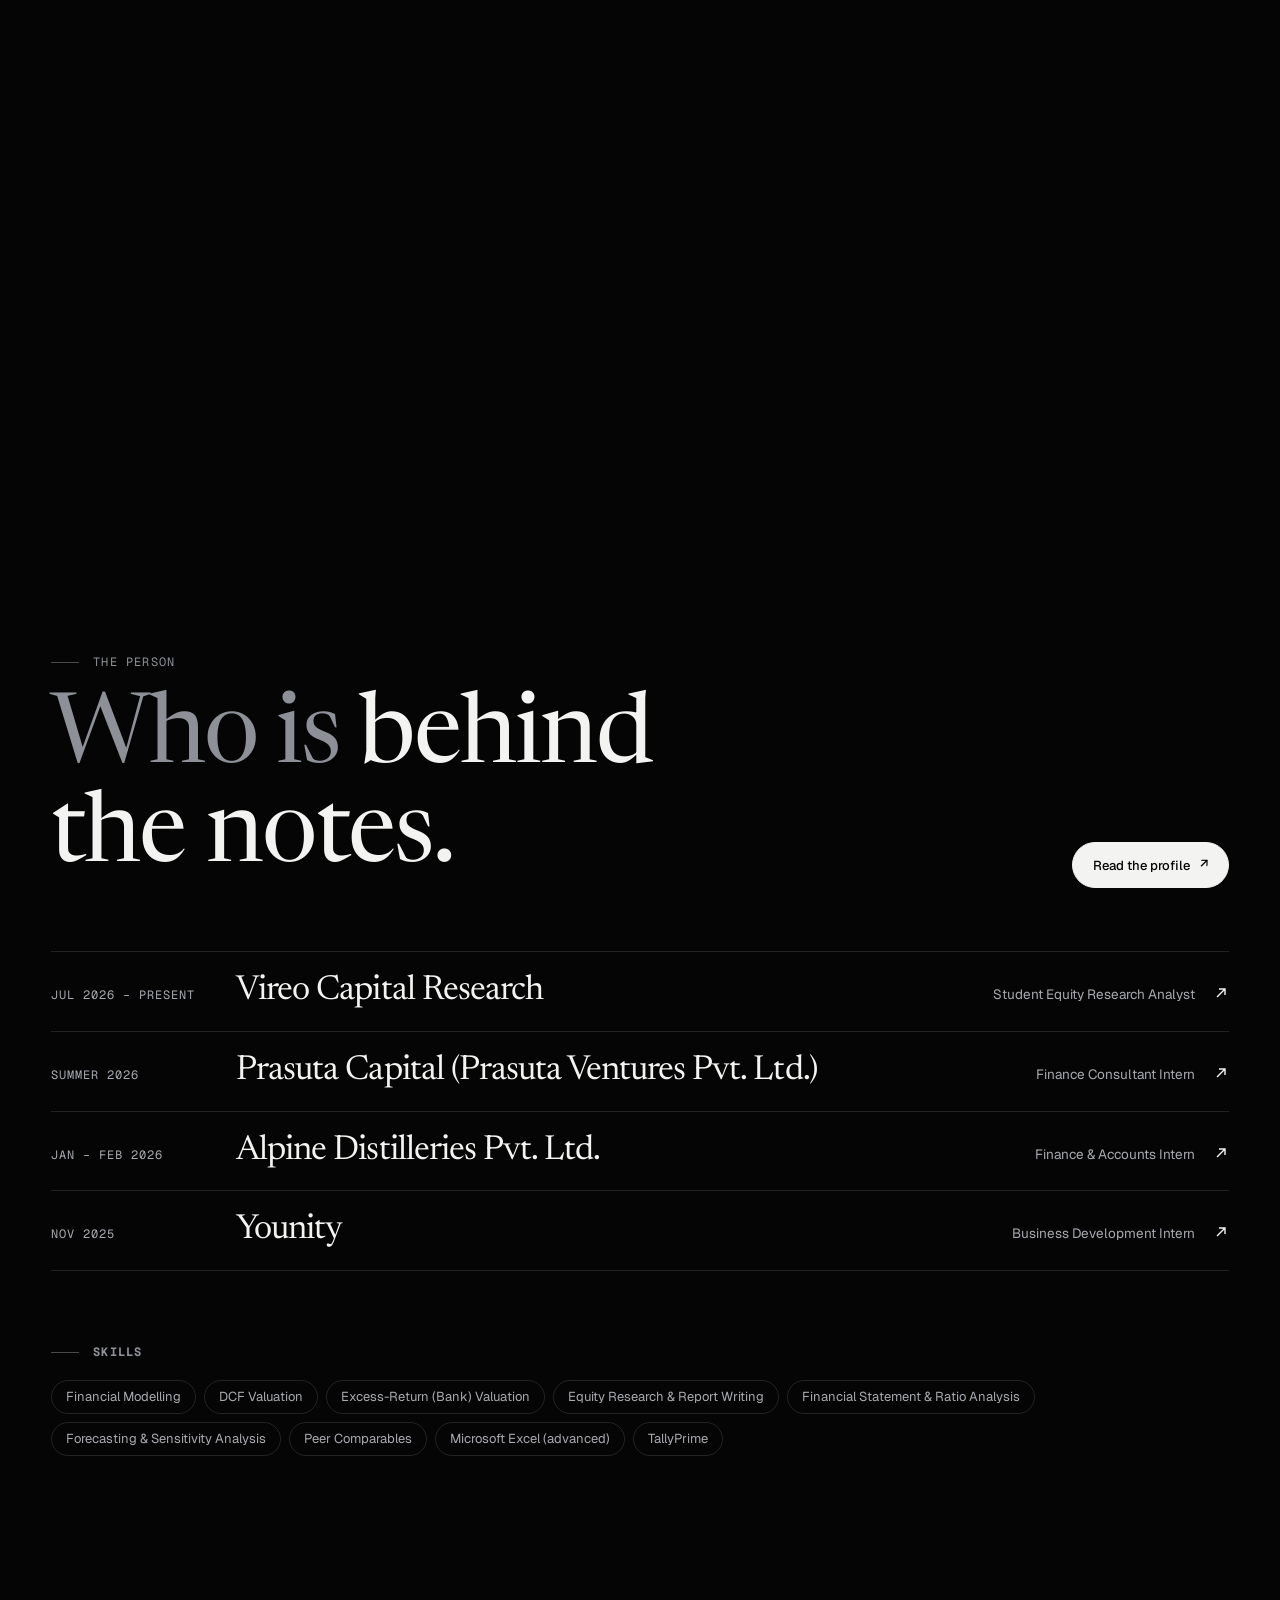
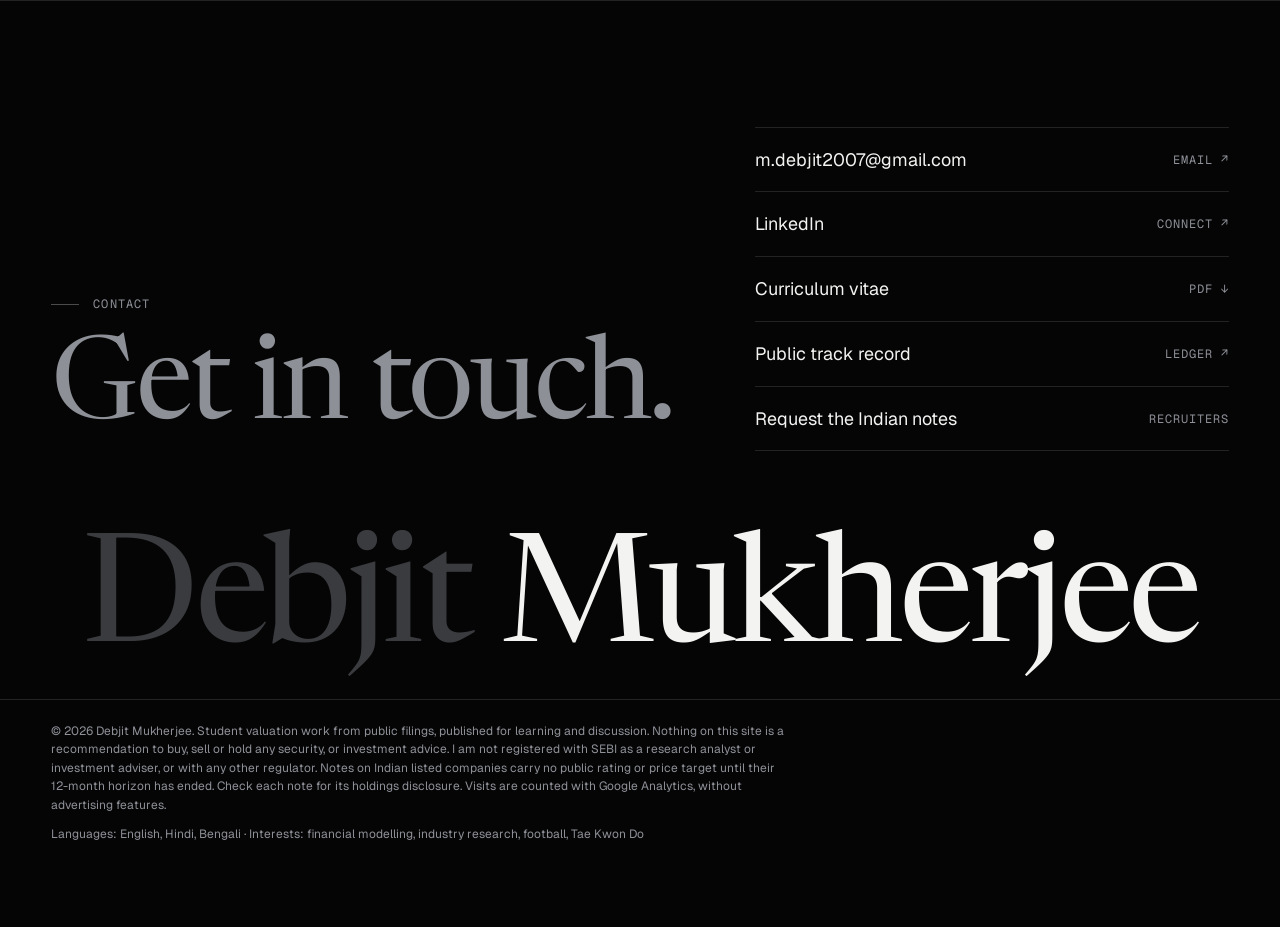
==== commit 37b95397: "Hero redesign: headline leads, credentials up front, one primary action - Headline is the largest el" ====
--- a/index.html
+++ b/index.html
@@ -32,8 +32,8 @@
   <link rel="preconnect" href="https://fonts.googleapis.com">
   <link rel="preconnect" href="https://fonts.gstatic.com" crossorigin>
   <link href="https://fonts.googleapis.com/css2?family=Newsreader:opsz,wght@6..72,300..500&family=Geist:wght@300..600&family=Geist+Mono:wght@400;500&display=swap" rel="stylesheet">
-  <link rel="stylesheet" href="css/site.css?v=125">
-  <link rel="stylesheet" href="css/home.css?v=123">
+  <link rel="stylesheet" href="css/site.css?v=126">
+  <link rel="stylesheet" href="css/home.css?v=126">
   <script>
     (function (d) {
       d.classList.remove("no-js");
@@ -58,9 +58,8 @@
     <section class="h-intro" id="top" aria-label="Introduction">
       <h1 class="h-word" id="h-word">Debjit Mukherjee</h1>
       <p class="h-line" id="h-line">Equity research on Indian and US large caps.</p>
-      <div class="h-status mono" id="h-status"><p class="h-who">Second-year B.Com (Honours &amp; Research), Amity University Kolkata · Class of 2029</p></div>
+      <div class="h-status" id="h-status"><p class="h-who">B.Com (Honours &amp; Research), Amity University Kolkata, Class of 2029 · CFA Level I candidate · Student Equity Research Analyst, Vireo Capital Research</p></div>
       <div class="h-foot">
-        <button class="mono h-scroll" id="h-skip" type="button">Skip to the research <i>↓</i></button>
         <div class="h-cta" id="h-cta"></div>
       </div>
     </section>
@@ -109,8 +108,8 @@
   <script src="js/vendor/gsap.min.js"></script>
   <script src="js/vendor/ScrollTrigger.min.js"></script>
   <script src="js/vendor/lenis.min.js"></script>
-  <script src="js/data.js?v=18"></script>
+  <script src="js/data.js?v=19"></script>
   <script src="js/site.js?v=122"></script>
-  <script type="module" src="js/home.js?v=123"></script>
+  <script type="module" src="js/home.js?v=124"></script>
 </body>
 </html>
--- a/css/site.css
+++ b/css/site.css
@@ -685,7 +685,7 @@
 /* ---------- professional pass ------------------------------------------- */
 /* low-power: set by the 3D stage on a slow machine — glass becomes solid, no grain */
 .low-power .glass, .low-power .nav-links, .low-power .card, .low-power .panel, .low-power .cc-side, .low-power .deal-x, .low-power .tp-bench,
-.low-power .h-rail, .low-power .btn, .low-power .icon-btn, .low-power .sheet, .low-power .pal, .low-power .seg, .low-power .ld, .low-power .ridge-tip, .low-power .tape {
+.low-power .h-rail, .low-power .btn:not(.btn-solid), .low-power .icon-btn, .low-power .sheet, .low-power .pal, .low-power .seg, .low-power .ld, .low-power .ridge-tip, .low-power .tape {
   -webkit-backdrop-filter: none !important; backdrop-filter: none !important; background: #121214 !important;
 }
 .low-power body::after { display: none; }
--- a/css/home.css
+++ b/css/home.css
@@ -9,22 +9,54 @@
 .nav.scrolled { background: transparent; backdrop-filter: none; -webkit-backdrop-filter: none; border-bottom-color: transparent; }
 
 
-/* ---------- intro ----------------------------------------------------- */
-.h-intro { position: relative; height: 100svh; min-height: 620px; overflow: hidden; display: grid; place-items: end center; }
-.h-word { position: absolute; left: var(--pad); right: var(--pad); top: calc(var(--nav-h) + 6px); font: 400 100px/0.92 var(--display); letter-spacing: -.028em; white-space: nowrap; overflow: hidden; padding-top: .03em; letter-spacing: 0; color: var(--ink); text-align: center; }
+/* ---------- intro: the whole hero in one block (desktop, mid-width, phone, plain layout) ----------
+   The headline leads; the name is a signature above it; who he is and the actions sit in one quiet row. */
+.h-intro { position: relative; height: 100svh; min-height: 620px; overflow: hidden; display: grid; place-items: center; }
+.h-intro::before { content: ""; position: absolute; inset: 0; pointer-events: none;
+  background: radial-gradient(64% 46% at 50% 50%, rgba(5, 5, 5, .82), rgba(5, 5, 5, .5) 55%, transparent 80%); }
+.h-word { position: absolute; z-index: 1; left: var(--pad); right: var(--pad); top: calc(var(--nav-h) + 6px); font: 400 72px/1 var(--display);
+  letter-spacing: -.02em; white-space: nowrap; overflow: hidden; padding-top: .12em; text-align: center; color: var(--ink-2); }
 .h-word span { display: inline-block; will-change: transform; }
-.h-line { margin-bottom: 21vh; text-align: center; font: 400 clamp(34px, 5.6vw, 104px)/0.92 var(--display); letter-spacing: -.028em; transform-origin: 50% 50%; will-change: transform; color: var(--ink); text-shadow: 0 2px 40px color-mix(in srgb, var(--w2) 60%, transparent); }
-.h-line .hl { display: block; overflow: hidden; padding: .04em .1em 0; }
+.h-line { position: relative; z-index: 1; margin: 0 0 4vh; text-align: center; font: 400 clamp(44px, 6.4vw, 104px)/1.02 var(--display);
+  letter-spacing: -.03em; color: var(--ink); transform-origin: 50% 50%; will-change: transform; text-shadow: 0 0 24px #050505, 0 0 64px #050505; }
+.h-line .hl { display: block; overflow: hidden; padding: .16em .1em .02em; margin-top: -.14em; }
 .h-line .hl > span { display: inline-block; will-change: transform; }
-.h-line .em { font-style: normal; color: var(--accent-text); padding-bottom: .14em; letter-spacing: -.02em; }
-.h-status { position: absolute; left: var(--pad); bottom: 92px; display: flex; gap: 14px; align-items: center; color: var(--ink-2); }
-.h-foot { position: absolute; left: var(--pad); right: var(--pad); bottom: 26px; display: flex; justify-content: space-between; align-items: center; gap: 16px; }
-.h-cta { display: flex; gap: 8px; flex-wrap: wrap; justify-content: flex-end; }
-.h-cta .btn { background: color-mix(in srgb, var(--w2) 45%, transparent); backdrop-filter: blur(10px); -webkit-backdrop-filter: blur(10px); }
-.h-cta .btn-solid { background: var(--accent); }
-.h-scroll i { display: inline-block; font-style: normal; animation: bob 1.6s var(--ease) infinite; }
-@keyframes bob { 50% { transform: translateY(6px); } }
-@media (max-width: 700px) { .h-status { bottom: 136px; flex-wrap: wrap; } .h-foot { flex-direction: column; align-items: flex-start; } .h-cta { justify-content: flex-start; } .h-line { margin-bottom: 30vh; } }
+.h-line .em { font-style: normal; color: #8d9097; letter-spacing: -.02em; }
+.h-status { position: absolute; z-index: 1; left: var(--pad); bottom: 104px; max-width: min(620px, 48vw); display: flex; flex-direction: column; gap: 8px; }
+.h-who { margin: 0; font: 400 13.5px/1.5 var(--sans); color: var(--ink-2); }
+.h-seek { margin: 0; font: 400 11.5px/1.5 var(--mono); letter-spacing: .08em; text-transform: uppercase; color: var(--mute); }
+.h-foot { position: absolute; z-index: 1; right: var(--pad); bottom: 104px; }
+.h-cta { display: flex; align-items: center; gap: 12px; }
+.h-cta .btn-solid { background: var(--ink); border-color: var(--ink); }
+.h-foot .h-cta .btn.btn-ghost { background: transparent; border: 1px solid var(--line-2); backdrop-filter: none; -webkit-backdrop-filter: none; }
+.h-foot .h-cta .btn.btn-ghost:hover, .h-foot .h-cta .btn.btn-ghost:focus-visible { border-color: var(--ink); }
+.h-links { display: flex; gap: 18px; margin-left: 10px; }
+.h-links a { font: 400 13.5px/1 var(--sans); color: var(--ink-2); padding-bottom: 3px; border-bottom: 1px solid var(--line-2); transition: color .3s, border-color .3s; }
+.h-links a:hover, .h-links a:focus-visible { color: var(--ink); border-color: var(--ink); }
+.h-cv-link { display: none; }
+/* narrower windows: the details sit above the buttons, both left-aligned, clear of the dock */
+@media (max-width: 1180px) {
+  .h-status { bottom: 168px; max-width: calc(100% - 2 * var(--pad)); }
+  .h-foot { left: var(--pad); right: auto; bottom: 96px; }
+}
+/* phones: one full-width button, then plain links */
+@media (max-width: 700px) {
+  .h-line { font-size: clamp(36px, 10.5vw, 52px); margin-bottom: 10vh; }
+  .h-who { font-size: 12.5px; } .h-seek { font-size: 10.5px; }
+  .h-status { bottom: 116px; }
+  .h-foot { left: var(--pad); right: var(--pad); bottom: 20px; }
+  .h-cta { flex-wrap: wrap; gap: 14px 22px; }
+  .h-cta .btn-solid { flex: 1 1 100%; justify-content: center; height: 48px; }
+  .h-cta .btn-ghost { display: none; }
+  .h-links { margin-left: 0; } .h-cv-link { display: inline; }
+}
+/* plain layout (short screens, slow devices, reduced motion): everything in normal flow */
+.static-home .h-intro { height: auto; min-height: 100svh; display: flex; flex-direction: column; justify-content: center; align-items: center; gap: 32px;
+  padding: calc(var(--nav-h) + 120px) 0 120px; }
+.static-home .h-line { margin: 0 auto; }
+.static-home .h-status, .static-home .h-foot { position: static; max-width: 760px; padding: 0 var(--pad); align-items: center; text-align: center; }
+.static-home .h-cta { justify-content: center; flex-wrap: wrap; }
+@media (max-width: 700px) { .static-home .h-intro { padding-bottom: 48px; } .static-home .h-foot { max-width: none; width: 100%; } }
 
 /* ---------- call chapters --------------------------------------------- */
 .h-calls { position: relative; height: 100svh; min-height: 620px; overflow: hidden; }
@@ -146,9 +178,6 @@
 .cur span { font: 500 11.5px var(--mono); letter-spacing: .08em; color: var(--accent-ink); opacity: 0; transition: opacity .2s; } .cur.label span { opacity: 1; }
 
 /* no motion / no WebGL: the chapters become ordinary stacked sections */
-.static-home .h-intro { height: auto; min-height: 100svh; padding: 26vh 0 14vh; display: block; }
-.static-home .h-line { margin: 0 auto 8vh; }
-.static-home .h-status, .static-home .h-foot { position: static; padding: 12px var(--pad); }
 .static-home .h-calls { height: auto; overflow: visible; }
 .static-home .call-ch { position: relative; visibility: visible; min-height: 100svh; border-top: 1px solid var(--line); }
 .static-home .h-rail { display: none; }
@@ -163,21 +192,14 @@
 }
 .h-rail { padding: 10px 12px 10px 14px; border-radius: 18px; }
 .tp-bench { padding: 30px; border-radius: 30px; }
-.h-cta .btn-solid { background: var(--ink); }
 .cc-tk { text-shadow: 0 0 120px color-mix(in srgb, var(--w1) 40%, transparent); }
-.h-foot { bottom: 22px; } .h-status { bottom: 84px; }
-@media (min-width: 821px) { .h-foot { right: var(--pad); } .h-cta { margin-left: auto; } }
 
 .cc-name, .cc-nums dt, .rec-row dt, .dx-keys span, .h-collage figcaption, .tp-bench i, .h-rail button, .ed .mono, .ld .mono { text-transform: uppercase; }
 
-/* monochrome base: the opening lines sit in grey with the last one in white */
-.h-line { color: #8d9097; } .h-line .em { color: var(--ink); }
 .rec-big { color: var(--ink); } .rec-big em { color: #8d9097; }
 .cc-tk, .h-word, .rec-big, .tp-meta h3, .deal-x h3, .xp h3, .ld b, .ed b, .cc-nums dd, .rec-row dd, .dx-keys b, .tp-bench h3, .tp-bench b { font-weight: 400; }
 .cc-tk { letter-spacing: -.035em; }
-.h-word { letter-spacing: -.035em; }
 .sk-track span:nth-child(5n+3) { color: #8d9097; }
-.h-line { color: #a3a6ad; text-shadow: 0 0 28px #050505, 0 0 60px #050505; }
 .dx-keys b, .rec-row dd { text-transform: none; }
 .dx-keys { gap: 22px 36px; }
 
@@ -187,8 +209,6 @@
 @media (max-width: 960px) { .xp svg { display: none; } .h-head .btn { justify-self: start; } }
 
 /* ---- room for the serif's ascenders inside the masked reveals (tops were being cut) ---- */
-.h-word { line-height: 1; padding-top: .12em; top: calc(var(--nav-h) - .06em); }
-.h-line { line-height: 1.02; } .h-line .hl { padding: .16em .1em .02em; margin-top: -.14em; }
 .cc-tk { line-height: 1; bottom: 6vh; } .cc-tk span { padding-top: .16em; margin-top: -.16em; padding-right: .02em; }
 .rec-big { line-height: 1; padding-top: .14em; }
 .h-title, .tp-lead h2, .deal-x h3, .tp-meta h3, .tp-bench h3 { line-height: 1.02; padding-top: .06em; }
@@ -197,7 +217,6 @@
 .rec-row dd { font-size: clamp(24px, 2.5vw, 42px); } .rec-row dd small { display: block; margin-top: 6px; font-size: 11px; }
 .cc-nums dt { white-space: nowrap; }
 .cc-side { gap: 14px; } .cc-thesis { line-height: 1.22; }
-.h-status { color: var(--mute); }
 .tp-meta p { line-height: 1.55; }
 .deal-x h3 em { color: var(--mute); margin: 0 .12em; }
 .h-rail button { letter-spacing: .12em; }
@@ -207,15 +226,6 @@
 
 /* ---------- phone layout ------------------------------------------------ */
 @media (max-width: 700px) {
-  /* hero: status, then buttons; no scroll hint to collide with */
-  .h-word { top: calc(var(--nav-h) + 2px); }
-  .h-line { margin-bottom: 27vh; font-size: clamp(30px, 9.4vw, 44px); }
-  .h-scroll { display: none; }
-  .h-status { left: var(--pad); right: var(--pad); bottom: 84px; flex-direction: column; align-items: flex-start; gap: 8px; }
-  .h-foot { bottom: 20px; flex-direction: row; }
-  .h-cta { width: 100%; justify-content: flex-start; flex-wrap: nowrap; }
-  .h-cta .btn { height: 44px; padding: 0 16px; flex: 0 1 auto; }
-  .h-cta .btn-solid { flex: 1 1 auto; justify-content: center; }
   /* call chapters: label, then ticker, then the panel pinned to the bottom */
   .cc-top { top: calc(var(--nav-h) + 6px); gap: 4px 12px; font-size: 10px; }
   .cc-tk { top: calc(var(--nav-h) + 46px); bottom: auto; font-size: clamp(72px, min(30vw, calc(86vw / var(--n, 4) / .66)), 150px); }
@@ -241,34 +251,13 @@
   .h-title { font-size: clamp(40px, 12vw, 60px); }
   .sk-track span { font-size: 44px; }
 }
-/* mid-width windows: lift the hero's buttons clear of the dock */
-@media (min-width: 821px) and (max-width: 1280px) { .h-foot { bottom: 82px; } .h-status { bottom: 142px; } .h-line { margin-bottom: 27vh; } }
-
-/* ---------- hero: who and what, under the headline ---------- */
-.h-status { display: flex; flex-direction: column; align-items: flex-start; gap: 10px; }
-.h-who { font: 400 13px/1.4 var(--sans); letter-spacing: 0; text-transform: none; color: var(--ink); }
-.h-seek { display: flex; flex-wrap: wrap; gap: 8px 14px; align-items: center; }
+
 .cc-stamps { display: flex; flex-wrap: wrap; align-items: center; gap: 8px 10px; }
 .cc-asof { font-size: 10.5px; color: var(--ink-2); letter-spacing: .06em; text-transform: uppercase; }
 .rec-big { justify-content: center; }
-@media (min-width: 821px) { .h-status { bottom: 104px; } }
-@media (min-width: 821px) and (max-width: 1280px) { .h-status { bottom: 142px; } }
-@media (max-width: 700px) { .h-status { bottom: 80px; } .h-who { font-size: 12px; } .h-seek .pill { white-space: normal; height: auto; padding: 6px 10px; line-height: 1.3; } }
-/* desktop: the hero's buttons and status sit above the dock at every width */
-@media (min-width: 821px) { .h-foot { bottom: 84px; } .h-status { bottom: 144px; } .h-line { margin-bottom: 29vh; } }
-/* phone: four hero buttons in a 2 × 2 grid, everything above it moved up to make room */
-@media (max-width: 700px) {
-  .h-cta { display: grid; grid-template-columns: 1fr 1fr; gap: 8px; }
-  .h-cta .btn { justify-content: center; padding: 0 10px; }
-  .h-status { bottom: 132px; }
-  .h-line { margin-bottom: 36vh; }
-}
 
 /* skip link and static skills */
-.h-scroll { color: var(--ink-2); border-bottom: 1px solid var(--line-2); padding-bottom: 2px; transition: color .3s, border-color .3s; }
-.h-scroll:hover { color: var(--ink); border-color: var(--ink); }
 .h-skills { margin-top: clamp(48px, 8vh, 96px); overflow: visible; display: block; }
-@media (max-width: 700px) { .h-scroll { display: inline-block; } .h-foot { flex-direction: column; align-items: stretch; gap: 12px; } .h-status { bottom: 182px; } .h-line { margin-bottom: 42vh; } }
 
 /* the calls section now sits under the intro: keep its rail out of sight until the calls begin */
 .h-rail { transition: opacity .5s var(--ease), visibility .5s; }
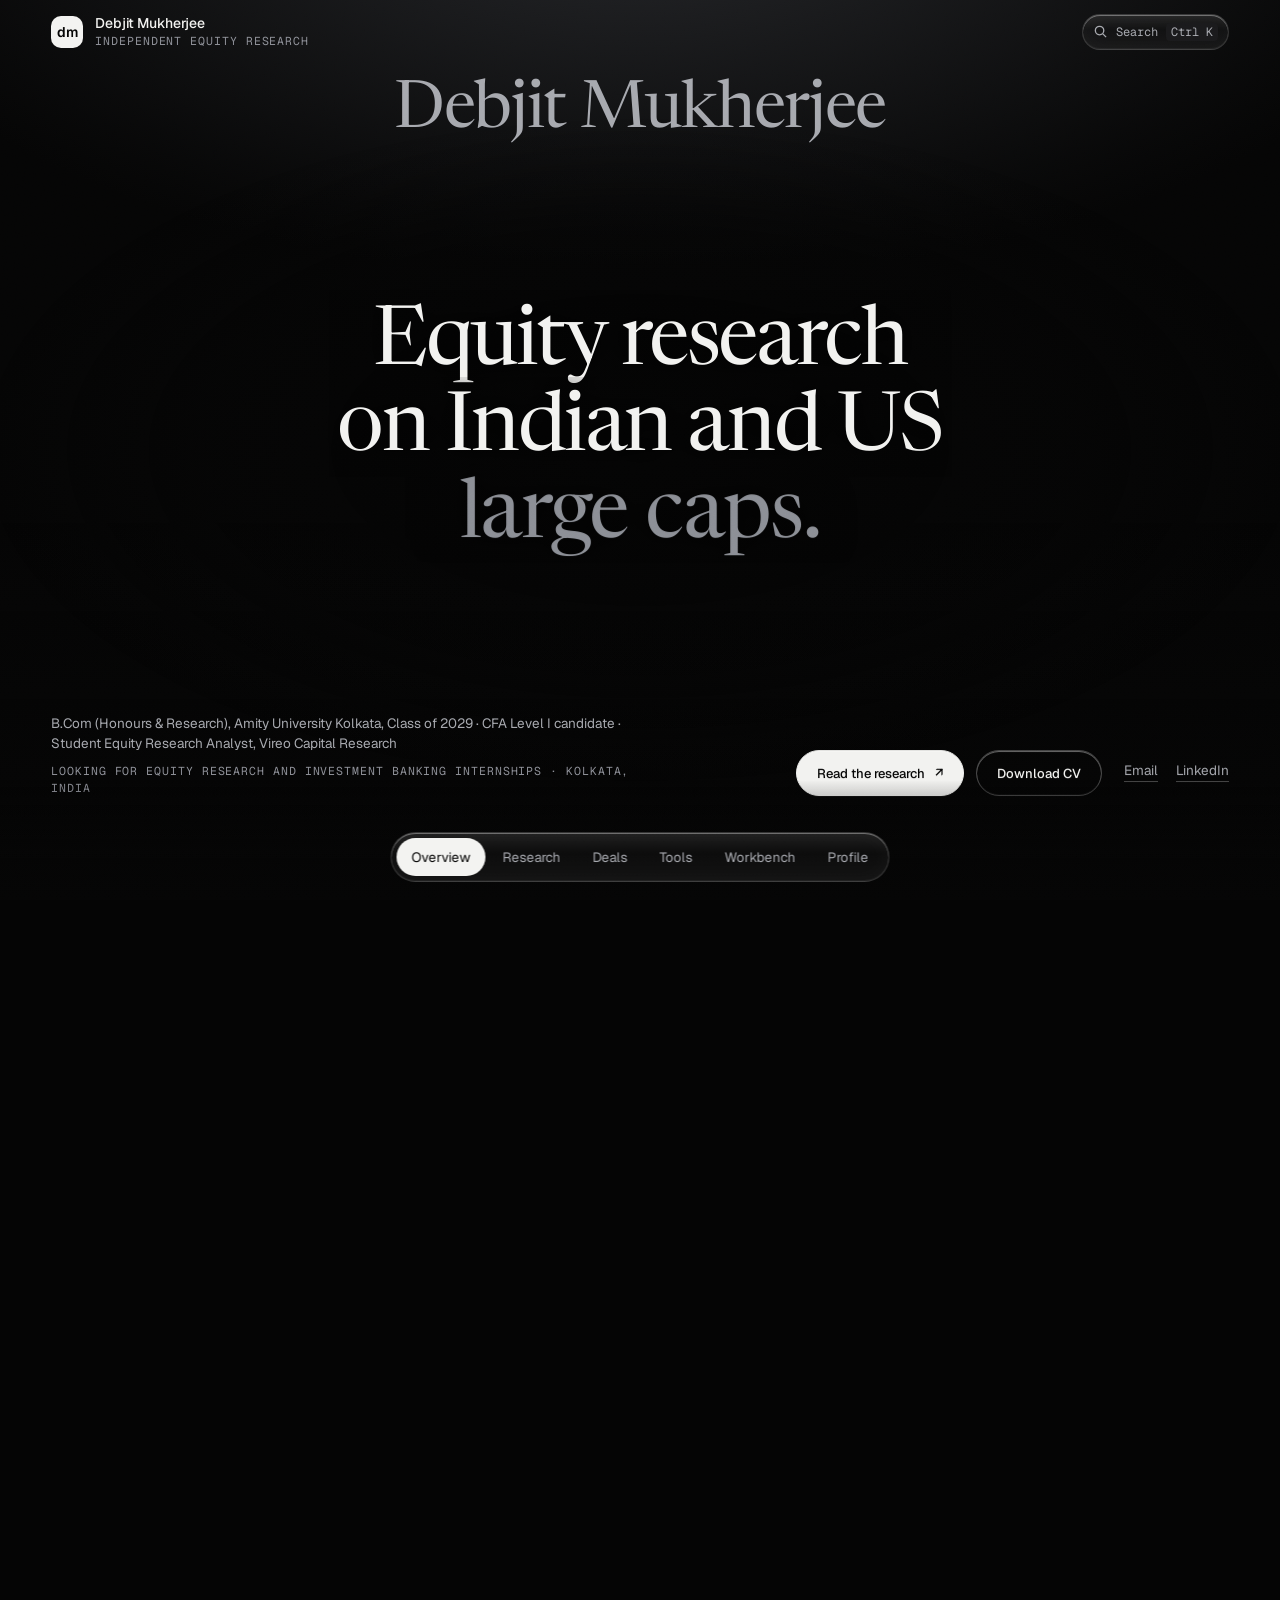
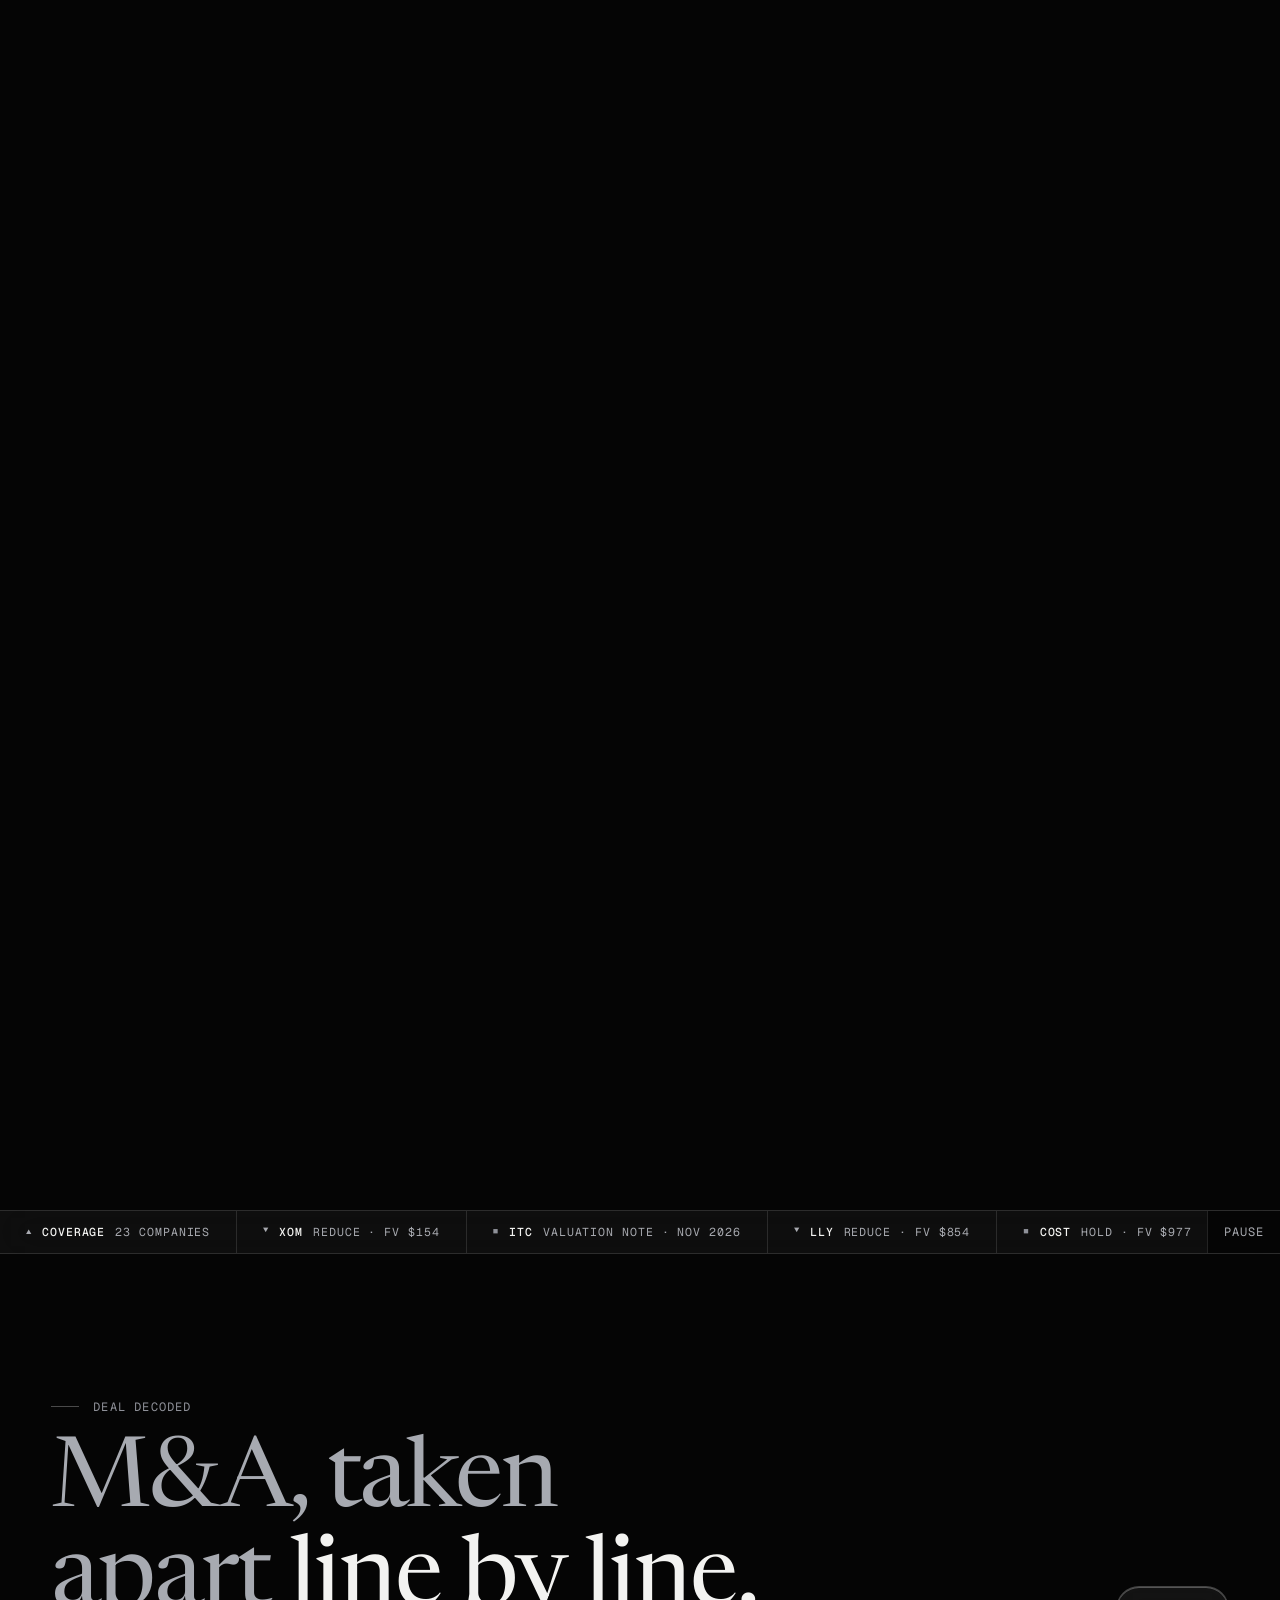
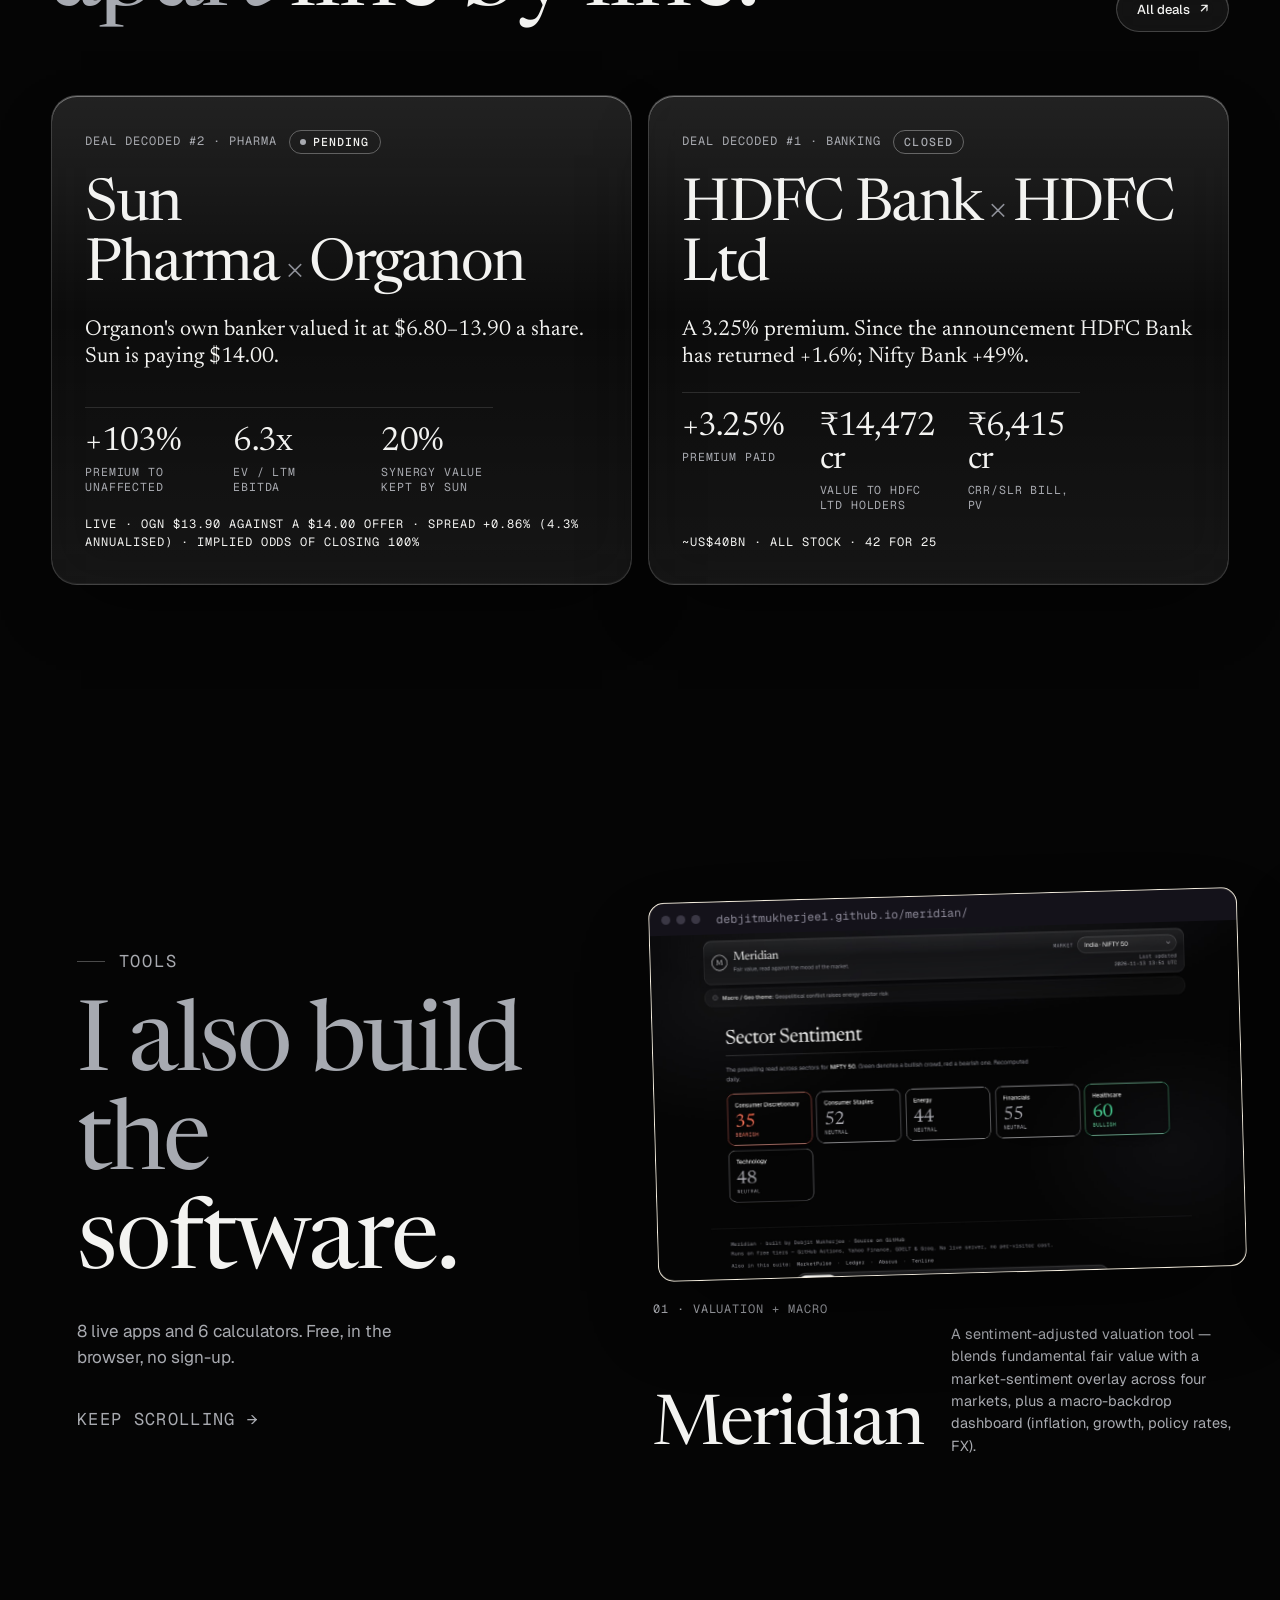
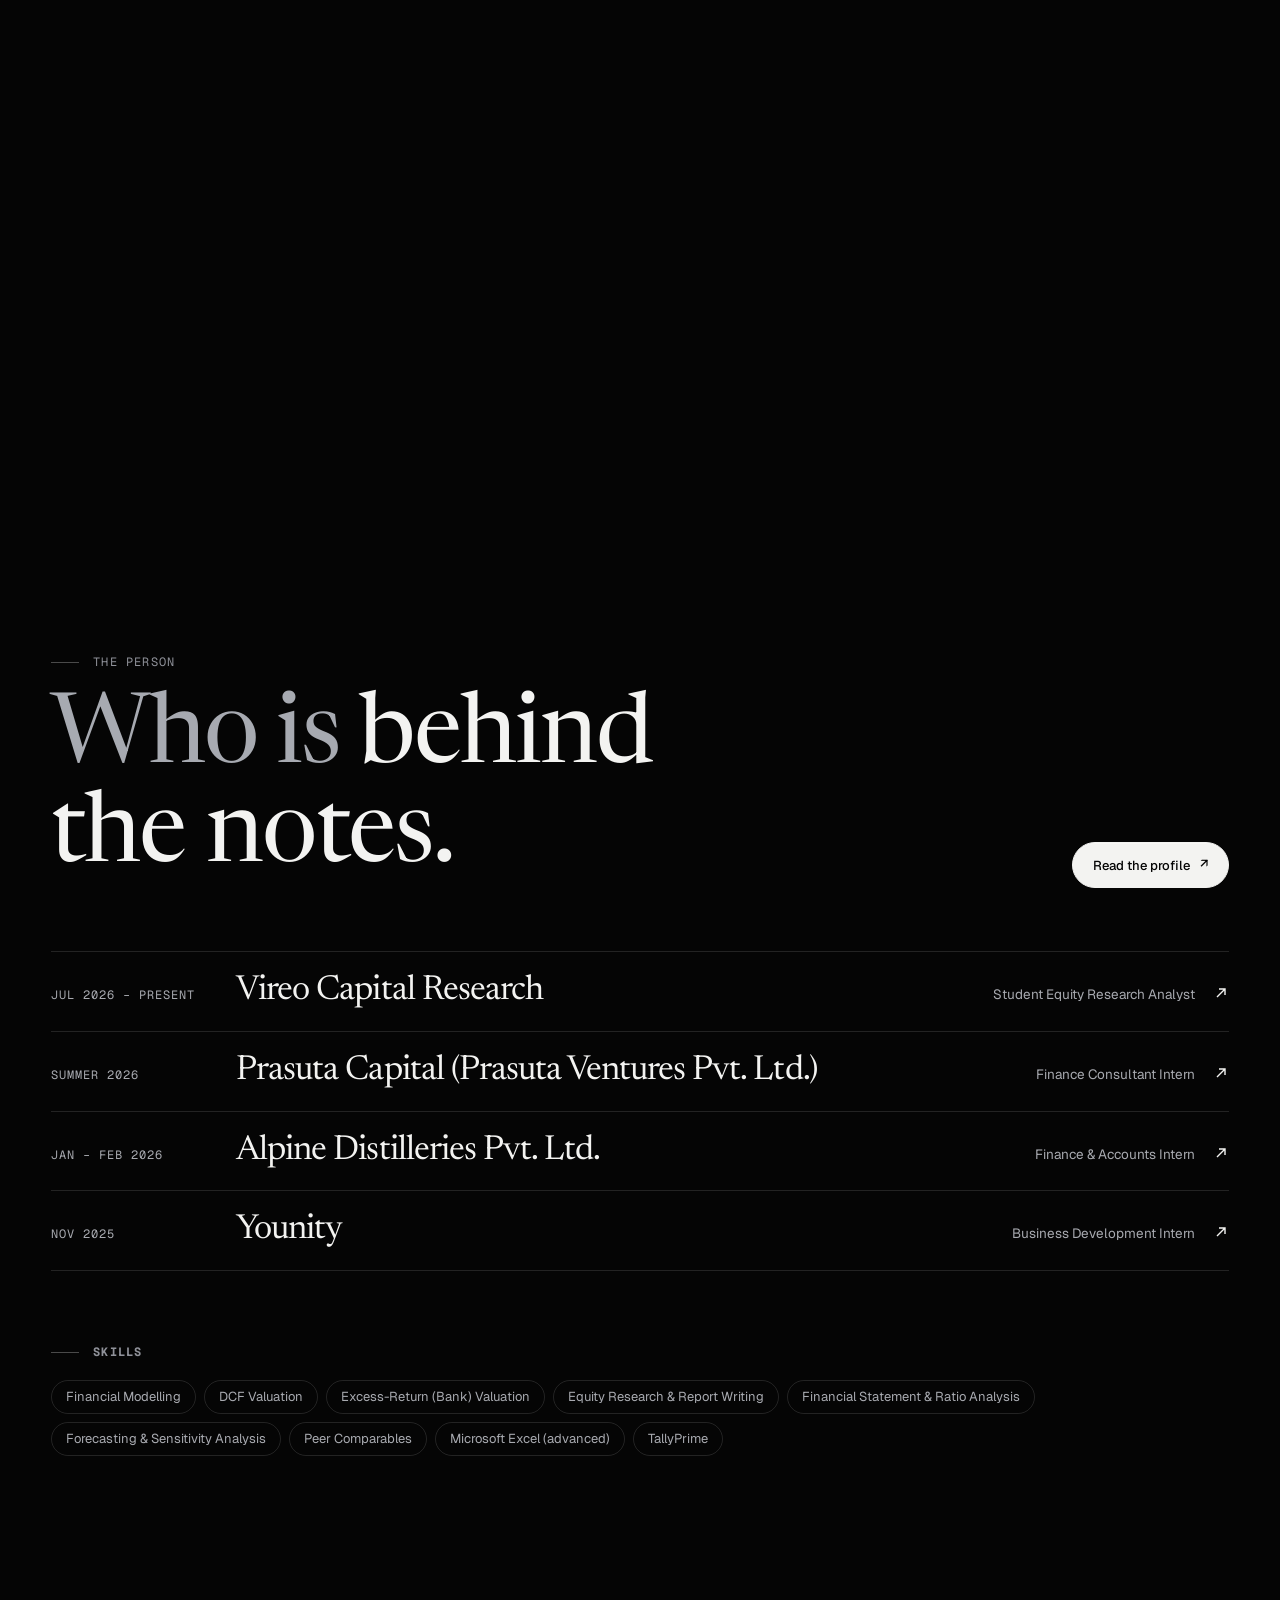
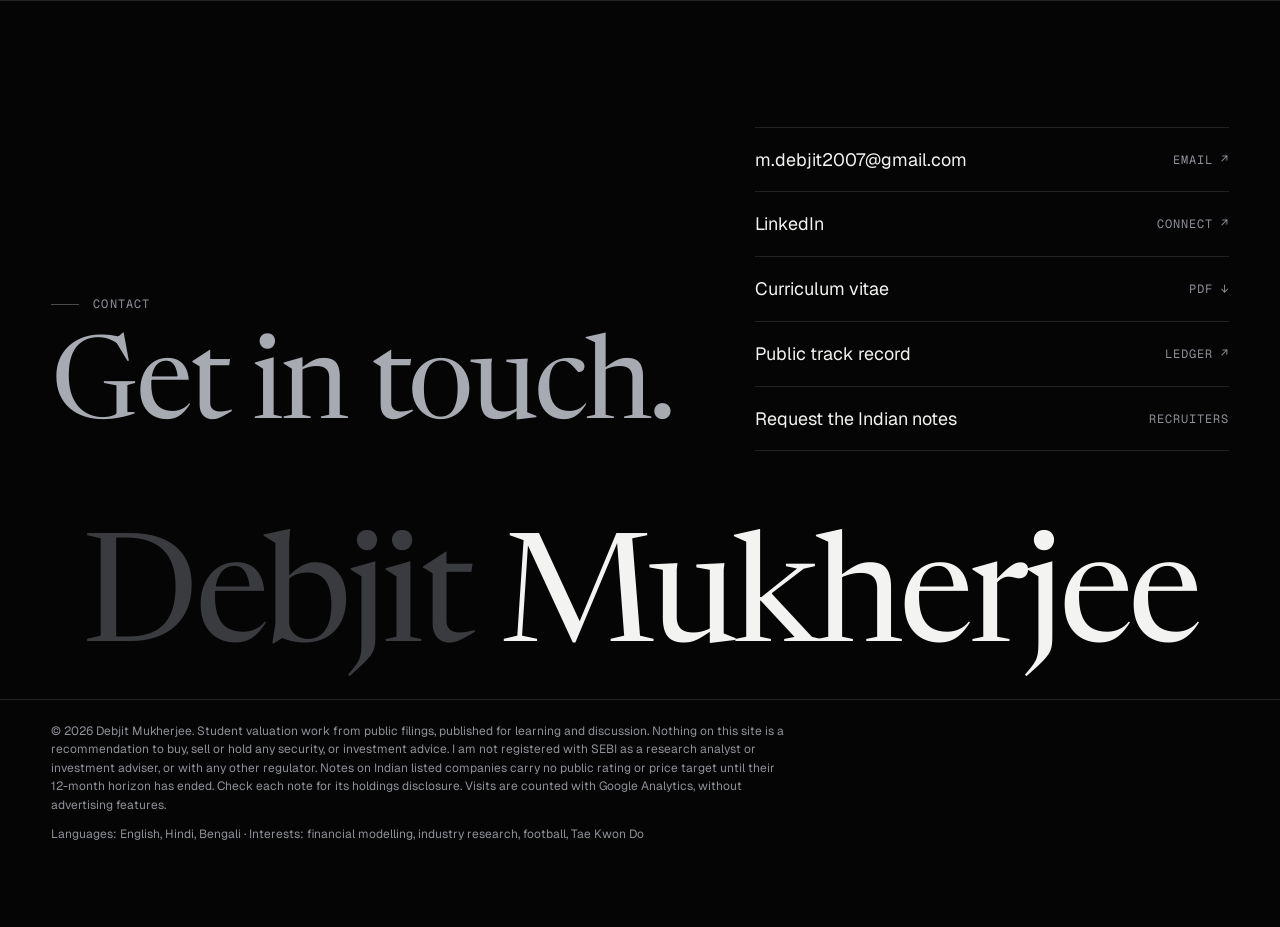
==== commit 2a66a2f8: "Design pass: monochrome ratings, grey ticker arrows, dock fade, brighter section titles - Rating bad" ====
--- a/index.html
+++ b/index.html
@@ -32,8 +32,8 @@
   <link rel="preconnect" href="https://fonts.googleapis.com">
   <link rel="preconnect" href="https://fonts.gstatic.com" crossorigin>
   <link href="https://fonts.googleapis.com/css2?family=Newsreader:opsz,wght@6..72,300..500&family=Geist:wght@300..600&family=Geist+Mono:wght@400;500&display=swap" rel="stylesheet">
-  <link rel="stylesheet" href="css/site.css?v=126">
-  <link rel="stylesheet" href="css/home.css?v=126">
+  <link rel="stylesheet" href="css/site.css?v=127">
+  <link rel="stylesheet" href="css/home.css?v=127">
   <script>
     (function (d) {
       d.classList.remove("no-js");
@@ -109,7 +109,7 @@
   <script src="js/vendor/ScrollTrigger.min.js"></script>
   <script src="js/vendor/lenis.min.js"></script>
   <script src="js/data.js?v=19"></script>
-  <script src="js/site.js?v=122"></script>
+  <script src="js/site.js?v=123"></script>
   <script type="module" src="js/home.js?v=124"></script>
 </body>
 </html>
--- a/css/site.css
+++ b/css/site.css
@@ -531,7 +531,7 @@
 .cc-side:hover::after, .deal-x:hover::after, .nav-links:hover::after, .ld:hover::after, .tp-bench:hover::after, .panel:hover::after { opacity: 1; }
 
 /* ---------- headings: grey, with the emphasised words in white ----------- */
-.sec-title, .h-title, .tp-lead h2, .contact .display, .lab-intro h2, .page-head .display { color: #8d9097; font-weight: 400; }
+.sec-title, .h-title, .tp-lead h2, .contact .display, .lab-intro h2, .page-head .display { color: #a7aab1; font-weight: 400; }
 .sec-title em, .h-title em, .tp-lead h2 em, .display em, .lab-intro h2 em, .wordmark em { color: var(--ink); font-style: normal; }
 .page-head .display { color: var(--ink); }
 .wordmark { color: #3a3b3f; }
@@ -711,3 +711,22 @@
 /* research: why the rating mix leans cautious */
 .band-note { max-width: 74ch; margin-top: 28px; color: var(--ink-2); font-size: 15.5px; line-height: 1.6; }
 .band-note b { color: var(--ink); font-weight: 500; }
+
+/* ---------- ratings in black and white: the badge shape carries the rating, not a colour ----------
+   BUY solid white · ACCUMULATE white outline · HOLD grey outline · REDUCE dashed outline · under review: grey text */
+.pill.r-buy { background: var(--ink); border-color: var(--ink); color: #050505; }
+.pill.r-accumulate { background: transparent; color: var(--ink); border: 1px solid var(--ink); }
+.pill.r-hold { background: transparent; color: var(--ink-2); border: 1px solid rgba(255, 255, 255, .32); }
+.pill.r-reduce { background: transparent; color: var(--ink-2); border: 1px dashed rgba(255, 255, 255, .6); }
+.pill.r-review { color: var(--mute); border-color: transparent; background: transparent; padding-left: 4px; }
+.pill.live::before { background: var(--ink-2); }
+.dist .d-buy { background: var(--ink); color: #050505; }
+.dist .d-accumulate { background: #a9acb3; color: #050505; }
+.dist .d-hold { background: var(--bg-3); color: var(--ink-2); }
+.dist .d-reduce { background: repeating-linear-gradient(135deg, #2a2b2f 0 6px, #1b1c1f 6px 12px); color: var(--ink-2); }
+/* ticker direction arrows in grey */
+.tape a i.up, .tape a i.down { color: var(--ink-2); } .tape a i.flat { color: var(--mute); }
+
+/* a soft fade behind the bottom dock, so text scrolling under it never collides with the buttons */
+@media (min-width: 821px) { body::before { content: ""; position: fixed; left: 0; right: 0; bottom: 0; height: 120px; z-index: 60; pointer-events: none;
+  background: linear-gradient(to bottom, rgba(5, 5, 5, 0), rgba(5, 5, 5, .86) 70%, #050505); } }
--- a/css/home.css
+++ b/css/home.css
@@ -265,3 +265,6 @@
 /* the tucked calls section overlaps the intro: let clicks pass through it until the calls begin */
 html:not(.in-calls):not(.static-home) .h-calls, .pin-spacer:has(> .h-calls) { pointer-events: none; }
 html.in-calls .h-calls { pointer-events: auto; }
+
+/* keep the call rail clear of the chapter card */
+@media (min-width: 701px) { .h-rail { right: 16px; } .cc-side { right: calc(var(--pad) + 96px); } }
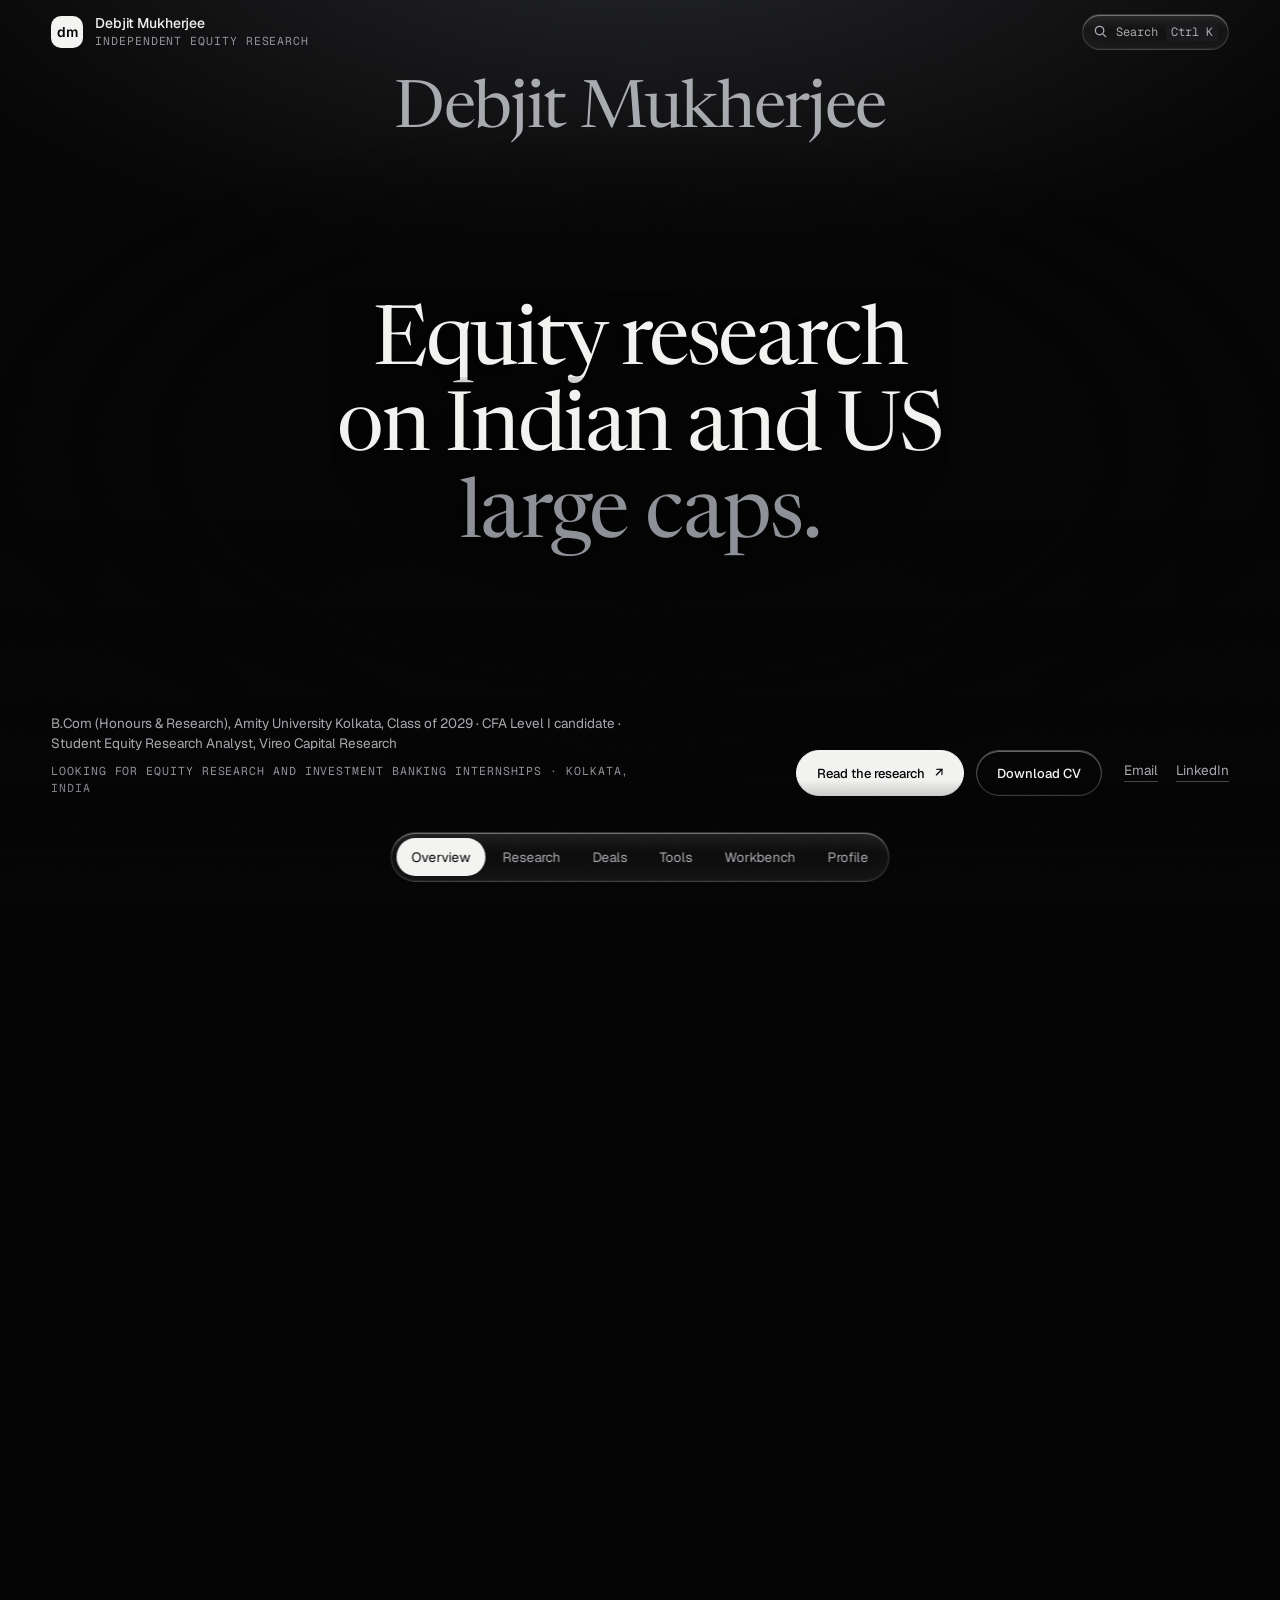
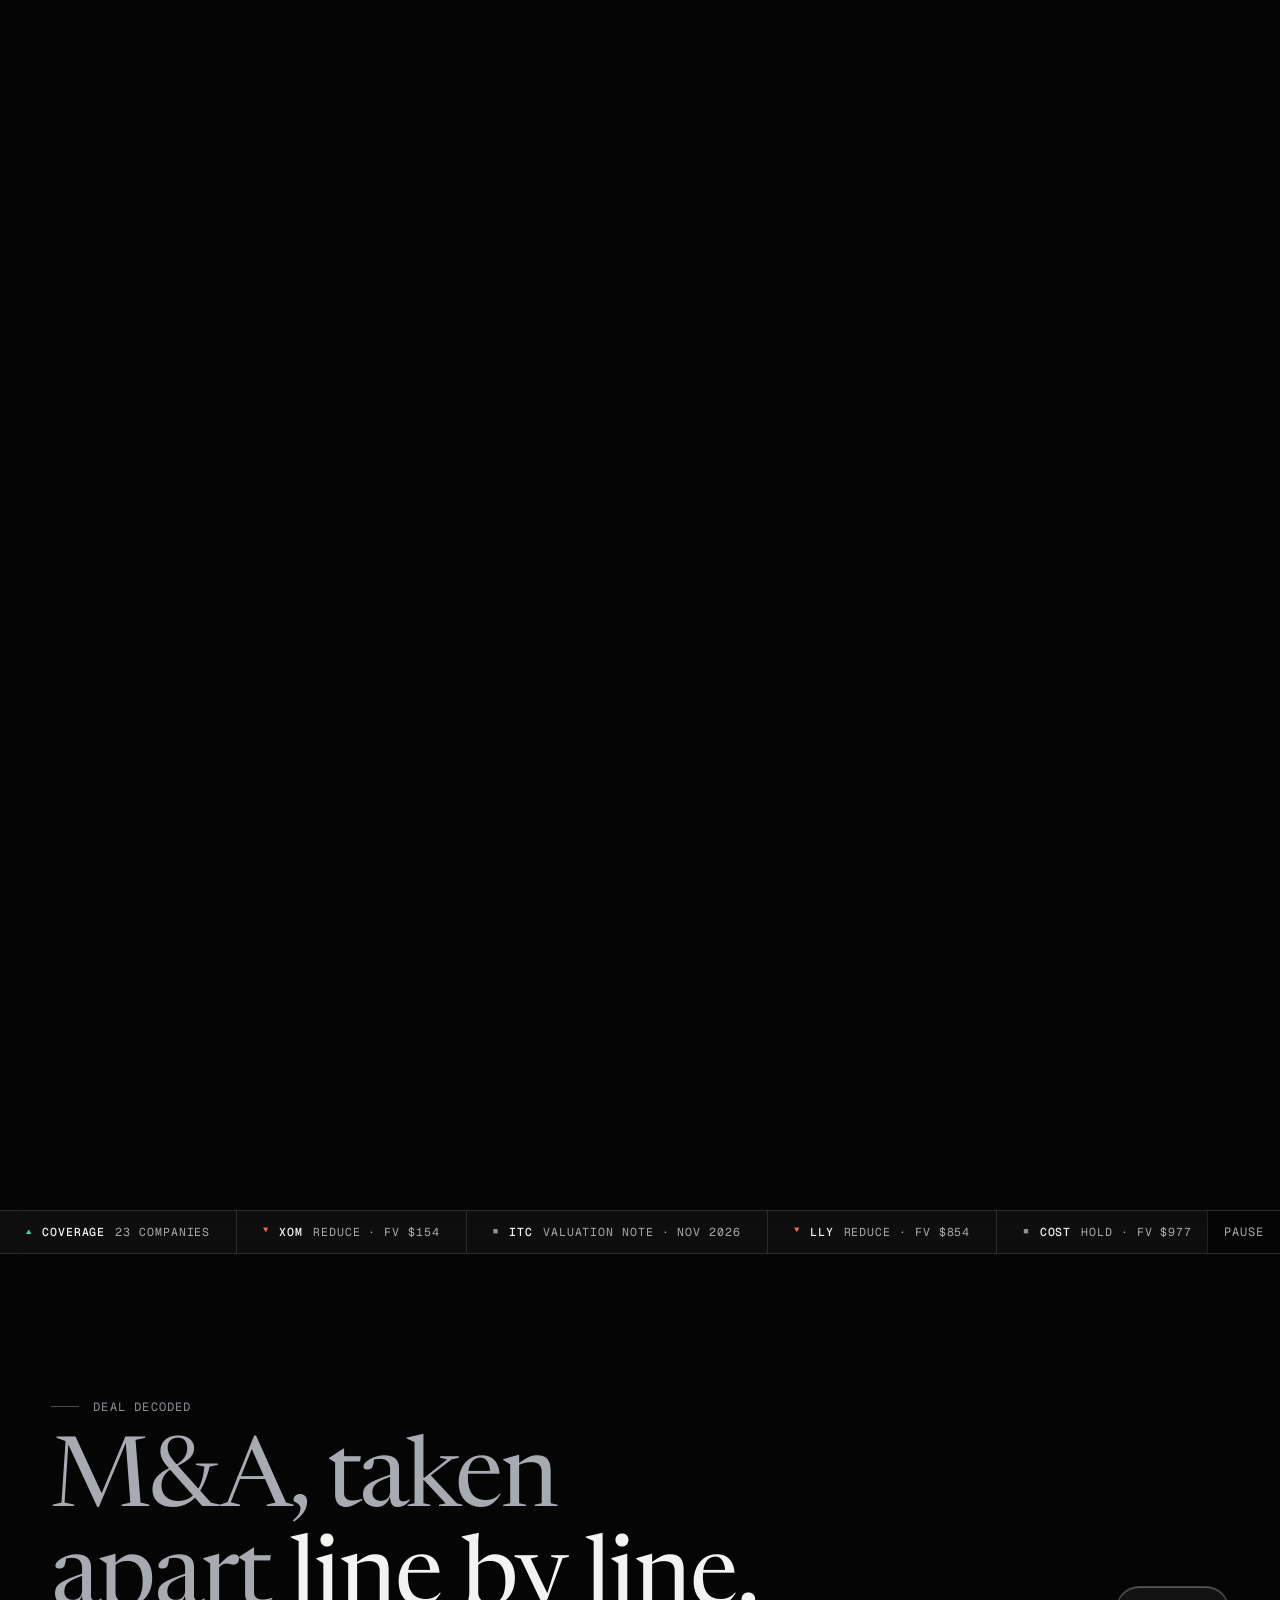
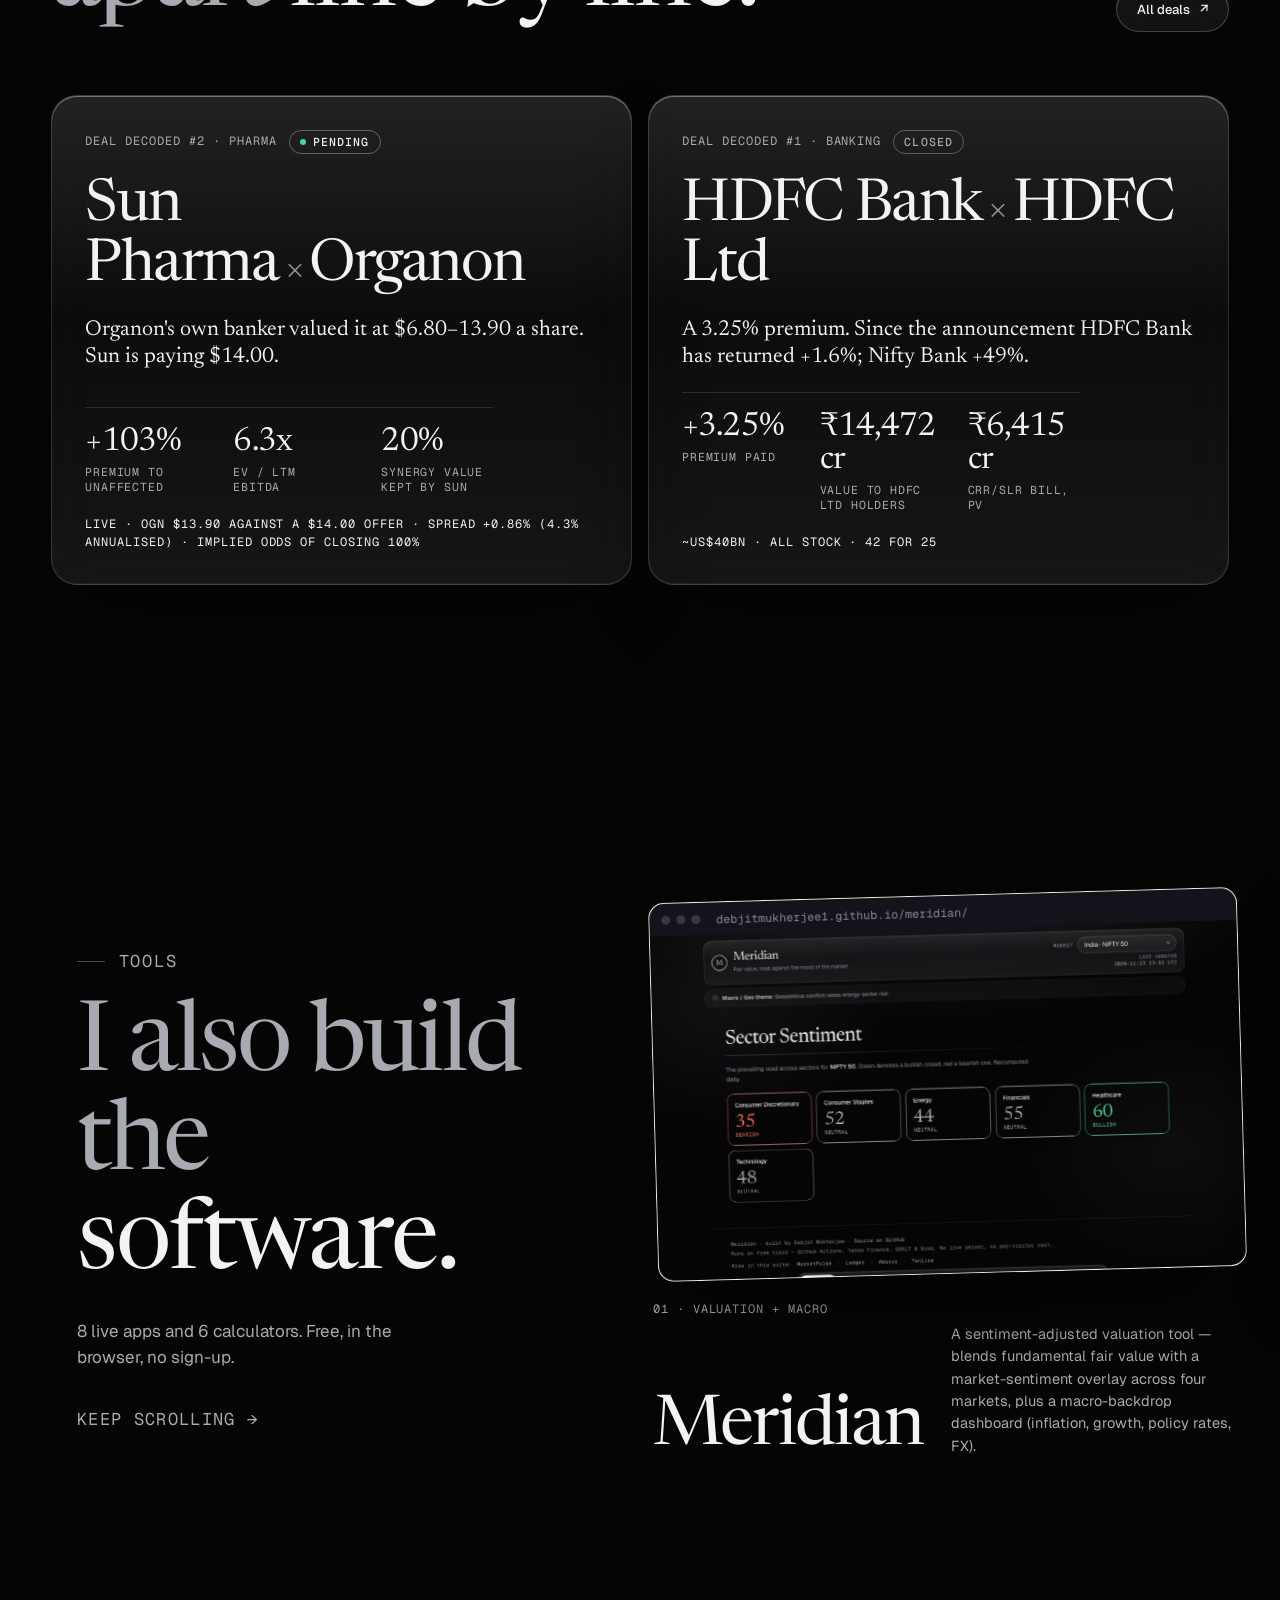
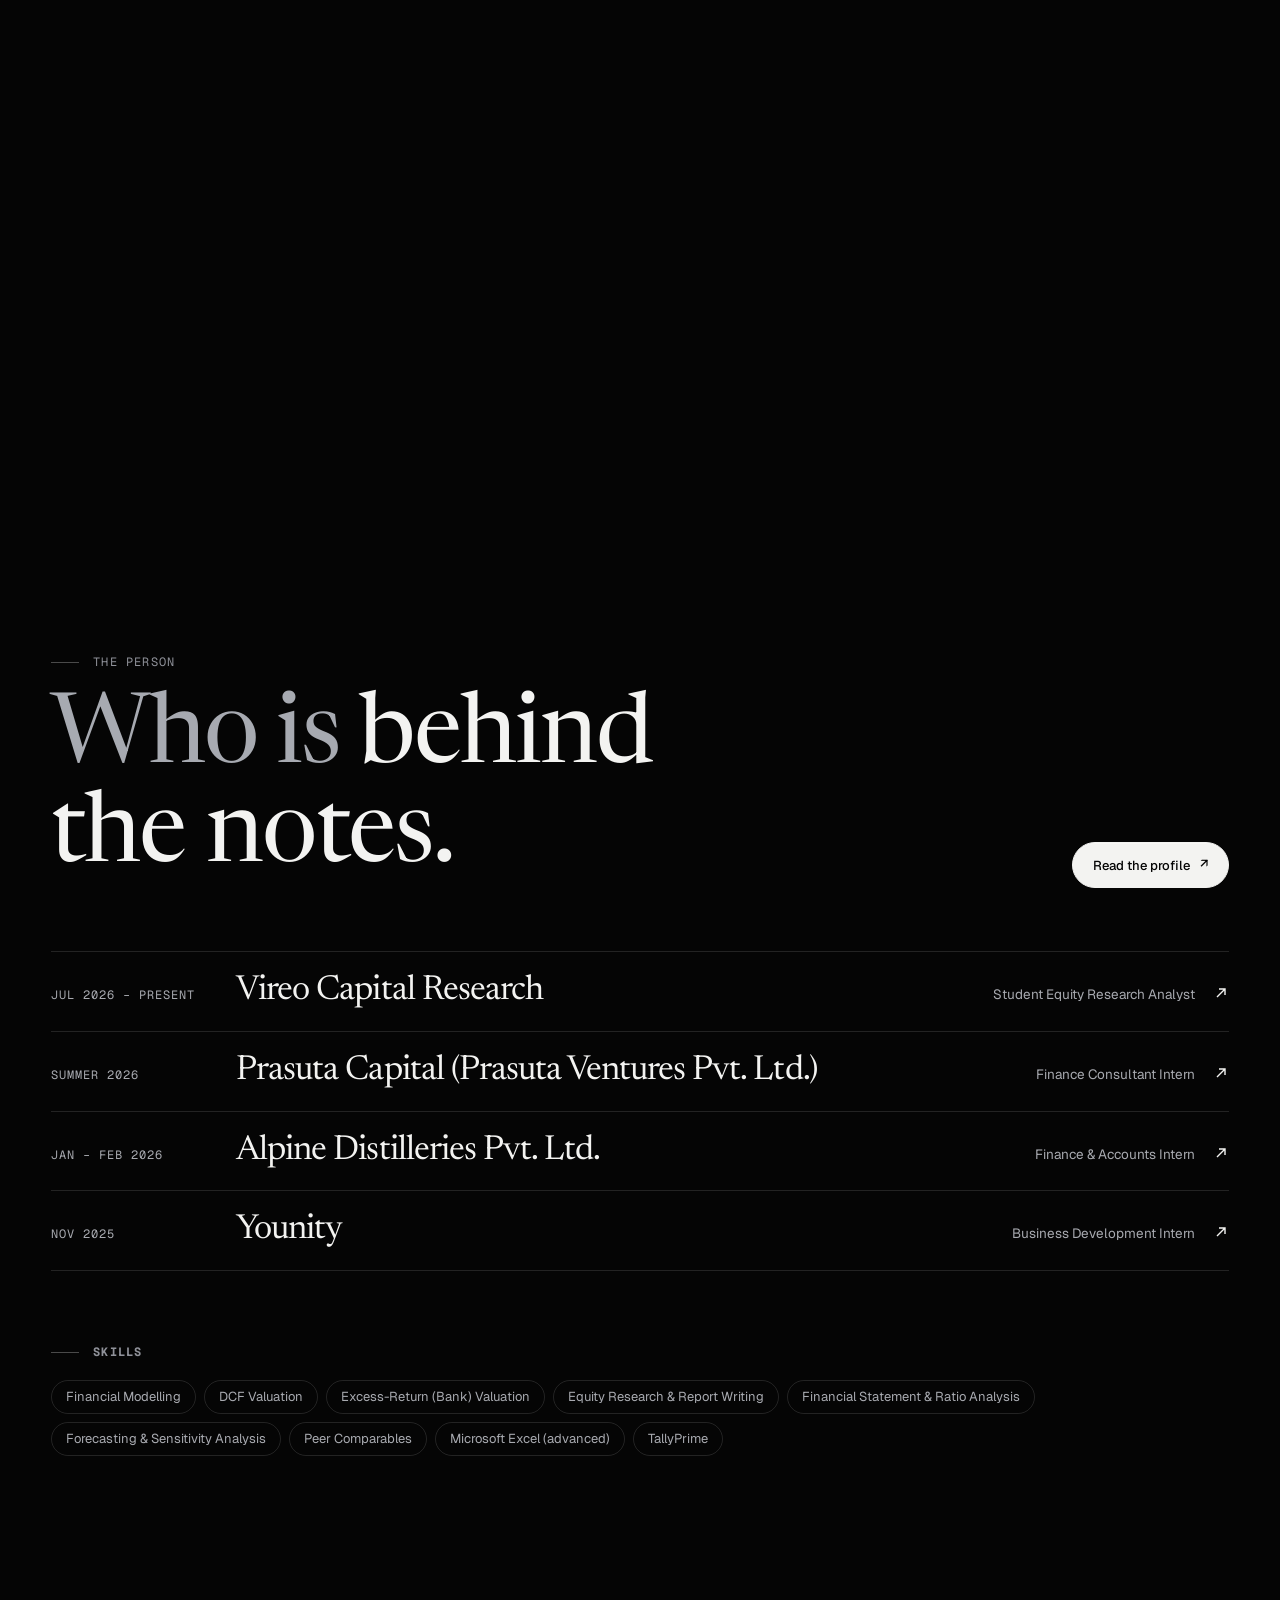
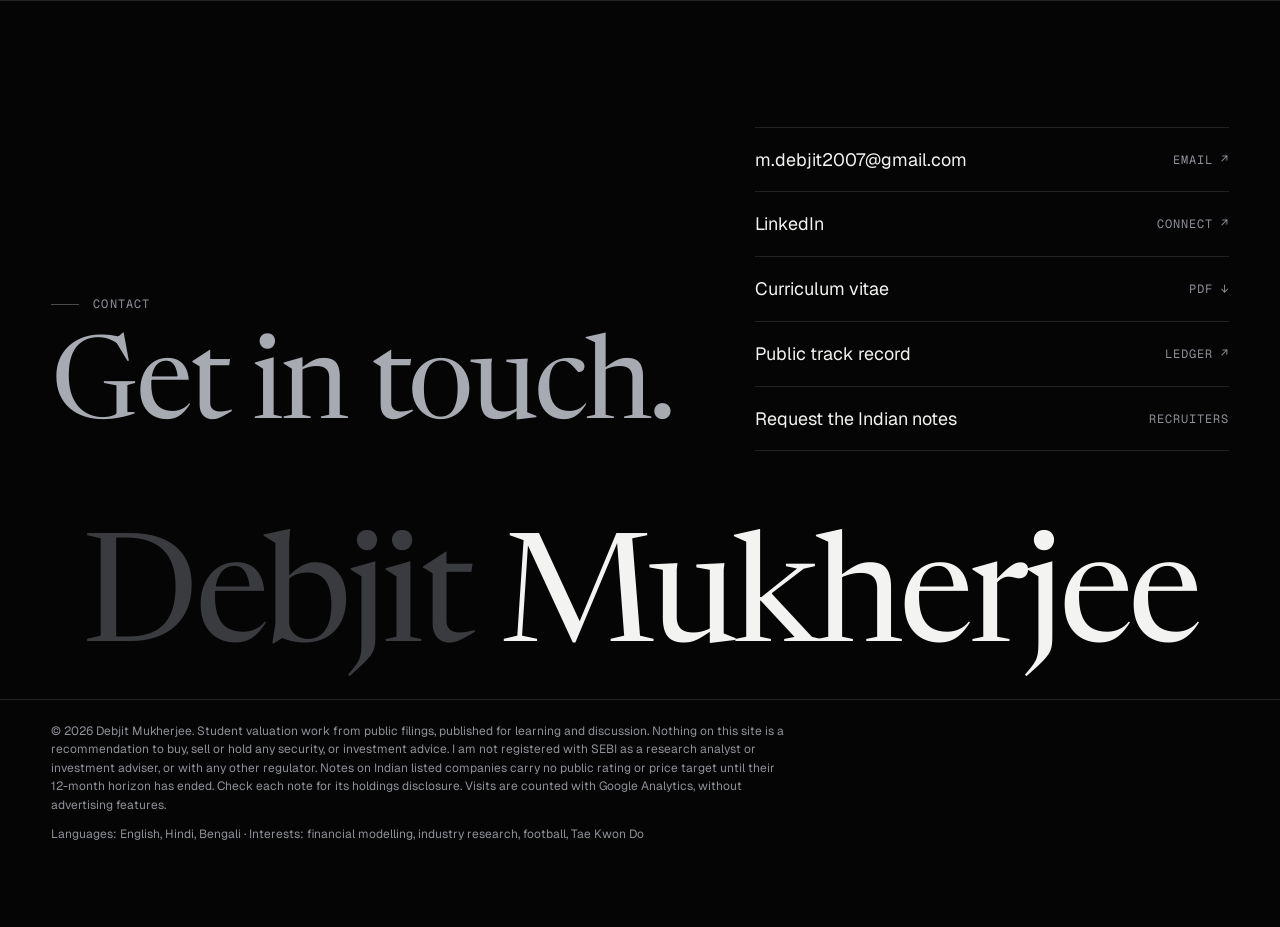
==== commit bca5779c: "Bring back the rating colours (badges, ratings bar, chapter worlds, ticker arrows) Keeps the dock fa" ====
--- a/index.html
+++ b/index.html
@@ -32,7 +32,7 @@
   <link rel="preconnect" href="https://fonts.googleapis.com">
   <link rel="preconnect" href="https://fonts.gstatic.com" crossorigin>
   <link href="https://fonts.googleapis.com/css2?family=Newsreader:opsz,wght@6..72,300..500&family=Geist:wght@300..600&family=Geist+Mono:wght@400;500&display=swap" rel="stylesheet">
-  <link rel="stylesheet" href="css/site.css?v=127">
+  <link rel="stylesheet" href="css/site.css?v=128">
   <link rel="stylesheet" href="css/home.css?v=127">
   <script>
     (function (d) {
@@ -109,7 +109,7 @@
   <script src="js/vendor/ScrollTrigger.min.js"></script>
   <script src="js/vendor/lenis.min.js"></script>
   <script src="js/data.js?v=19"></script>
-  <script src="js/site.js?v=123"></script>
+  <script src="js/site.js?v=124"></script>
   <script type="module" src="js/home.js?v=124"></script>
 </body>
 </html>
--- a/css/site.css
+++ b/css/site.css
@@ -712,21 +712,6 @@
 .band-note { max-width: 74ch; margin-top: 28px; color: var(--ink-2); font-size: 15.5px; line-height: 1.6; }
 .band-note b { color: var(--ink); font-weight: 500; }
 
-/* ---------- ratings in black and white: the badge shape carries the rating, not a colour ----------
-   BUY solid white · ACCUMULATE white outline · HOLD grey outline · REDUCE dashed outline · under review: grey text */
-.pill.r-buy { background: var(--ink); border-color: var(--ink); color: #050505; }
-.pill.r-accumulate { background: transparent; color: var(--ink); border: 1px solid var(--ink); }
-.pill.r-hold { background: transparent; color: var(--ink-2); border: 1px solid rgba(255, 255, 255, .32); }
-.pill.r-reduce { background: transparent; color: var(--ink-2); border: 1px dashed rgba(255, 255, 255, .6); }
-.pill.r-review { color: var(--mute); border-color: transparent; background: transparent; padding-left: 4px; }
-.pill.live::before { background: var(--ink-2); }
-.dist .d-buy { background: var(--ink); color: #050505; }
-.dist .d-accumulate { background: #a9acb3; color: #050505; }
-.dist .d-hold { background: var(--bg-3); color: var(--ink-2); }
-.dist .d-reduce { background: repeating-linear-gradient(135deg, #2a2b2f 0 6px, #1b1c1f 6px 12px); color: var(--ink-2); }
-/* ticker direction arrows in grey */
-.tape a i.up, .tape a i.down { color: var(--ink-2); } .tape a i.flat { color: var(--mute); }
-
 /* a soft fade behind the bottom dock, so text scrolling under it never collides with the buttons */
 @media (min-width: 821px) { body::before { content: ""; position: fixed; left: 0; right: 0; bottom: 0; height: 120px; z-index: 60; pointer-events: none;
   background: linear-gradient(to bottom, rgba(5, 5, 5, 0), rgba(5, 5, 5, .86) 70%, #050505); } }
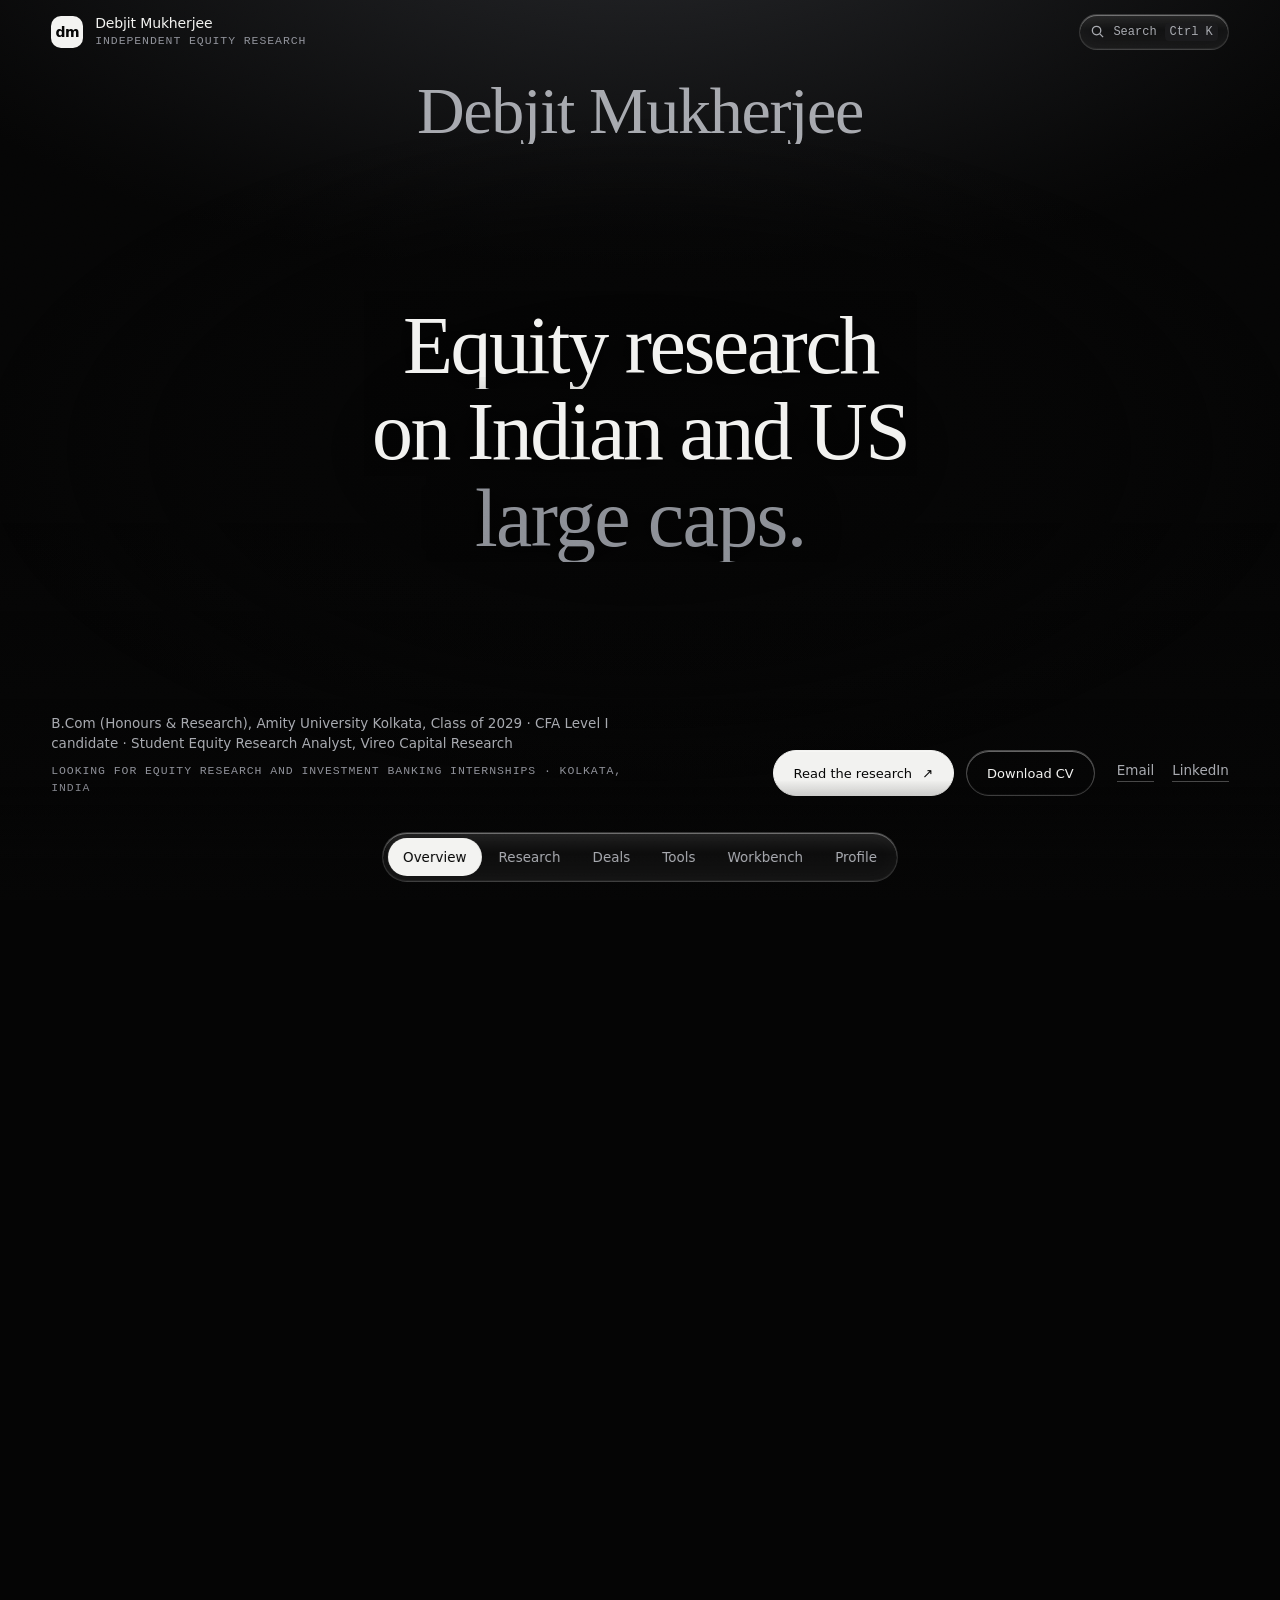
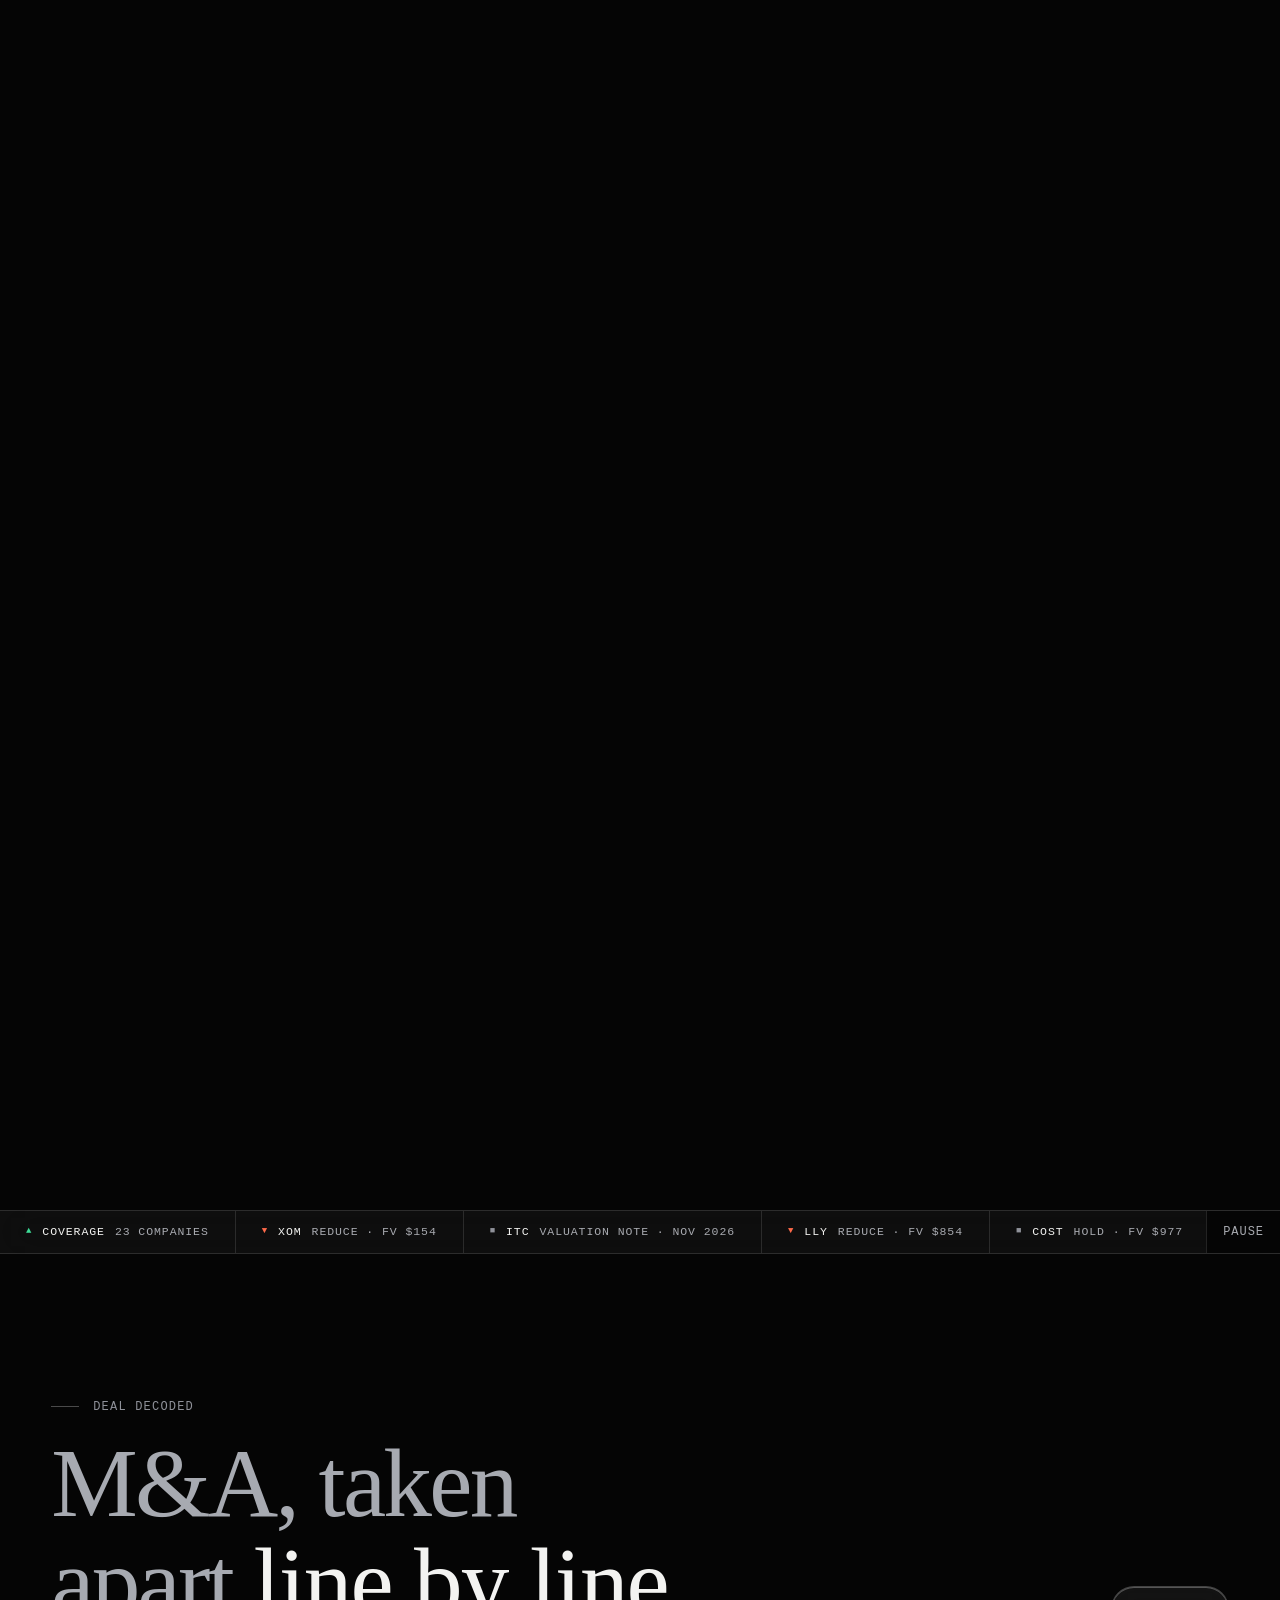
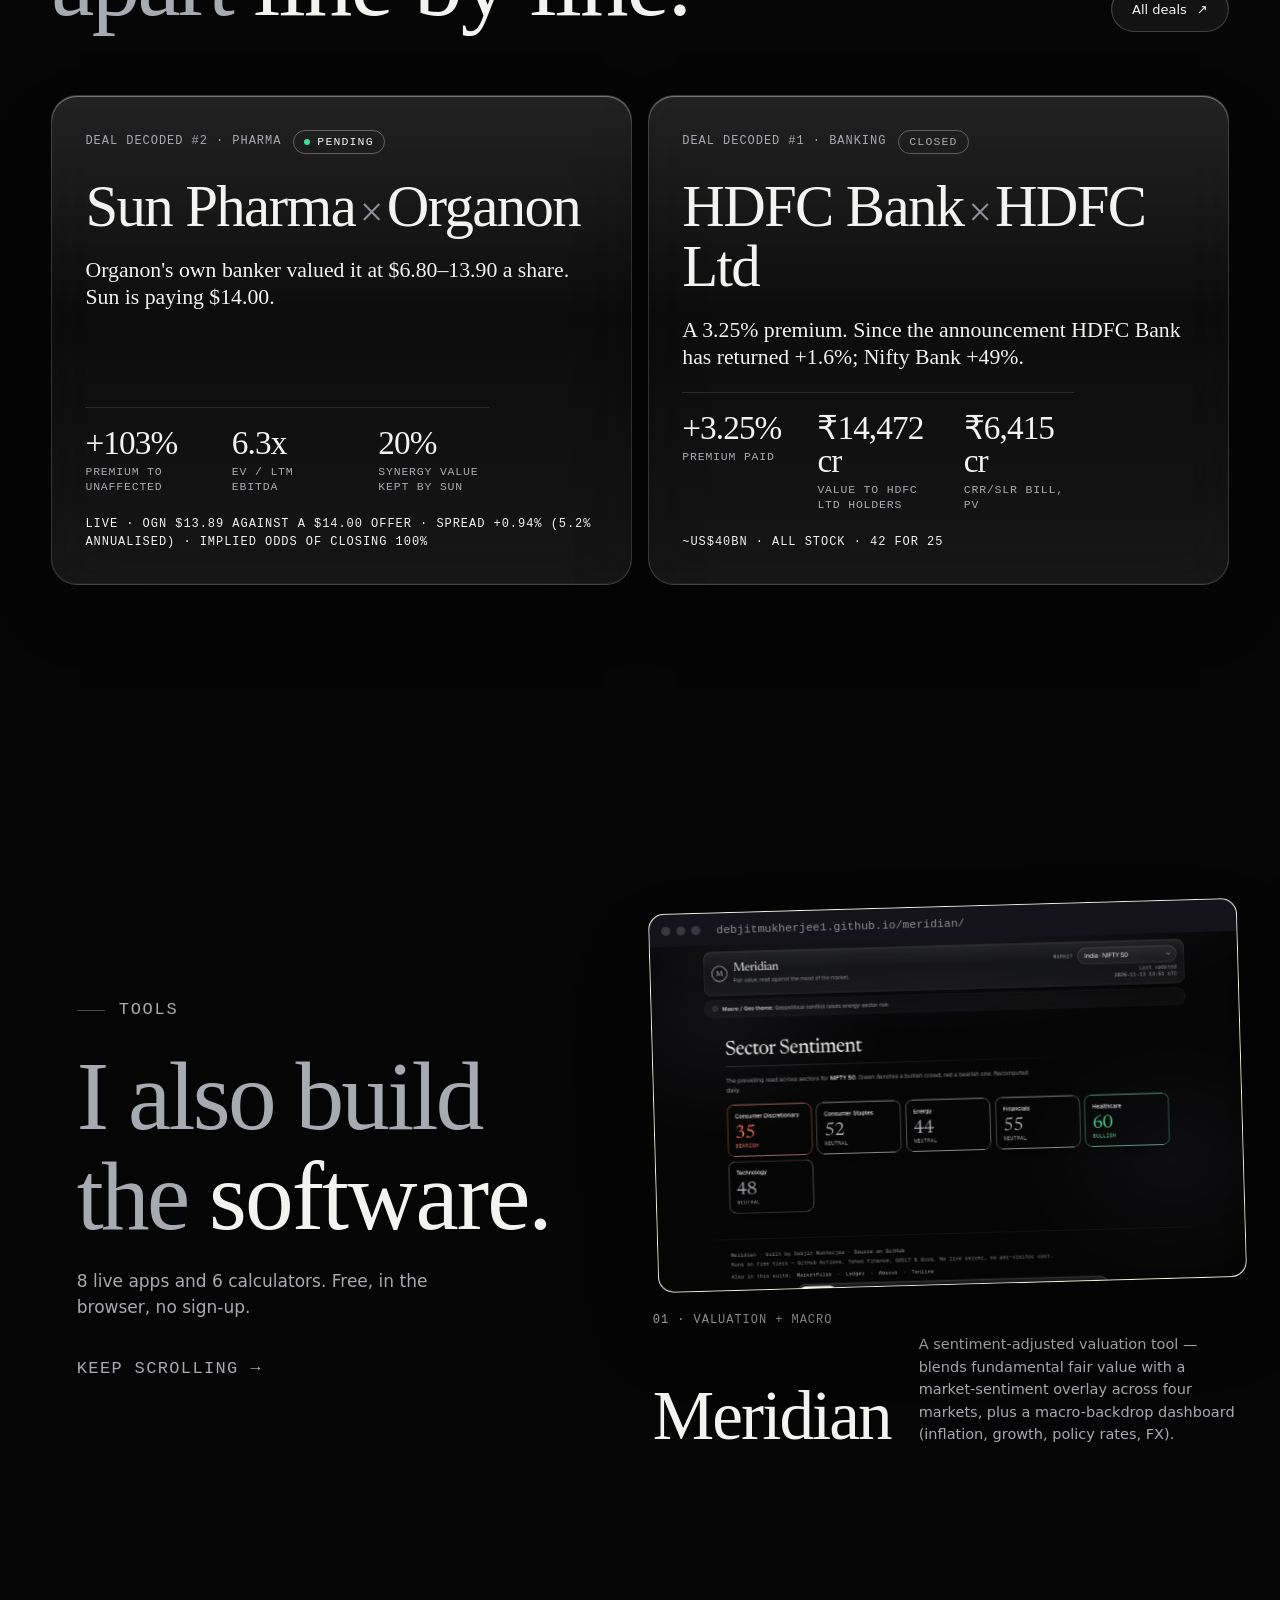
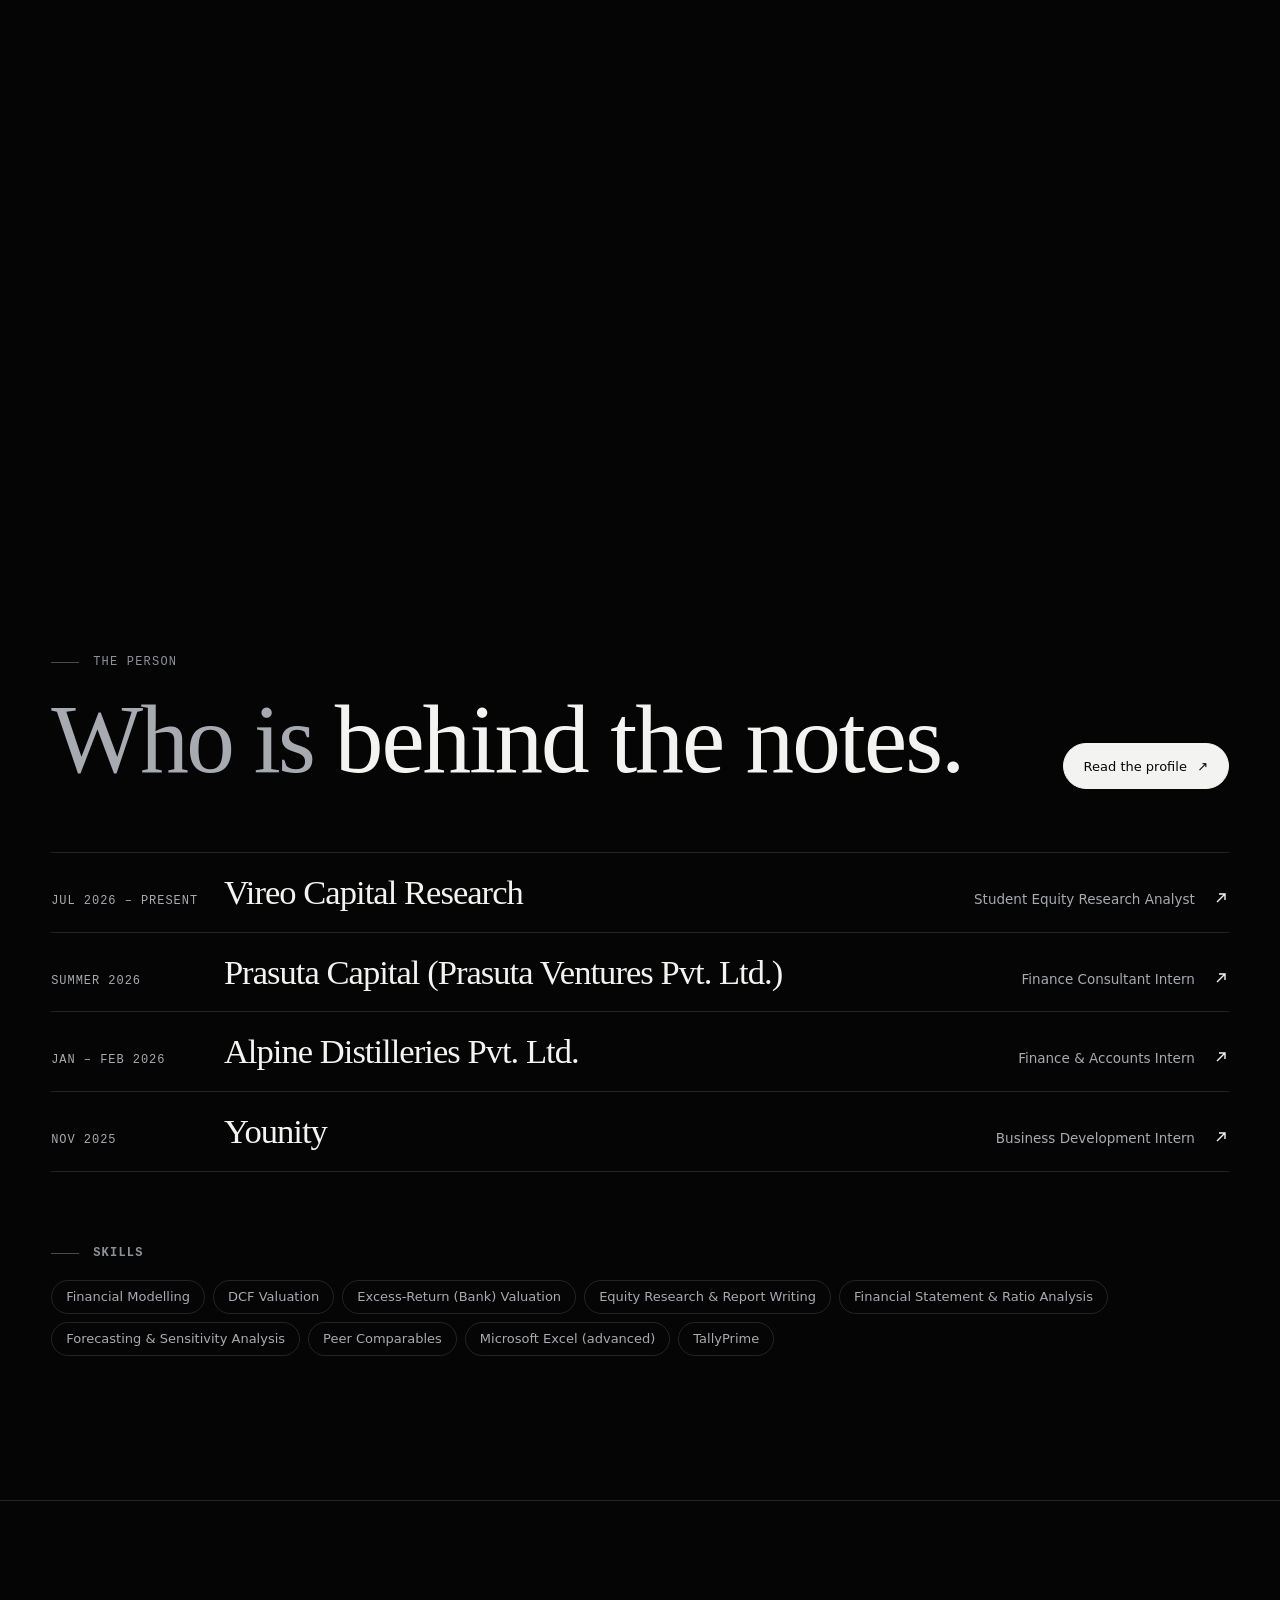
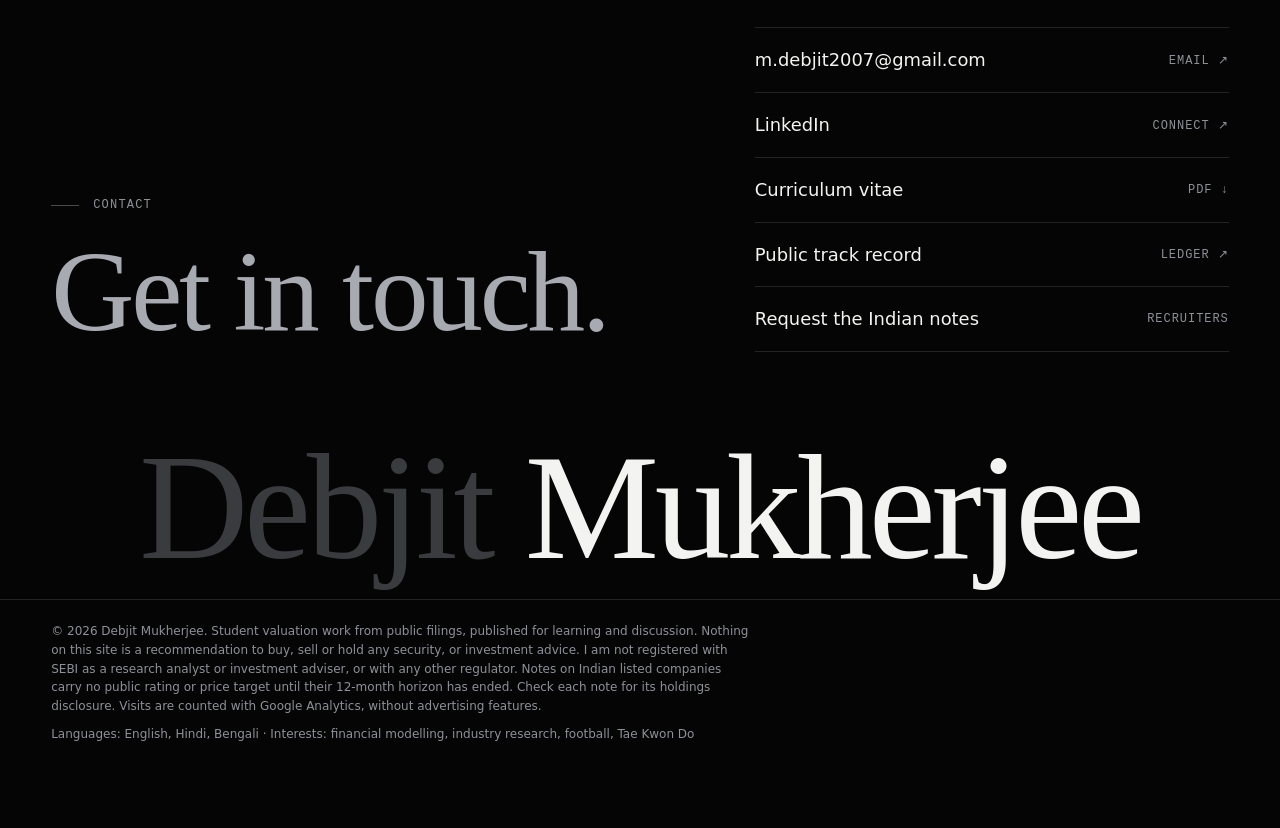
==== commit d3aa67b7: "Security: CSP, referrer policy, frame guard, pinned actions, Dependabot - Content-Security-Policy (m" ====
--- a/index.html
+++ b/index.html
@@ -11,6 +11,8 @@
     gtag('config', 'G-019N8X8CC8', { allow_google_signals: false, allow_ad_personalization_signals: false });
   </script>
   <meta charset="UTF-8">
+  <meta http-equiv="Content-Security-Policy" content="default-src 'self'; script-src 'self' 'sha256-m+ucgifc2hou1qlQ9xlwTlSybKj0jxJE8l6dHPCrrC8=' 'sha256-0Mgv9NAijUdaTv458iOmRxv/qZX3HtVnoeKrpNtMMo0=' https://www.googletagmanager.com; style-src 'self' 'unsafe-inline' https://fonts.googleapis.com; font-src 'self' https://fonts.gstatic.com; img-src 'self' data: https://www.googletagmanager.com https://*.google-analytics.com; connect-src 'self' https://docs.google.com https://*.google-analytics.com https://*.analytics.google.com https://www.googletagmanager.com; frame-src 'none'; object-src 'none'; base-uri 'self'; form-action 'self' https://docs.google.com; upgrade-insecure-requests">
+  <meta name="referrer" content="strict-origin-when-cross-origin">
   <meta name="viewport" content="width=device-width, initial-scale=1.0">
   <!-- Page text comes from js/data.js, rendered by js/site.js. Design: css/site.css. -->
   <title>Debjit Mukherjee — Equity Research & Financial Modelling Portfolio</title>
@@ -108,8 +110,8 @@
   <script src="js/vendor/gsap.min.js"></script>
   <script src="js/vendor/ScrollTrigger.min.js"></script>
   <script src="js/vendor/lenis.min.js"></script>
-  <script src="js/data.js?v=19"></script>
-  <script src="js/site.js?v=124"></script>
-  <script type="module" src="js/home.js?v=124"></script>
+  <script src="js/data.js?v=20"></script>
+  <script src="js/site.js?v=125"></script>
+  <script type="module" src="js/home.js?v=125"></script>
 </body>
 </html>
